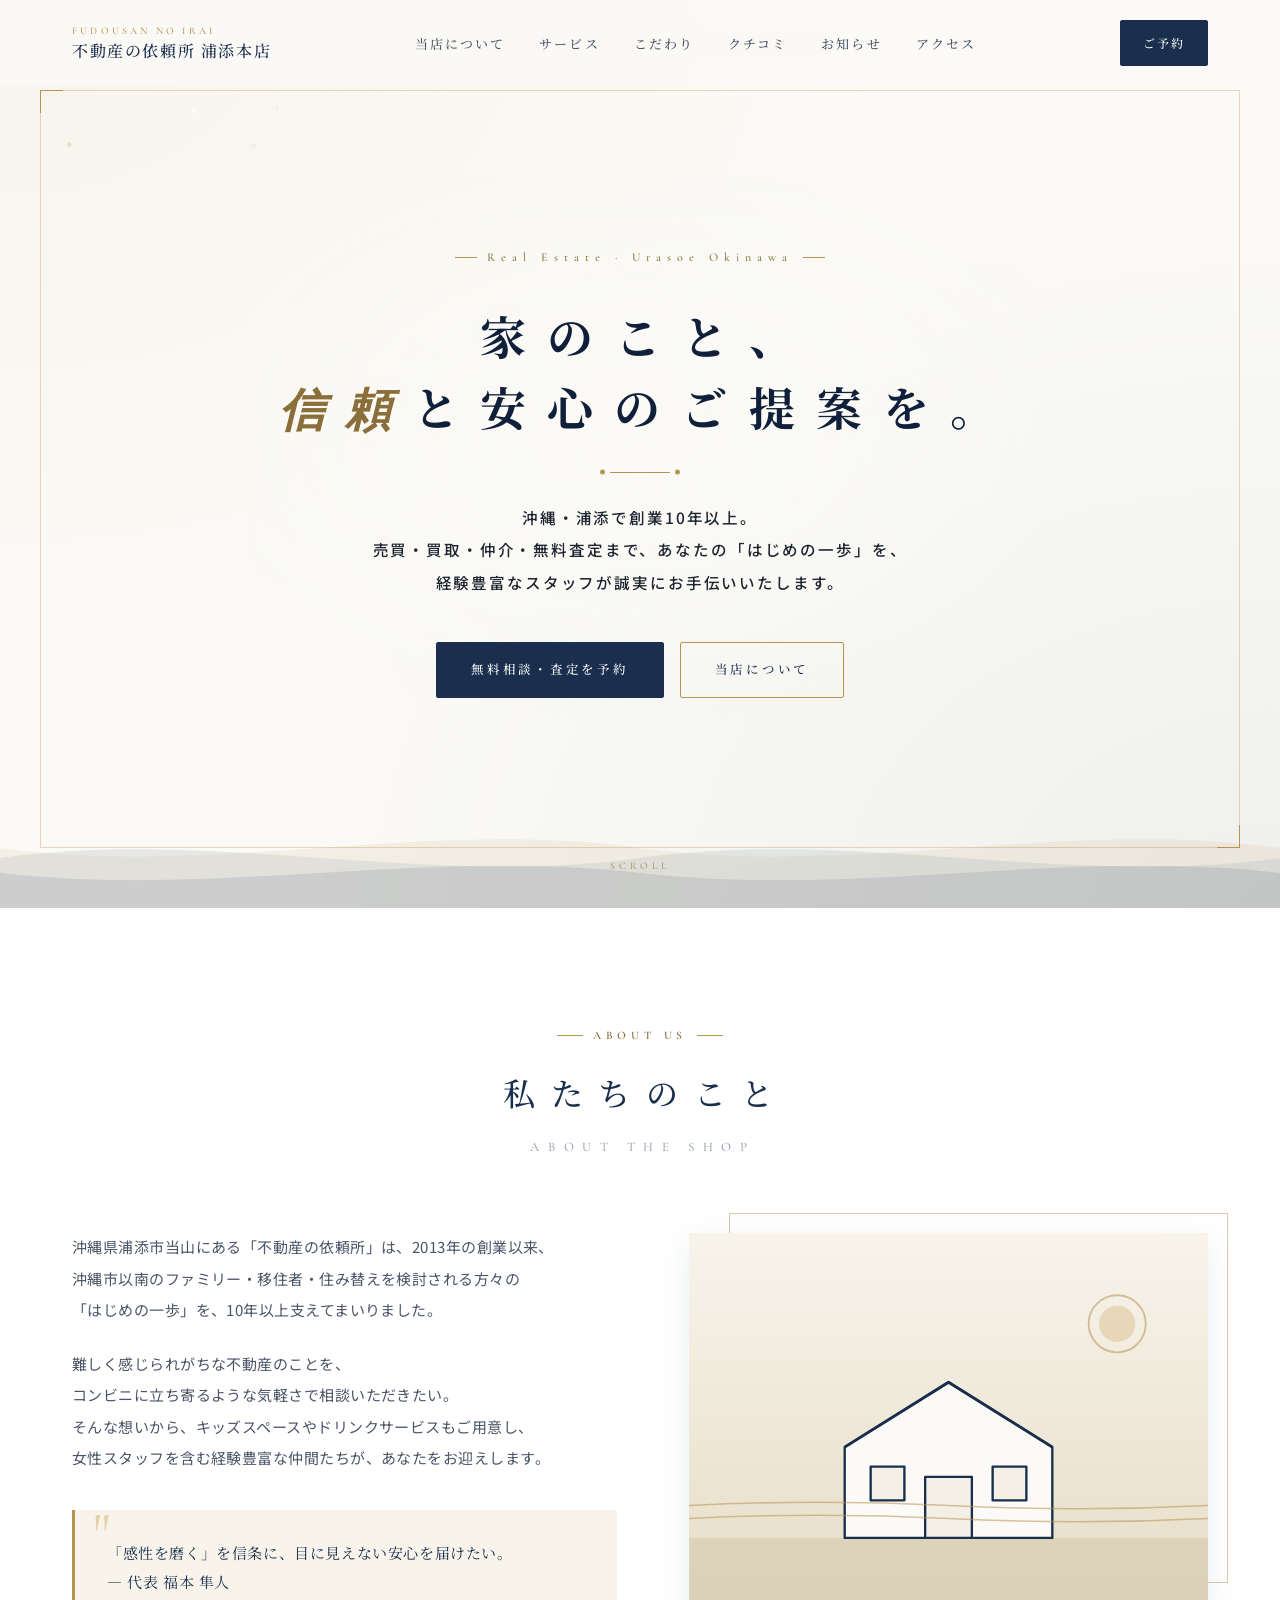
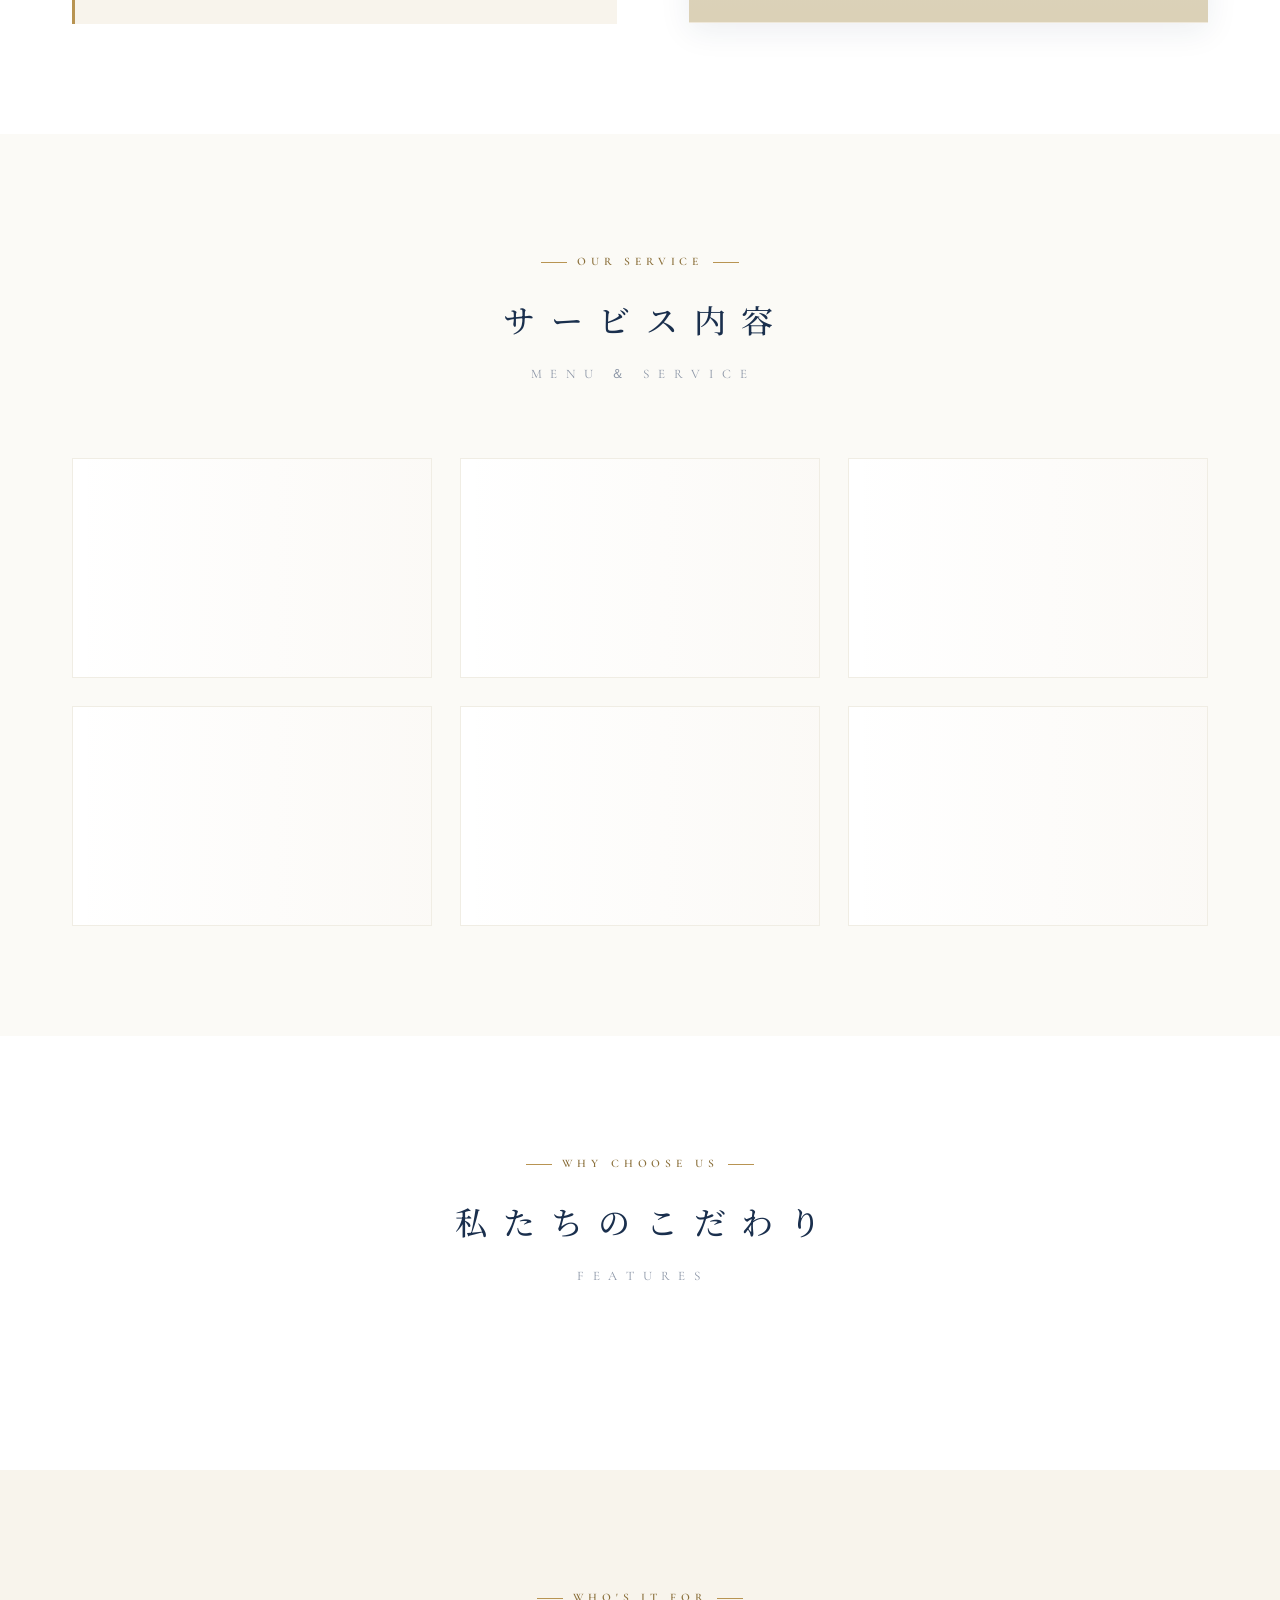
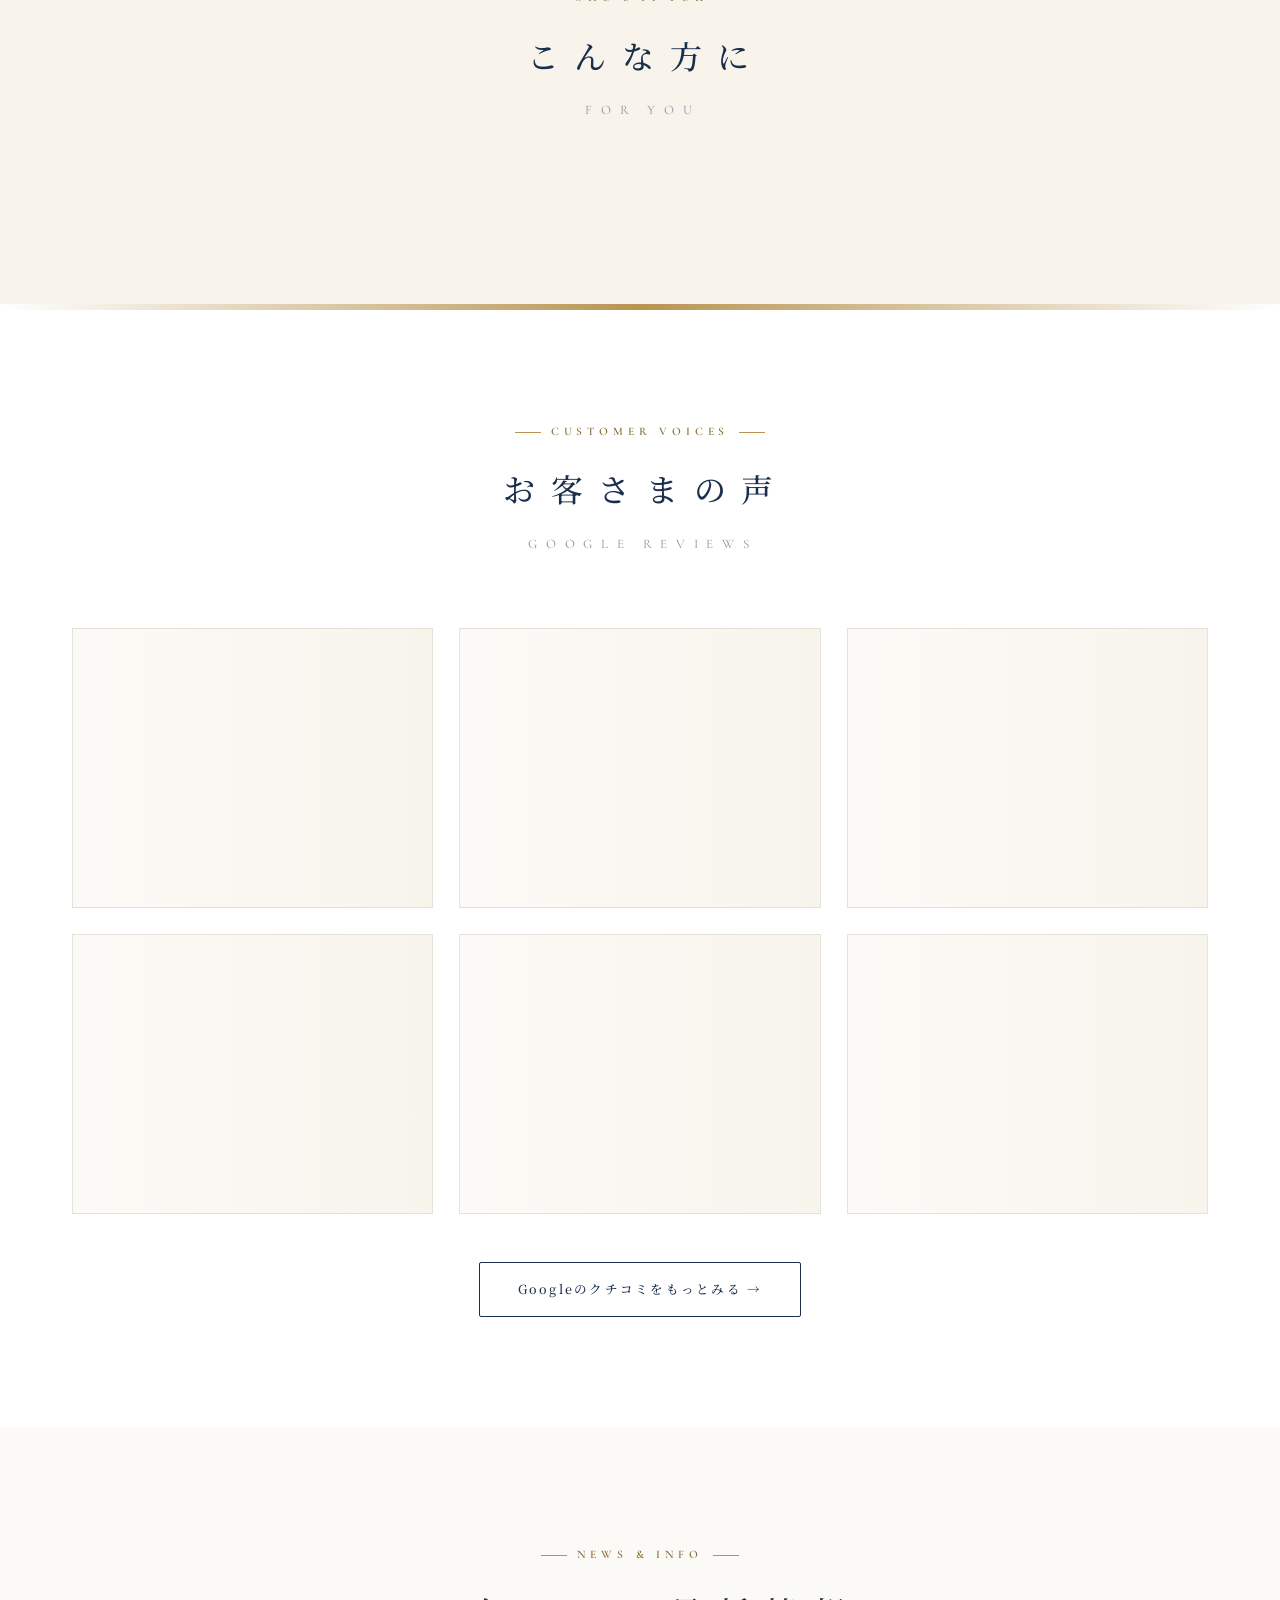
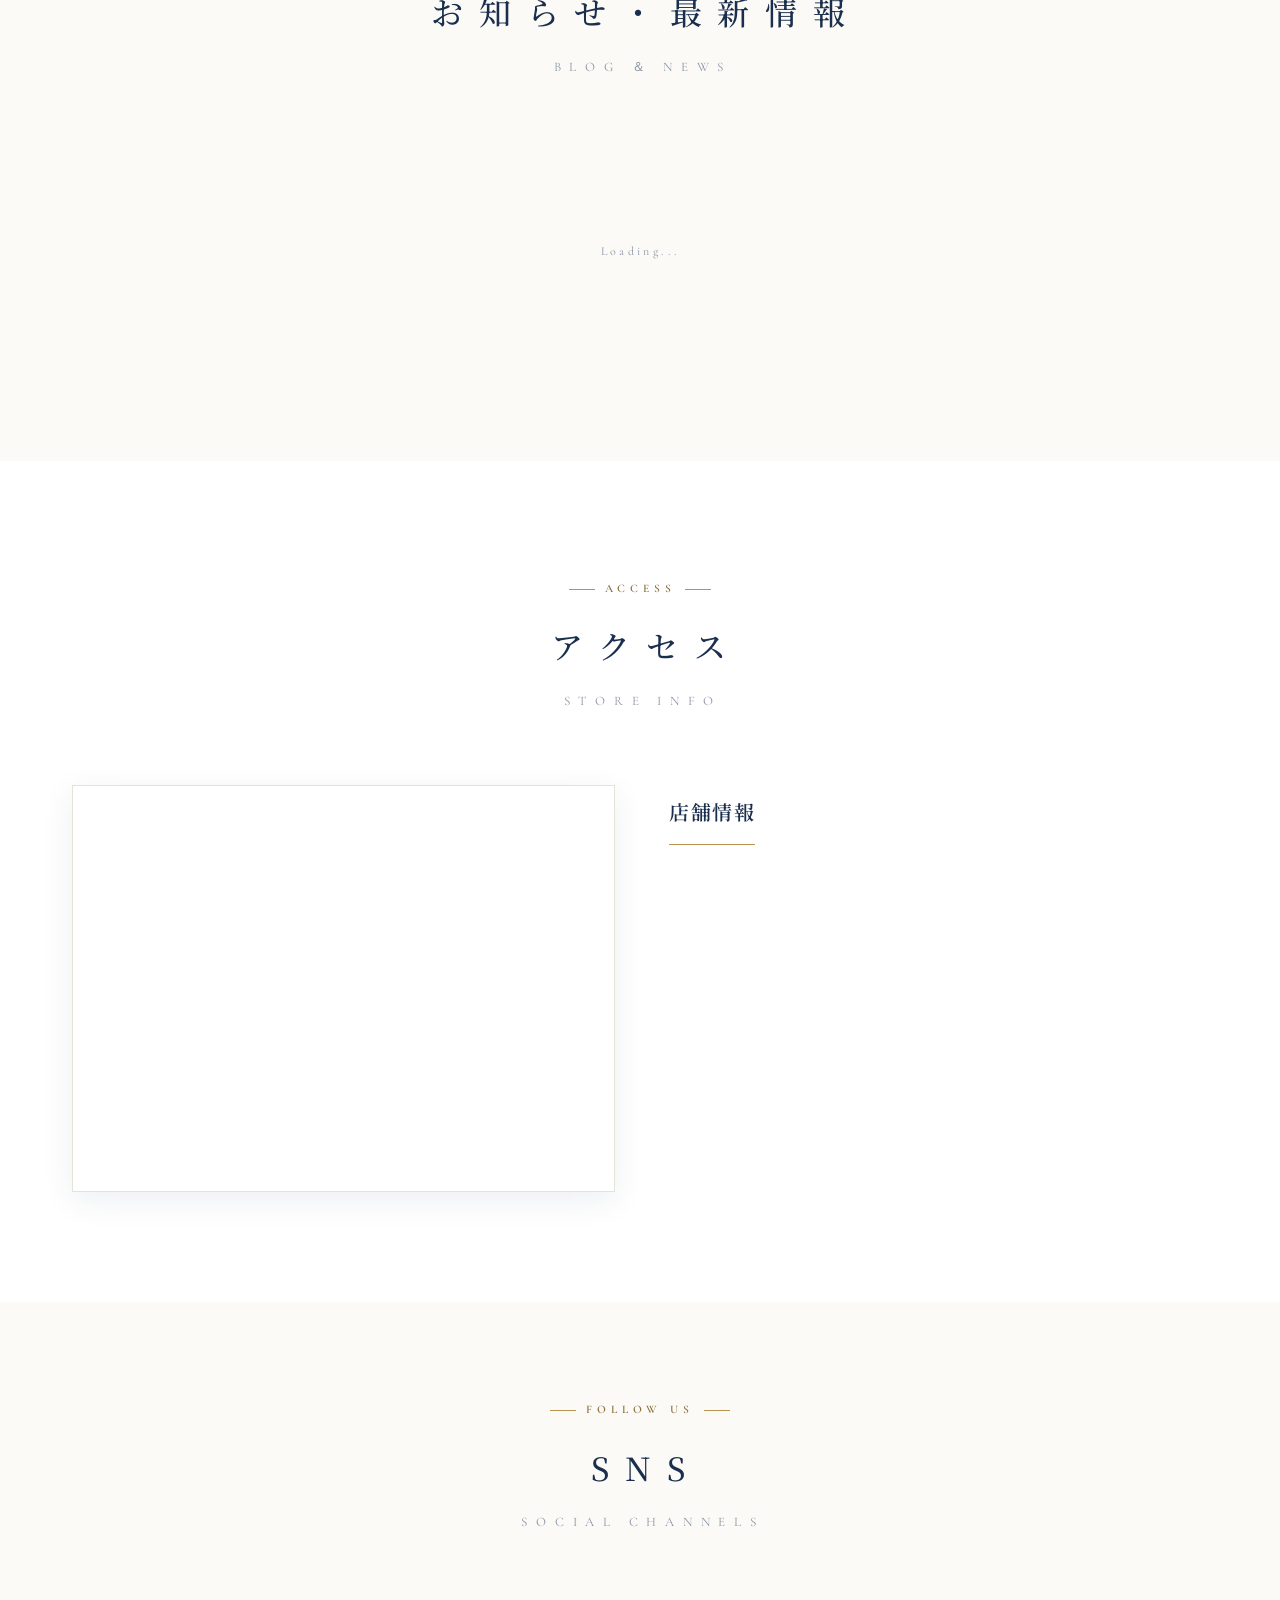
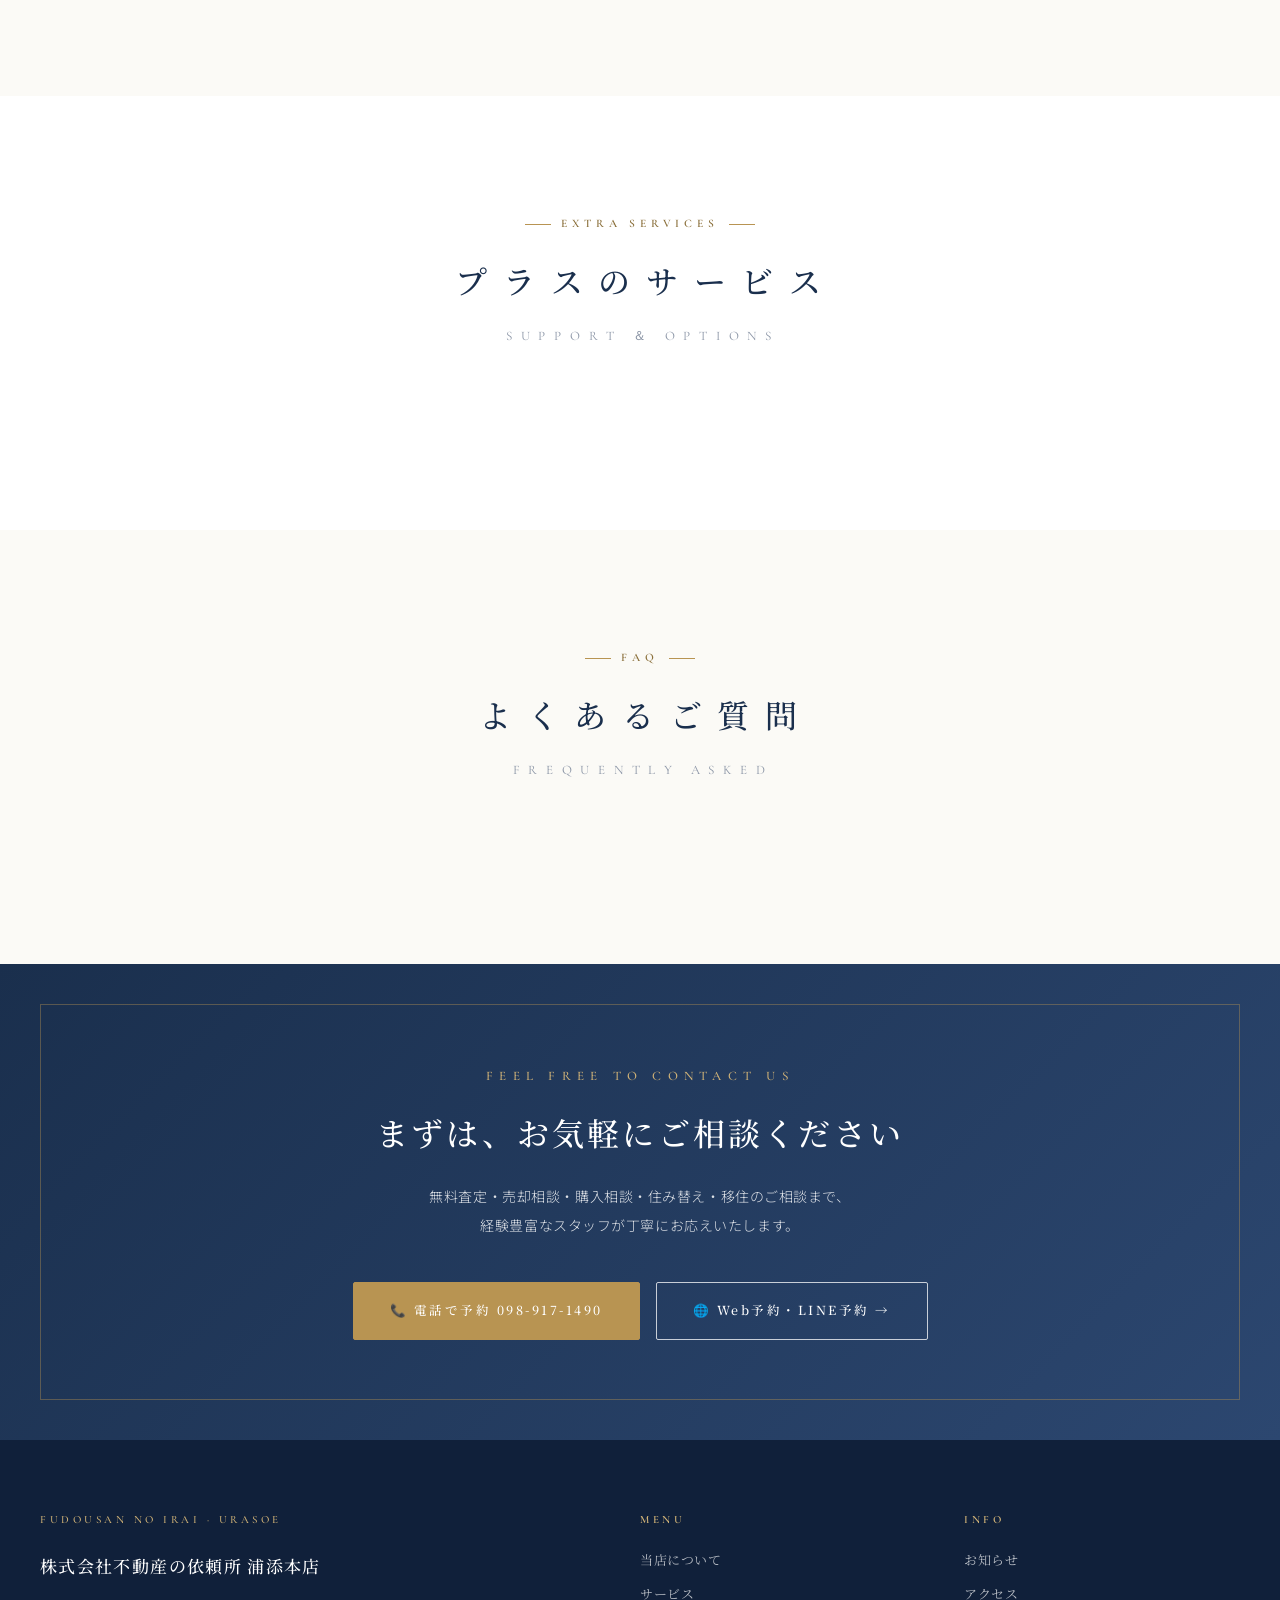
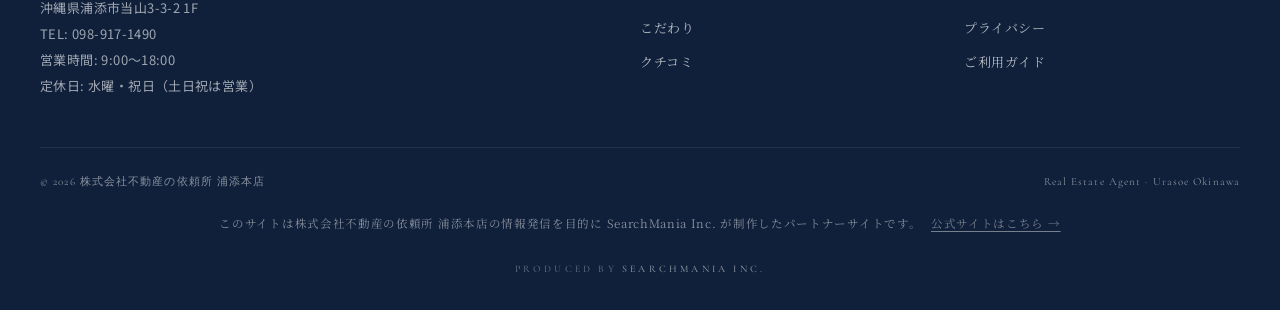
==== index.html @ 6e9f1cc3 "Hero readability: soft cream card behind text + stronger halo shadows (mobile-tuned)" ====
<!DOCTYPE html>
<html lang="ja">
<head>
<meta charset="UTF-8">
<meta name="viewport" content="width=device-width,initial-scale=1,viewport-fit=cover">
<meta http-equiv="content-language" content="ja">
<meta name="theme-color" content="#1e3a5f">

<title>株式会社不動産の依頼所 浦添本店 | 沖縄・浦添の不動産売買・買取・仲介</title>
<meta name="description" content="沖縄県浦添市の不動産の依頼所 浦添本店。売買・買取・仲介・無料査定・自社買取まで、10年以上の実績でファミリーから移住者まで安心してご相談いただけます。キッズスペース完備。">
<meta name="keywords" content="不動産,浦添,沖縄,不動産売却,不動産購入,買取,査定,ファミリー,移住,仲介">

<link rel="canonical" href="https://fudousan-irai-urasoe.search-mania.net/">
<link rel="icon" type="image/svg+xml" href="./favicon.svg">

<link rel="preconnect" href="https://script.google.com" crossorigin>
<link rel="preconnect" href="https://fonts.googleapis.com">
<link rel="preconnect" href="https://fonts.gstatic.com" crossorigin>
<link rel="dns-prefetch" href="//drive.google.com">
<link rel="dns-prefetch" href="//lh3.googleusercontent.com">

<meta property="og:type" content="website">
<meta property="og:site_name" content="株式会社不動産の依頼所 浦添本店">
<meta property="og:title" content="株式会社不動産の依頼所 浦添本店 | 沖縄・浦添の不動産売買・買取・仲介">
<meta property="og:description" content="沖縄県浦添市の不動産の依頼所 浦添本店。売買・買取・仲介・無料査定まで10年以上の実績。">
<meta property="og:url" content="https://fudousan-irai-urasoe.search-mania.net/">
<meta property="og:image" content="https://fudousan-irai-urasoe.search-mania.net/ogp.svg">
<meta property="og:image:width" content="1200">
<meta property="og:image:height" content="630">
<meta property="og:locale" content="ja_JP">

<meta name="twitter:card" content="summary_large_image">
<meta name="twitter:title" content="株式会社不動産の依頼所 浦添本店">
<meta name="twitter:description" content="沖縄・浦添の不動産売買・買取・仲介。10年以上の実績で安心。">
<meta name="twitter:image" content="https://fudousan-irai-urasoe.search-mania.net/ogp.svg">

<link rel="stylesheet" href="shared.css?v=8">
<meta name="google-site-verification" content="LZg90oxtbqi0v6An7Fc0uO3ufbqcmW4_Qp9mCI2u6wk" />

<script type="application/ld+json">
{
  "@context": "https://schema.org",
  "@type": "RealEstateAgent",
  "name": "株式会社不動産の依頼所 浦添本店",
  "image": "https://fudousan-irai-urasoe.search-mania.net/ogp.svg",
  "url": "https://fudousan-irai-urasoe.search-mania.net/",
  "telephone": "098-917-1490",
  "inLanguage": "ja",
  "priceRange": "$$",
  "address": {
    "@type": "PostalAddress",
    "streetAddress": "当山3-3-2 1F",
    "addressLocality": "浦添市",
    "addressRegion": "沖縄県",
    "addressCountry": "JP"
  },
  "openingHoursSpecification": [
    {
      "@type": "OpeningHoursSpecification",
      "dayOfWeek": ["Monday","Tuesday","Thursday","Friday","Saturday","Sunday"],
      "opens": "09:00",
      "closes": "18:00"
    }
  ],
  "sameAs": [
    "https://www.fudousannoirai.com/",
    "https://www.instagram.com/fudousannoiraisho/",
    "https://www.youtube.com/channel/UCdkby1N348kVEZBVQAQ3aUA",
    "https://ja-jp.facebook.com/fudousannoirisyo/"
  ]
}
</script>
</head>
<body>

<!-- =============================
     Page Loader
     ============================= -->
<div id="page-loader" aria-hidden="true">
  <svg class="loader-stamp" viewBox="0 0 88 88" xmlns="http://www.w3.org/2000/svg">
    <circle cx="44" cy="44" r="42" fill="#1a2f4d"/>
    <circle cx="44" cy="44" r="34" fill="none" stroke="#b89452" stroke-width="1" stroke-dasharray="2.8 2" opacity="0.75"/>
    <text x="44" y="61" text-anchor="middle" font-family="'Cormorant Garamond','Libre Baskerville',serif" font-size="42" font-weight="700" fill="#b89452">F</text>
  </svg>
  <p class="loader-name">不動産の依頼所 浦添本店</p>
  <div class="loader-dots" aria-label="読み込み中"><span></span><span></span><span></span></div>
</div>

<!-- =============================
     Navigation
     ============================= -->
<nav class="nav" id="nav">
  <div class="nav-inner">
    <a href="#" class="nav-logo">
      <span class="en">FUDOUSAN NO IRAI</span>
      不動産の依頼所 浦添本店
    </a>
    <ul class="nav-menu">
      <li><a href="#about">当店について</a></li>
      <li><a href="#menu">サービス</a></li>
      <li><a href="#features">こだわり</a></li>
      <li><a href="#reviews">クチコミ</a></li>
      <li><a href="#blog">お知らせ</a></li>
      <li><a href="#access">アクセス</a></li>
    </ul>
    <a href="#cta" class="nav-cta" id="navCta">ご予約</a>
  </div>
</nav>

<!-- =============================
     Hero
     ============================= -->
<section class="hero" id="hero">
  <div id="heroPhotoBg" class="hero-photo-bg" aria-hidden="true"></div>
  <canvas id="heroParticles" class="hero-particles" aria-hidden="true"></canvas>
  <svg class="hero-waves" viewBox="0 0 1440 120" preserveAspectRatio="none" aria-hidden="true">
    <path class="wave wave-back" d="M0,60 C240,90 480,30 720,60 C960,90 1200,30 1440,60 L1440,120 L0,120 Z" />
    <path class="wave wave-mid"  d="M0,70 C240,40 480,100 720,70 C960,40 1200,100 1440,70 L1440,120 L0,120 Z" />
    <path class="wave wave-front" d="M0,85 C240,110 480,60 720,85 C960,110 1200,60 1440,85 L1440,120 L0,120 Z" />
  </svg>
  <div class="hero-frame" aria-hidden="true"></div>
  <div class="hero-inner container">
    <span class="hero-eyebrow">Real Estate · Urasoe Okinawa</span>
    <h1 class="hero-title">
      家 の こ と 、<br>
      <span class="accent">信 頼</span> と 安 心 の ご 提 案 を 。
    </h1>
    <div class="hero-divider"></div>
    <p class="hero-sub" id="heroSub">
      沖縄・浦添で創業10年以上。<br>
      売買・買取・仲介・無料査定まで、あなたの「はじめの一歩」を、<br>
      経験豊富なスタッフが誠実にお手伝いいたします。
    </p>
    <div class="hero-btns">
      <a href="#cta" class="hero-btn primary" id="heroBtnPrimary">無料相談・査定を予約</a>
      <a href="#about" class="hero-btn ghost">当店について</a>
    </div>
  </div>
  <div class="hero-scroll">SCROLL</div>
</section>

<!-- =============================
     About
     ============================= -->
<section id="about">
  <div class="container">
    <div class="sec-head">
      <span class="eyebrow">About Us</span>
      <h2 class="section-title">私 た ち の こ と</h2>
      <p class="section-subtitle">A B O U T　T H E　S H O P</p>
    </div>
    <div class="about-grid">
      <div class="about-text">
        <div class="paragraphs">
          <p>沖縄県浦添市当山にある「不動産の依頼所」は、2013年の創業以来、<br>沖縄市以南のファミリー・移住者・住み替えを検討される方々の<br>「はじめの一歩」を、10年以上支えてまいりました。</p>
          <p>難しく感じられがちな不動産のことを、<br>コンビニに立ち寄るような気軽さで相談いただきたい。<br>そんな想いから、キッズスペースやドリンクサービスもご用意し、<br>女性スタッフを含む経験豊富な仲間たちが、あなたをお迎えします。</p>
        </div>
        <div class="about-quote">
          「感性を磨く」を信条に、目に見えない安心を届けたい。<br>
          — 代表 福本 隼人
        </div>
      </div>
      <div class="about-photos">
        <div class="about-photo about-photo--placeholder" aria-hidden="true">
          <svg viewBox="0 0 400 300" preserveAspectRatio="xMidYMid slice" xmlns="http://www.w3.org/2000/svg">
            <defs>
              <linearGradient id="phBg" x1="0" y1="0" x2="0" y2="1">
                <stop offset="0" stop-color="#f8f4ec"/>
                <stop offset="1" stop-color="#e5dcc4"/>
              </linearGradient>
            </defs>
            <rect width="400" height="300" fill="url(#phBg)"/>
            <path d="M0 235 L400 235 L400 300 L0 300 Z" fill="#d4c8ae" opacity="0.55"/>
            <g stroke="#1a2f4d" stroke-width="1.8" fill="none" stroke-linejoin="round">
              <path d="M120 235 L120 165 L200 115 L280 165 L280 235 Z" fill="#fbfaf6"/>
              <path d="M120 165 L200 115 L280 165" stroke-width="2.2"/>
              <rect x="182" y="188" width="36" height="47" fill="#f5f0e5"/>
              <rect x="140" y="180" width="26" height="26" fill="#f5f0e5"/>
              <rect x="234" y="180" width="26" height="26" fill="#f5f0e5"/>
            </g>
            <g stroke="#b89452" stroke-width="1.2" fill="none" opacity="0.55">
              <path d="M0 210 Q100 205, 200 210 T400 210"/>
              <path d="M0 220 Q100 215, 200 220 T400 220"/>
            </g>
            <circle cx="330" cy="70" r="22" fill="none" stroke="#b89452" stroke-width="1.4" opacity="0.55"/>
            <circle cx="330" cy="70" r="14" fill="#d4b578" opacity="0.4"/>
          </svg>
        </div>
      </div>
    </div>
  </div>
</section>

<!-- =============================
     Menu / Service
     ============================= -->
<section id="menu">
  <div class="container">
    <div class="sec-head">
      <span class="eyebrow">Our Service</span>
      <h2 class="section-title">サ ー ビ ス 内 容</h2>
      <p class="section-subtitle">M E N U　＆　S E R V I C E</p>
    </div>
    <div class="menu-grid" id="menuGrid">
      <div class="menu-skel"></div>
      <div class="menu-skel"></div>
      <div class="menu-skel"></div>
      <div class="menu-skel"></div>
      <div class="menu-skel"></div>
      <div class="menu-skel"></div>
    </div>
  </div>
</section>

<!-- =============================
     Features
     ============================= -->
<section id="features">
  <div class="container">
    <div class="sec-head">
      <span class="eyebrow">Why Choose Us</span>
      <h2 class="section-title">私 た ち の こ だ わ り</h2>
      <p class="section-subtitle">F E A T U R E S</p>
    </div>
    <div class="features-list" id="featuresList">
      <!-- CMS が動的に書き換える -->
    </div>
  </div>
</section>

<!-- =============================
     For You
     ============================= -->
<section id="foryou">
  <div class="container">
    <div class="sec-head">
      <span class="eyebrow">Who's It For</span>
      <h2 class="section-title">こ ん な 方 に</h2>
      <p class="section-subtitle">F O R　Y O U</p>
    </div>
    <div class="scenes" id="scenesGrid">
      <!-- CMS が動的に書き換える -->
    </div>
  </div>
</section>

<!-- =============================
     Reviews
     ============================= -->
<section id="reviews">
  <div class="container">
    <div class="sec-head">
      <span class="eyebrow">Customer Voices</span>
      <h2 class="section-title">お 客 さ ま の 声</h2>
      <p class="section-subtitle">G O O G L E　R E V I E W S</p>
    </div>
    <div class="reviews-grid" id="reviewsGrid">
      <div class="review-skel"></div>
      <div class="review-skel"></div>
      <div class="review-skel"></div>
      <div class="review-skel"></div>
      <div class="review-skel"></div>
      <div class="review-skel"></div>
    </div>
    <div class="reviews-more-wrap">
      <a id="reviewsMoreBtn" class="btn-reviews-more" href="#" target="_blank" rel="noopener">
        Googleのクチコミをもっとみる →
      </a>
    </div>
  </div>
</section>

<!-- =============================
     Blog
     ============================= -->
<section id="blog">
  <div class="container">
    <div class="sec-head">
      <span class="eyebrow dual">News &amp; Info</span>
      <h2 class="section-title">お 知 ら せ ・ 最 新 情 報</h2>
      <p class="section-subtitle">B L O G　＆　N E W S</p>
    </div>
    <div class="wall cms-loading">
      <!-- CMS が動的に書き換える -->
    </div>
  </div>
</section>

<!-- =============================
     Access
     ============================= -->
<section id="access">
  <div class="container">
    <div class="sec-head">
      <span class="eyebrow">Access</span>
      <h2 class="section-title">ア ク セ ス</h2>
      <p class="section-subtitle">S T O R E　I N F O</p>
    </div>
    <div class="access-grid">
      <div class="map-wrap" id="mapEmbed">
        <iframe
          src="https://www.google.com/maps/embed?pb=!1m18!1m12!1m3!1d3578.498470799037!2d127.73725280000001!3d26.2454808!2m3!1f0!2f0!3f0!3m2!1i1024!2i768!4f13.1!3m3!1m2!1s0x34e56d5dd9b7eee9%3A0xfcc2160aa51d7777!2z5qCq5byP5Lya56S-5LiN5YuV55Sj44Gu5L6d6aC85omAIOa1pua3u-acrOW6lw!5e0!3m2!1sja!2sjp!4v1785037077286!5m2!1sja!2sjp"
          width="100%" height="100%" style="border:0;" allowfullscreen="" loading="lazy"
          referrerpolicy="strict-origin-when-cross-origin"
          title="株式会社不動産の依頼所 浦添本店 アクセスマップ"></iframe>
      </div>
      <div class="access-info">
        <h3>店舗情報</h3>
        <dl></dl>
        <table></table>
      </div>
    </div>
  </div>
</section>

<!-- =============================
     SNS
     ============================= -->
<section id="sns">
  <div class="container">
    <div class="sec-head">
      <span class="eyebrow">Follow Us</span>
      <h2 class="section-title">S N S</h2>
      <p class="section-subtitle">S O C I A L　C H A N N E L S</p>
    </div>
    <div class="row" id="snsRow">
      <!-- CMS が動的に書き換える -->
    </div>
  </div>
</section>

<!-- =============================
     Delivery / Service Extras
     ============================= -->
<section id="delivery">
  <div class="container">
    <div class="sec-head">
      <span class="eyebrow">Extra Services</span>
      <h2 class="section-title">プ ラ ス の サ ー ビ ス</h2>
      <p class="section-subtitle">S U P P O R T　＆　O P T I O N S</p>
    </div>
    <div class="cards" id="deliveryCards">
      <!-- CMS が動的に書き換える -->
    </div>
  </div>
</section>

<!-- =============================
     FAQ
     ============================= -->
<section id="faq">
  <div class="container">
    <div class="sec-head">
      <span class="eyebrow">FAQ</span>
      <h2 class="section-title">よ く あ る ご 質 問</h2>
      <p class="section-subtitle">F R E Q U E N T L Y　A S K E D</p>
    </div>
    <div class="qa" id="faqList">
      <!-- CMS が動的に書き換える -->
    </div>
  </div>
</section>

<!-- =============================
     CTA
     ============================= -->
<section id="cta">
  <div class="container">
    <p class="cta-headline1" id="ctaH1">FEEL FREE TO CONTACT US</p>
    <h2 class="cta-headline2" id="ctaH2">まずは、お気軽にご相談ください</h2>
    <p class="cta-sub" id="ctaSub">
      無料査定・売却相談・購入相談・住み替え・移住のご相談まで、<br>
      経験豊富なスタッフが丁寧にお応えいたします。
    </p>
    <div class="cta-btns">
      <a class="cta-btn solid" href="tel:098-917-1490" id="ctaBtn1">📞 電話で予約 098-917-1490</a>
      <a class="cta-btn outline" href="https://www.fudousannoirai.com/" target="_blank" rel="noopener" id="ctaBtn2">🌐 Web予約・LINE予約 →</a>
    </div>
  </div>
</section>

<!-- =============================
     Footer
     ============================= -->
<footer>
  <div class="footer-inner">
    <div class="footer-brand">
      <div class="footer-en">FUDOUSAN NO IRAI · URASOE</div>
      <h4 id="fBrand">株式会社不動産の依頼所 浦添本店</h4>
      <p id="fDesc">
        沖縄県浦添市当山3-3-2 1F<br>
        TEL: 098-917-1490<br>
        営業時間: 9:00〜18:00<br>
        定休日: 水曜・祝日（土日祝は営業）
      </p>
    </div>
    <div class="footer-col">
      <h5>MENU</h5>
      <ul>
        <li><a href="#about">当店について</a></li>
        <li><a href="#menu">サービス</a></li>
        <li><a href="#features">こだわり</a></li>
        <li><a href="#reviews">クチコミ</a></li>
      </ul>
    </div>
    <div class="footer-col">
      <h5>INFO</h5>
      <ul>
        <li><a href="#blog">お知らせ</a></li>
        <li><a href="#access">アクセス</a></li>
        <li><a href="/privacy-policy.html">プライバシー</a></li>
        <li><a href="/terms.html">ご利用ガイド</a></li>
      </ul>
    </div>
  </div>

  <div class="footer-bottom">
    <span id="fCopy">© 2026 株式会社不動産の依頼所 浦添本店</span>
    <span>Real Estate Agent · Urasoe Okinawa</span>
  </div>

  <p class="partner-notice-inline">
    このサイトは株式会社不動産の依頼所 浦添本店の情報発信を目的に SearchMania Inc. が制作したパートナーサイトです。
    <a id="partnerLink" href="https://www.fudousannoirai.com/" target="_blank" rel="noopener noreferrer">公式サイトはこちら →</a>
  </p>

  <div class="produced-by">
    Produced by <a href="https://search-mania.net/" target="_blank" rel="noopener noreferrer">SearchMania Inc.</a>
  </div>
</footer>

<script>
/* ============================================================
   Config
   ============================================================ */
const GAS_URL = 'https://script.google.com/macros/s/AKfycbxiMWI1-y7MkJqd6v1A0G97YQlgO2cL77CcVZNKQVTijQnTuBQjsDE9q6caCmrZmKWmjA/exec';
const CACHE_KEY = 'fudousan_irai_cms_v1';
const CACHE_TTL = 30 * 60 * 1000;

if (history.scrollRestoration) history.scrollRestoration = 'manual';
window.scrollTo(0, 0);

const _loaderStart = Date.now();
function _hideLoader() {
  const el = document.getElementById('page-loader');
  if (!el || el.dataset.done) return;
  el.dataset.done = '1';
  const wait = Math.max(0, 500 - (Date.now() - _loaderStart));
  setTimeout(() => {
    el.classList.add('fade-out');
    setTimeout(() => el.remove(), 450);
  }, wait);
}
/* CMS fetch does NOT block loader — skeleton loaders in Menu/Reviews cover progressive CMS render */
if (document.readyState === 'complete' || document.readyState === 'interactive') {
  setTimeout(_hideLoader, 700);
} else {
  document.addEventListener('DOMContentLoaded', () => setTimeout(_hideLoader, 500));
}
setTimeout(_hideLoader, 2500);

/* ============================================================
   Nav scroll behavior + Hero parallax
   ============================================================ */
(function() {
  const nav = document.getElementById('nav');
  const heroFrame = document.querySelector('.hero-frame');
  const heroTitle = document.querySelector('.hero-title');
  const heroSub   = document.querySelector('.hero-sub');
  const reduce = window.matchMedia('(prefers-reduced-motion: reduce)').matches;
  let ticking = false;
  function onScroll() {
    if (!ticking) {
      window.requestAnimationFrame(() => {
        const y = window.scrollY;
        if (y > 40) nav.classList.add('scrolled'); else nav.classList.remove('scrolled');
        if (!reduce && y < 800) {
          if (heroFrame) heroFrame.style.transform = 'translate3d(0,' + (y * 0.18) + 'px,0)';
          if (heroTitle) heroTitle.style.transform = 'translate3d(0,' + (y * 0.08) + 'px,0)';
          if (heroSub)   heroSub.style.transform   = 'translate3d(0,' + (y * 0.05) + 'px,0)';
        }
        ticking = false;
      });
      ticking = true;
    }
  }
  window.addEventListener('scroll', onScroll, { passive: true });
  onScroll();
})();

/* ============================================================
   Ocean Particles — Okinawa sea sparkle
   Very subtle: gold + pale blue drifting upward with sine sway
   ============================================================ */
(function() {
  const canvas = document.getElementById('heroParticles');
  if (!canvas) return;
  const reduce = window.matchMedia('(prefers-reduced-motion: reduce)').matches;
  if (reduce) return;
  const ctx = canvas.getContext('2d');
  if (!ctx) return;

  const COLORS = [
    'rgba(184,148,82,',   // gold
    'rgba(184,148,82,',
    'rgba(212,181,120,',  // gold-light
    'rgba(168,196,217,',  // sea pale blue
    'rgba(168,196,217,',
    'rgba(255,255,255,'   // white sparkle
  ];

  let W = 0, H = 0, dpr = 1, particles = [];

  function resize() {
    dpr = Math.min(window.devicePixelRatio || 1, 2);
    W = canvas.clientWidth = canvas.offsetWidth;
    H = canvas.clientHeight = canvas.offsetHeight;
    canvas.width  = W * dpr;
    canvas.height = H * dpr;
    ctx.setTransform(dpr, 0, 0, dpr, 0, 0);
    initParticles();
  }

  function initParticles() {
    const isSmall = W < 720;
    const count = isSmall ? 22 : 55;
    particles = [];
    for (let i = 0; i < count; i++) {
      particles.push(makeP(true));
    }
  }
  function makeP(rand) {
    return {
      x: Math.random() * W,
      y: rand ? Math.random() * H : H + Math.random() * 40,
      r: 0.9 + Math.random() * 2.4,
      vy: 0.10 + Math.random() * 0.35,           // upward drift
      sw: 0.4 + Math.random() * 1.0,              // sine amp
      sf: 0.005 + Math.random() * 0.012,          // sine freq
      ph: Math.random() * Math.PI * 2,
      op: 0.15 + Math.random() * 0.55,
      op0: 0,
      twk: 0.6 + Math.random() * 1.6,
      c:  COLORS[(Math.random() * COLORS.length) | 0]
    };
  }

  let t = 0;
  function frame() {
    t += 0.012;
    ctx.clearRect(0, 0, W, H);
    for (let i = 0; i < particles.length; i++) {
      const p = particles[i];
      p.y -= p.vy;
      const sway = Math.sin(t * p.twk + p.ph) * p.sw;
      const twinkle = 0.6 + 0.4 * Math.sin(t * 2 * p.twk + p.ph);
      const opacity = (p.op * twinkle).toFixed(3);
      ctx.beginPath();
      ctx.fillStyle = p.c + opacity + ')';
      ctx.arc(p.x + sway, p.y, p.r, 0, Math.PI * 2);
      ctx.fill();
      if (p.y < -10) {
        particles[i] = makeP(false);
      }
    }
    rafId = requestAnimationFrame(frame);
  }

  let rafId = 0;
  resize();
  frame();

  let rt;
  window.addEventListener('resize', () => {
    clearTimeout(rt);
    rt = setTimeout(resize, 180);
  }, { passive: true });

  // Pause when hero out of view (save battery)
  const heroEl = document.getElementById('hero');
  if (heroEl && 'IntersectionObserver' in window) {
    const io = new IntersectionObserver(entries => {
      entries.forEach(e => {
        if (e.isIntersecting) {
          if (!rafId) frame();
        } else {
          if (rafId) { cancelAnimationFrame(rafId); rafId = 0; }
        }
      });
    }, { threshold: 0 });
    io.observe(heroEl);
  }
})();

/* ============================================================
   Reveal on scroll
   ============================================================ */
function observe(root, selector) {
  const els = (root || document).querySelectorAll(selector || '.reveal');
  const io = new IntersectionObserver((entries) => {
    entries.forEach(e => { if (e.isIntersecting) { e.target.classList.add('in'); io.unobserve(e.target); } });
  }, { threshold: 0.12 });
  els.forEach(el => io.observe(el));
}

/* ============================================================
   Utilities
   ============================================================ */
function esc(s) {
  return String(s || '')
    .replace(/&/g, '&amp;').replace(/</g, '&lt;')
    .replace(/>/g, '&gt;').replace(/"/g, '&quot;');
}
function fmtDate(s) {
  if (!s) return '';
  const m = String(s).match(/^(\d{4})-(\d{2})-(\d{2})/);
  return m ? `${m[1]}.${m[2]}.${m[3]}` : String(s);
}
function driveImg(url) {
  if (!url) return '';
  const s = String(url).trim();
  const m1 = s.match(/\/d\/([a-zA-Z0-9_-]+)/);
  if (m1) return `https://drive.google.com/thumbnail?id=${m1[1]}&sz=w1200`;
  const m2 = s.match(/lh3\.googleusercontent\.com\/d\/([a-zA-Z0-9_-]+)/);
  if (m2) return `https://lh3.googleusercontent.com/d/${m2[1]}=w1200`;
  if (s.indexOf('drive.google.com/thumbnail') !== -1) {
    return s.replace(/([?&])sz=[^&]*/, '$1sz=w1200');
  }
  return s;
}
function stars(n) {
  n = Number(n) || 5;
  return '★'.repeat(Math.max(0, Math.min(5, Math.round(n))));
}
function fadeInEl(el) {
  if (!el) return;
  el.style.opacity = '0';
  el.style.transition = 'opacity .55s ease';
  requestAnimationFrame(() => requestAnimationFrame(() => { el.style.opacity = '1'; }));
}

/* ============================================================
   Apply Functions
   ============================================================ */
function applySettings(s) {
  if (!s) return;
  window._settings = s;
  if (!s.officialUrl) s.officialUrl = s['公式サイトURL'] || s['公式サイト'] || '';
  if (s.siteName) {
    document.title = s.siteName + ' | 沖縄・浦添の不動産売買・買取・仲介';
    const fBrand = document.getElementById('fBrand');
    if (fBrand) fBrand.textContent = s.siteName;
  }
  if (s.address || s.tel || s.hoursDisplay || s.closed) {
    const fDesc = document.getElementById('fDesc');
    if (fDesc) {
      fDesc.innerHTML =
        (s.address ? esc(s.address) + '<br>' : '') +
        (s.tel ? 'TEL: ' + esc(s.tel) + '<br>' : '') +
        (s.hoursDisplay ? '営業時間: ' + esc(s.hoursDisplay) + '<br>' : '') +
        (s.closed ? '定休日: ' + esc(s.closed) : '');
    }
  }
  if (s.copyright) {
    const fCopy = document.getElementById('fCopy');
    if (fCopy) fCopy.textContent = s.copyright;
  }
  if (s.bookUrl) {
    document.querySelectorAll('#navCta, #heroBtnPrimary, #ctaBtn2').forEach(a => a.href = s.bookUrl);
  }
  /* Hero copy is design-locked. Tagline from Sheets does NOT override hero — it's meant for footer/meta only. */
  if (s.gbpUrl) {
    var gbpUrl = s.gbpUrl.trim();
    if (gbpUrl.startsWith('<')) {
      var m = gbpUrl.match(/src="([^"]+)"/);
      gbpUrl = m ? m[1] : '#';
    }
    s.gbpUrl = gbpUrl;
    var moreBtn = document.getElementById('reviewsMoreBtn');
    if (moreBtn && gbpUrl !== '#') moreBtn.href = gbpUrl;
  }
  if (s.officialUrl) {
    const partnerLink = document.getElementById('partnerLink');
    if (partnerLink) partnerLink.href = s.officialUrl;
  }
}

function applyHero(h) {
  if (!h) return;
  /* Hero title/sub are design-locked; Sheets subLines do NOT swap the visible copy.
     Only the photo slideshow is CMS-driven. */
  const photos = Array.isArray(h.photos) ? h.photos.filter(p => p.image) : [];
  if (!photos.length) return;
  const bg = document.getElementById('heroPhotoBg');
  if (!bg) return;
  const urls = photos.map(p => driveImg(p.image)).filter(Boolean);
  if (!urls.length) return;
  var idx = 0;
  function showPhoto(url) {
    var img = new Image();
    img.onload = function() {
      bg.style.backgroundImage = 'url("' + url + '")';
      bg.classList.add('visible');
    };
    img.src = url;
  }
  showPhoto(urls[0]);
  if (urls.length > 1) {
    setInterval(function() {
      idx = (idx + 1) % urls.length;
      bg.classList.remove('visible');
      setTimeout(function() { showPhoto(urls[idx]); }, 1100);
    }, 5000);
  }
}

function applyAbout(a) {
  if (!a) return;
  /* About text (paragraphs + quote) is design-locked. Only photos are CMS-driven —
     the hardcoded fallback (unsplash placeholder) is only replaced when the client uploads a real photo. */
  const photos = Array.isArray(a.photos) ? a.photos.filter(p => p.image) : [];
  if (photos.length) {
    const wrap = document.querySelector('#about .about-photos');
    if (wrap) {
      wrap.style.opacity = '0';
      wrap.style.transition = 'opacity .5s ease';
      wrap.innerHTML = photos.map(p =>
        '<div class="about-photo"><img src="' + esc(driveImg(p.image)) + '" alt="' + esc(p.caption || '') + '" loading="lazy">' +
        (p.caption ? '<span class="caption">' + esc(p.caption) + '</span>' : '') +
        '</div>'
      ).join('');
      requestAnimationFrame(() => { wrap.style.opacity = '1'; });
    }
  }
}

function applyMenu(items) {
  const grid = document.getElementById('menuGrid');
  if (!grid || !Array.isArray(items) || !items.length) return;
  grid.innerHTML = items.map(m =>
    '<div class="menu-card reveal">' +
      (m.icon ? '<div class="icon">' + esc(m.icon) + '</div>' : '<div class="icon">🏠</div>') +
      '<h3>' + esc(m.name || '') + '</h3>' +
      (m.price ? '<div class="price">' + esc(m.price) + '</div>' : '') +
      '<p>' + esc(m.desc || '') + '</p>' +
    '</div>'
  ).join('');
  fadeInEl(grid);
  observe(grid, '.reveal');
}

function applyFeatures(items) {
  const list = document.getElementById('featuresList');
  if (!list || !Array.isArray(items) || !items.length) return;
  list.innerHTML = items.map((f, i) =>
    '<div class="feature-item reveal">' +
      '<div class="feature-num">' + String(i + 1).padStart(2, '0') + '</div>' +
      '<div><h3>' + esc(f.title || f.name || '') + '</h3><p>' + esc(f.desc || f.text || '') + '</p></div>' +
    '</div>'
  ).join('');
  fadeInEl(list);
  observe(list, '.reveal');
}

function applyForYou(items) {
  const grid = document.getElementById('scenesGrid');
  if (!grid || !Array.isArray(items) || !items.length) return;
  const illust = {
    'ファミリー'     : '/illustrations/foryou-family.svg',
    '移住者'         : '/illustrations/foryou-migrate.svg',
    'ご年配・相続'   : '/illustrations/foryou-inheritance.svg',
    '投資家'         : '/illustrations/foryou-investor.svg',
  };
  grid.innerHTML = items.map(f => {
    let img = f.image ? driveImg(f.image) : '';
    let illustClass = '';
    if (!img) {
      const key = String(f.label || '').trim();
      if (illust[key]) { img = illust[key]; illustClass = ' scene-img--illust'; }
    }
    return '<div class="scene-card reveal">' +
      '<div class="scene-img' + illustClass + '"' + (img ? ' style="background-image:url(\'' + esc(img) + '\')"' : '') + '></div>' +
      '<div class="scene-body">' +
        (f.label ? '<span class="label">' + esc(f.label) + '</span>' : '') +
        '<p class="caption">' + esc(f.caption || '') + '</p>' +
      '</div>' +
    '</div>';
  }).join('');
  fadeInEl(grid);
  observe(grid, '.reveal');
}

function applyReviews(items) {
  if (!Array.isArray(items) || !items.length) return;
  const grid = document.getElementById('reviewsGrid');
  if (!grid) return;
  let html = items.map(r =>
    '<article class="review">' +
      '<div class="stars">' + stars(r.stars) + '</div>' +
      '<p class="body">' + esc(r.text || '') + '</p>' +
      '<div class="meta">' +
        '<span class="name">' + esc(r.name || '') + '</span>' +
        '<span class="date">' + esc(fmtDate(r.date)) + '</span>' +
      '</div>' +
    '</article>'
  ).join('');
  if (items.length < 6) {
    const gbpUrl = (window._settings && window._settings.gbpUrl) || '#';
    html += '<a class="review review-cta" href="' + esc(gbpUrl) + '" target="_blank" rel="noopener">' +
              '<div class="review-cta-stars">★ ★ ★ ★ ★</div>' +
              '<p class="review-cta-msg">他のクチコミも<br>Googleでご覧いただけます</p>' +
              '<span class="review-cta-link">Googleで見る →</span>' +
            '</a>';
  }
  grid.innerHTML = html;
  fadeInEl(grid);
}

function applyBlog(items) {
  const wall = document.querySelector('#blog .wall');
  if (wall) wall.classList.remove('cms-loading');
  if (!items || !items.length) return;
  const valid = items.filter(b => b.body || b.title);
  if (!valid.length) return;
  window._blogItems = valid;
  wall.innerHTML = valid.map((b, i) => {
    let rawTitle = (b.title || '').trim();
    if (!rawTitle && b.body) {
      const firstSentence = String(b.body).split(/[。\n]/)[0] || '';
      rawTitle = firstSentence.trim();
    }
    if (!rawTitle && b.date) {
      rawTitle = `${fmtDate(b.date)} の投稿`;
    }
    const shortTitle = rawTitle.length > 44 ? rawTitle.slice(0, 44) + '…' : rawTitle;

    const imgUrl = driveImg(b.image);

    const slugMatch = (b.url || '').match(/\/blog\/([^\/\?#]+)/);
    const postSlug  = slugMatch ? slugMatch[1] : (b.date || '');
    const blogHref  = postSlug ? `/blog/?post=${postSlug}&n=${i}` : null;
    const tagOpen  = blogHref
      ? `<a href="${blogHref}" class="e blog-card reveal">`
      : `<article class="e blog-card reveal" role="button" tabindex="0" data-idx="${i}">`;
    const tagClose = blogHref ? '</a>' : '</article>';
    return `${tagOpen}
      <span class="tape"></span>
      ${imgUrl
        ? '<div class="image"><img src="' + esc(imgUrl) + '" alt="" loading="lazy" style="width:100%;height:100%;object-fit:cover;display:block;"></div>'
        : ''}
      <div class="body">
        ${b.date ? '<span class="date">' + esc(fmtDate(b.date)) + '</span>' : ''}
        <p class="cap">${esc(shortTitle)}</p>
        ${b.body ? '<span class="cta-lbl">続きを読む →</span>' : ''}
      </div>
    ${tagClose}`;
  }).join('');
  fadeInEl(wall);
  if (typeof observe === 'function') observe(wall, '.e');
}

function applyAccess(a) {
  if (!a) return;
  const dl = document.querySelector('#access .access-info dl');
  if (dl) {
    const rows = [];
    if (a.address) rows.push(['住所', esc(a.address)]);
    if (a.tel)     rows.push(['電話', '<a href="tel:' + esc(a.tel).replace(/-/g,'') + '" style="color:inherit;">' + esc(a.tel) + '</a>']);
    if (a.station) rows.push(['アクセス', esc(a.station)]);
    if (a.parking) rows.push(['駐車場', esc(a.parking)]);
    dl.innerHTML = rows.map(r => '<dt>' + r[0] + '</dt><dd>' + r[1] + '</dd>').join('');
  }
  const table = document.querySelector('#access .access-info table');
  if (table) {
    const days = [['月','hoursMon'],['火','hoursTue'],['水','hoursWed'],['木','hoursThu'],['金','hoursFri'],['土','hoursSat'],['日','hoursSun']];
    const hoursRows = days.filter(d => a[d[1]]).map(d =>
      '<tr><th>' + d[0] + '</th><td>' + esc(a[d[1]]) + '</td></tr>'
    ).join('');
    let html = hoursRows;
    if (a.closed) html += '<tr><th>定休日</th><td>' + esc(a.closed) + '</td></tr>';
    table.innerHTML = html;
  }
  if (a.mapEmbed) {
    const el = document.getElementById('mapEmbed');
    if (el) {
      const val = String(a.mapEmbed).trim();
      if (val.toLowerCase().startsWith('<iframe')) {
        const tmp = document.createElement('div');
        tmp.innerHTML = val;
        const fr = tmp.querySelector('iframe');
        if (fr) {
          fr.setAttribute('width', '100%');
          fr.setAttribute('height', '100%');
          fr.style.border = '0';
          el.innerHTML = '';
          el.appendChild(fr);
        }
      } else {
        el.innerHTML = '<iframe src="' + esc(val) + '" width="100%" height="100%" style="border:0;" allowfullscreen="" loading="lazy" referrerpolicy="no-referrer-when-downgrade" title="アクセスマップ"></iframe>';
      }
    }
  }
}

function applySNS(items) {
  const row = document.getElementById('snsRow');
  if (!row || !Array.isArray(items) || !items.length) return;
  const iconMap = {
    'instagram':'📸','ig':'📸','youtube':'▶️','facebook':'📘','fb':'📘',
    'line':'💬','tiktok':'🎵','x':'𝕏','twitter':'𝕏','threads':'🧵'
  };
  row.innerHTML = items.map(s => {
    const platform = String(s.platform || s.name || '').trim();
    const icon = s.icon || iconMap[platform.toLowerCase()] || '🔗';
    const label = s.handle || platform;
    return '<a class="sns-item" href="' + esc(s.url || '#') + '" target="_blank" rel="noopener">' +
      '<span class="icon">' + esc(icon) + '</span>' +
      '<span>' + esc(label) + '</span>' +
    '</a>';
  }).join('');
  fadeInEl(row);
}

function applyDelivery(items) {
  const wrap = document.getElementById('deliveryCards');
  if (!wrap || !Array.isArray(items) || !items.length) return;
  wrap.innerHTML = items.map(d => {
    const icon = d.icon || d.type || '✨';
    const title = d.title || d.name || '';
    const btn = d.btnText && d.url
      ? '<a href="' + esc(d.url) + '" target="_blank" rel="noopener" style="display:inline-block;margin-top:10px;color:var(--coral);font-size:12px;letter-spacing:.1em;">' + esc(d.btnText) + ' →</a>'
      : '';
    return '<div class="delivery-card reveal">' +
      '<div class="icon">' + esc(icon) + '</div>' +
      '<h4>' + esc(title) + '</h4>' +
      '<p>' + esc(d.desc || '') + '</p>' +
      btn +
    '</div>';
  }).join('');
  fadeInEl(wrap);
  observe(wrap, '.reveal');
}

function applyFAQ(items) {
  const list = document.getElementById('faqList');
  if (!list || !Array.isArray(items) || !items.length) return;
  list.innerHTML = items.map(q =>
    '<details class="qa-item">' +
      '<summary>' + esc(q.q || '') + '</summary>' +
      '<div class="answer">' + esc(q.a || '').replace(/\n/g, '<br>') + '</div>' +
    '</details>'
  ).join('');
  fadeInEl(list);
}

function applyCTA(c) {
  if (!c) return;
  if (c.headline1) document.getElementById('ctaH1').textContent = c.headline1;
  if (c.headline2) document.getElementById('ctaH2').textContent = c.headline2;
  if (c.subText)   document.getElementById('ctaSub').innerHTML = esc(c.subText).replace(/\n/g, '<br>');
  if (c.btn1Text)  document.getElementById('ctaBtn1').innerHTML = esc(c.btn1Text);
  if (c.btn1Url)   document.getElementById('ctaBtn1').href = c.btn1Url;
  if (c.btn2Text)  document.getElementById('ctaBtn2').innerHTML = esc(c.btn2Text);
  if (c.btn2Url)   document.getElementById('ctaBtn2').href = c.btn2Url;
  if (c.copyright) {
    const fCopy = document.getElementById('fCopy');
    if (fCopy) fCopy.textContent = c.copyright;
  }
}

function applyAll(data) {
  if (data.settings) applySettings(data.settings);
  if (data.hero)     applyHero(data.hero);
  if (data.about)    applyAbout(data.about);
  if (data.menu)     applyMenu(data.menu);
  if (data.features) applyFeatures(data.features);
  if (data.forYou)   applyForYou(data.forYou);
  if (data.reviews)  applyReviews(data.reviews);
  if (data.blog)     applyBlog(data.blog);
  if (data.access)   applyAccess(data.access);
  if (data.sns)      applySNS(data.sns);
  if (data.delivery) applyDelivery(data.delivery);
  if (data.faq)      applyFAQ(data.faq);
  if (data.cta)      applyCTA(data.cta);
}

/* ============================================================
   Load CMS
   ============================================================ */
async function loadCMS() {
  if (!GAS_URL || GAS_URL.includes('ここに')) {
    _hideLoader();
    observe(document, '.reveal');
    return;
  }
  try {
    const cached = localStorage.getItem(CACHE_KEY);
    if (cached) {
      const { data, ts } = JSON.parse(cached);
      if (Date.now() - ts < CACHE_TTL) {
        applyAll(data);
        _hideLoader();
        observe(document, '.reveal');
      }
    }
  } catch (e) {}
  try {
    const r = await fetch(GAS_URL);
    const d = await r.json();
    applyAll(d);
    _hideLoader();
    observe(document, '.reveal');
    try { localStorage.setItem(CACHE_KEY, JSON.stringify({ data: d, ts: Date.now() })); } catch (e) {}
  } catch (err) {
    console.warn('CMS fetch error:', err);
    _hideLoader();
    observe(document, '.reveal');
  }
}

loadCMS();
</script>

</body>
</html>
---- shared.css ----
/* ============================================================
   株式会社不動産の依頼所 浦添本店 — shared.css v2
   Bright Formal Trust — Cream × Navy × Gold
   ============================================================ */

@import url('https://fonts.googleapis.com/css2?family=Cormorant+Garamond:wght@400;500;600;700&family=Libre+Baskerville:wght@400;700&family=Noto+Sans+JP:wght@300;400;500;700&family=Noto+Serif+JP:wght@300;400;500;600;700&family=Lato:wght@300;400;700&display=swap');

:root {
  --white:       #ffffff;
  --bg:          #fbfaf6;
  --bg-2:        #f5f0e5;
  --bg-cool:     #f2f5fa;
  --bg-warm:     #f8f4ec;

  --navy:        #1a2f4d;
  --navy-2:      #2c4770;
  --navy-dark:   #10203a;
  --navy-soft:   #6b7d95;

  --gold:        #b89452;
  --gold-light:  #d4b578;
  --gold-dark:   #8a6f3a;
  --gold-soft:   #e8d9b8;

  --ink:         #1e2530;
  --ink-soft:    #4a5568;
  --ink-mid:     #6b7280;
  --muted:       #8a94a5;

  --line:        #e5e2d8;
  --line-soft:   #f0ede4;
  --line-cool:   #e0e5ed;

  --serif:       'Cormorant Garamond', 'Libre Baskerville', Georgia, serif;
  --serif-alt:   'Libre Baskerville', Georgia, serif;
  --serif-jp:    'Noto Serif JP', 'Yu Mincho', 'Hiragino Mincho ProN', serif;
  --sans-jp:     'Noto Sans JP', 'Hiragino Sans', sans-serif;
  --accent-font: 'Lato', 'Noto Sans JP', sans-serif;

  --shadow-sm:   0 2px 12px rgba(26, 47, 77, 0.06);
  --shadow:      0 8px 30px rgba(26, 47, 77, 0.08);
  --shadow-lg:   0 18px 50px rgba(26, 47, 77, 0.12);
  --shadow-gold: 0 10px 30px rgba(184, 148, 82, 0.20);
}

* { margin: 0; padding: 0; box-sizing: border-box; }
html { scroll-behavior: smooth; }
body {
  background: var(--bg);
  color: var(--ink);
  font-family: var(--sans-jp);
  line-height: 1.85;
  -webkit-font-smoothing: antialiased;
  -moz-osx-font-smoothing: grayscale;
  overflow-x: hidden;
  font-weight: 400;
}

img { max-width: 100%; height: auto; display: block; }
a { color: inherit; text-decoration: none; }
::selection { background: var(--gold-soft); color: var(--navy); }

.container { max-width: 1200px; margin: 0 auto; padding: 0 32px; }

/* ============================================================
   Page Loader
   ============================================================ */
#page-loader {
  position: fixed; inset: 0;
  background: var(--bg);
  z-index: 9999;
  display: flex; flex-direction: column; align-items: center; justify-content: center; gap: 18px;
  transition: opacity .45s ease, visibility .45s ease;
}
#page-loader.fade-out { opacity: 0; visibility: hidden; pointer-events: none; }
.loader-stamp {
  width: 84px; height: 84px;
  animation: ld-stamp .6s cubic-bezier(.22,1,.36,1) both, ld-pulse 2.4s ease-in-out .6s infinite;
}
.loader-name {
  font-family: var(--serif-jp);
  font-size: 14px; letter-spacing: .32em; color: var(--navy);
  animation: ld-rise .5s ease .2s both;
  font-weight: 500;
}
.loader-dots { display: flex; gap: 7px; animation: ld-rise .5s ease .35s both; }
.loader-dots span { width: 5px; height: 5px; border-radius: 50%; background: var(--gold); animation: ld-bounce .9s ease-in-out infinite; }
.loader-dots span:nth-child(2) { animation-delay: .18s; }
.loader-dots span:nth-child(3) { animation-delay: .36s; }
@keyframes ld-stamp { from { opacity:0; transform:rotate(-6deg) scale(.7); } to { opacity:1; transform:rotate(0) scale(1); } }
@keyframes ld-pulse { 0%,100% { transform:scale(1); } 50% { transform:scale(1.03); } }
@keyframes ld-rise { from { opacity:0; transform:translateY(8px); } to { opacity:1; transform:translateY(0); } }
@keyframes ld-bounce { 0%,80%,100% { transform:translateY(0); opacity:.35; } 40% { transform:translateY(-8px); opacity:1; } }

/* ============================================================
   Navigation
   ============================================================ */
.nav {
  position: fixed; top: 0; left: 0; right: 0;
  background: rgba(251, 250, 246, 0.85);
  backdrop-filter: blur(12px);
  -webkit-backdrop-filter: blur(12px);
  z-index: 100;
  transition: background .35s ease, box-shadow .35s ease, padding .35s ease;
  padding: 20px 0;
  border-bottom: 1px solid transparent;
}
.nav.scrolled {
  background: rgba(255, 255, 255, 0.96);
  box-shadow: 0 1px 24px rgba(26, 47, 77, 0.06);
  padding: 14px 0;
  border-bottom-color: var(--line-soft);
}
.nav-inner {
  max-width: 1200px; margin: 0 auto; padding: 0 32px;
  display: flex; align-items: center; justify-content: space-between; gap: 20px;
}
.nav-logo {
  font-family: var(--serif-jp);
  font-size: 16px; font-weight: 500;
  color: var(--navy);
  letter-spacing: .1em;
  transition: color .3s ease;
  line-height: 1.3;
}
.nav-logo .en { display: block; font-family: var(--serif); font-size: 10px; letter-spacing: .32em; color: var(--gold); margin-bottom: 3px; font-weight: 500; }
.nav-menu {
  display: flex; gap: 34px; list-style: none;
}
.nav-menu a {
  font-family: var(--serif-jp);
  font-size: 13px;
  color: var(--ink-soft);
  letter-spacing: .16em;
  font-weight: 500;
  transition: color .3s ease;
  position: relative;
  padding-bottom: 3px;
}
.nav-menu a::after {
  content: '';
  position: absolute; bottom: 0; left: 50%; width: 0; height: 1px;
  background: var(--gold);
  transition: width .3s ease, left .3s ease;
}
.nav-menu a:hover { color: var(--navy); }
.nav-menu a:hover::after { width: 100%; left: 0; }
.nav-cta {
  padding: 11px 22px;
  background: var(--navy);
  color: var(--white) !important;
  border-radius: 2px;
  font-size: 12px;
  letter-spacing: .18em;
  font-weight: 500;
  font-family: var(--serif-jp);
  transition: background .3s ease, transform .3s ease, box-shadow .3s ease;
  border: 1px solid var(--navy);
}
.nav-cta:hover { background: var(--navy-dark); transform: translateY(-1px); box-shadow: 0 6px 18px rgba(26,47,77,.25); }

/* ============================================================
   Hero — Light Editorial
   ============================================================ */
.hero {
  position: relative;
  min-height: 100vh;
  display: flex; align-items: center;
  overflow: hidden;
  background: var(--bg);
}
.hero-photo-bg {
  position: absolute; inset: 0;
  background-size: cover; background-position: center;
  opacity: 0; z-index: 0;
  transition: opacity 1.2s ease;
}
.hero-photo-bg.visible { opacity: 0.85; }

/* ---- Ocean Particles (Okinawa sea sparkle) ---- */
.hero-particles {
  position: absolute; inset: 0;
  z-index: 1;
  pointer-events: none;
  opacity: .75;
}
@media (prefers-reduced-motion: reduce) { .hero-particles { display: none; } }

/* ---- Wave Divider at hero bottom ---- */
.hero-waves {
  position: absolute; bottom: 0; left: 0; right: 0;
  width: 100%;
  height: 120px;
  z-index: 2;
  pointer-events: none;
  display: block;
}
.hero-waves .wave { fill: none; }
.hero-waves .wave-back {
  fill: rgba(184, 148, 82, 0.10);
  animation: wave-drift 22s ease-in-out infinite;
}
.hero-waves .wave-mid {
  fill: rgba(107, 125, 149, 0.14);
  animation: wave-drift 16s ease-in-out infinite reverse;
  animation-delay: -3s;
}
.hero-waves .wave-front {
  fill: rgba(26, 47, 77, 0.10);
  animation: wave-drift 12s ease-in-out infinite;
  animation-delay: -6s;
}
@keyframes wave-drift {
  0%, 100% { transform: translate3d(0, 0, 0); }
  50%      { transform: translate3d(-30px, 4px, 0); }
}
@media (prefers-reduced-motion: reduce) {
  .hero-waves .wave { animation: none; }
}
.hero-photo-bg::after {
  content: '';
  position: absolute; inset: 0;
  /* 写真を主役にしつつ、文字が乗る中央にだけソフトな半透明ヴィネットで可読性確保 */
  background:
    radial-gradient(ellipse 60% 60% at 50% 55%, rgba(251,250,246,0.62) 0%, rgba(251,250,246,0.28) 55%, rgba(251,250,246,0.10) 100%),
    linear-gradient(180deg, rgba(251,250,246,0.20) 0%, rgba(251,250,246,0.02) 40%, rgba(251,250,246,0.20) 78%, rgba(251,250,246,0.55) 100%);
}
/* Decorative geometric background pattern */
.hero::before {
  content: '';
  position: absolute; inset: 0;
  background-image:
    radial-gradient(ellipse at top left, rgba(184,148,82,0.06), transparent 50%),
    radial-gradient(ellipse at bottom right, rgba(26,47,77,0.05), transparent 55%);
  z-index: 0;
}
.hero-frame {
  position: absolute;
  top: 90px; bottom: 60px; left: 40px; right: 40px;
  border: 1px solid rgba(184,148,82,0.35);
  z-index: 1;
  pointer-events: none;
}
.hero-frame::before, .hero-frame::after {
  content: ''; position: absolute; width: 22px; height: 22px;
  border: 1.5px solid var(--gold);
}
.hero-frame::before { top: -1px; left: -1px; border-right: 0; border-bottom: 0; }
.hero-frame::after { bottom: -1px; right: -1px; border-left: 0; border-top: 0; }
.hero-inner {
  position: relative; z-index: 2;
  width: 100%;
  padding: 130px 32px 100px;
  text-align: center;
  color: var(--ink);
}
/* テキストエリア背後のソフト・カード（ラジアル・ガラス）
   写真は残しつつ、文字部分だけ半透明クリームで浮かせて可読性を確保 */
.hero-inner::before {
  content: '';
  position: absolute;
  top: 10%; bottom: 12%;
  left: 50%;
  transform: translateX(-50%);
  width: min(780px, 94%);
  background:
    radial-gradient(ellipse 62% 55% at 50% 48%,
      rgba(251,250,246,0.88) 0%,
      rgba(251,250,246,0.75) 38%,
      rgba(251,250,246,0.40) 70%,
      rgba(251,250,246,0) 100%);
  z-index: -1;
  pointer-events: none;
  filter: blur(1px);
}
@media (max-width: 720px) {
  .hero-inner::before {
    top: 6%; bottom: 8%;
    width: 100%;
    background:
      radial-gradient(ellipse 78% 62% at 50% 50%,
        rgba(251,250,246,0.94) 0%,
        rgba(251,250,246,0.82) 45%,
        rgba(251,250,246,0.50) 78%,
        rgba(251,250,246,0) 100%);
  }
}
.hero-eyebrow {
  font-family: var(--serif);
  font-size: 12px;
  letter-spacing: .5em;
  color: var(--gold-dark);
  margin-bottom: 32px;
  display: inline-block;
  padding: 0 32px;
  position: relative;
  font-weight: 500;
}
.hero-eyebrow::before, .hero-eyebrow::after {
  content: ''; position: absolute; top: 50%;
  width: 22px; height: 1px;
  background: var(--gold);
}
.hero-eyebrow::before { left: 0; }
.hero-eyebrow::after { right: 0; }
.hero-eyebrow {
  text-shadow: 0 1px 3px rgba(251,250,246,1), 0 0 10px rgba(251,250,246,0.9);
}
.hero-title {
  font-family: var(--serif-jp);
  font-size: clamp(28px, 4.8vw, 46px);
  line-height: 1.55;
  font-weight: 700;
  letter-spacing: .1em;
  color: var(--navy-dark);
  margin-bottom: 24px;
  text-shadow:
    0 1px 3px rgba(251,250,246,1),
    0 0 12px rgba(251,250,246,0.9),
    0 0 28px rgba(251,250,246,0.6);
}
.hero-title .accent {
  color: var(--gold-dark);
  font-family: var(--serif);
  font-style: italic;
  font-weight: 600;
}
.hero-divider {
  width: 60px; height: 1px;
  background: var(--gold);
  margin: 0 auto 28px;
  position: relative;
}
.hero-divider::before, .hero-divider::after {
  content: ''; position: absolute; top: 50%;
  width: 5px; height: 5px; border-radius: 50%;
  background: var(--gold);
  transform: translateY(-50%);
}
.hero-divider::before { left: -10px; }
.hero-divider::after { right: -10px; }
.hero-sub {
  font-size: clamp(13px, 1.55vw, 15.5px);
  line-height: 2.1;
  letter-spacing: .12em;
  color: var(--ink);
  max-width: 620px;
  margin: 0 auto 44px;
  font-weight: 500;
  text-shadow:
    0 1px 3px rgba(251,250,246,1),
    0 0 10px rgba(251,250,246,0.9);
}
.hero-btns {
  display: flex; gap: 16px; justify-content: center; flex-wrap: wrap;
}
.hero-btn {
  padding: 15px 34px;
  font-size: 12.5px;
  letter-spacing: .22em;
  font-weight: 500;
  font-family: var(--serif-jp);
  transition: all .35s ease;
  display: inline-flex; align-items: center; gap: 8px;
  border-radius: 2px;
  border: 1.5px solid transparent;
}
.hero-btn.primary {
  background: var(--navy);
  color: var(--white);
  border-color: var(--navy);
}
.hero-btn.primary:hover { background: var(--navy-dark); border-color: var(--navy-dark); transform: translateY(-2px); box-shadow: 0 12px 30px rgba(26,47,77,.25); }
.hero-btn.ghost {
  background: transparent;
  color: var(--navy);
  border-color: var(--gold);
}
.hero-btn.ghost:hover { background: var(--gold); color: var(--white); border-color: var(--gold); transform: translateY(-2px); }
.hero-scroll {
  position: absolute; bottom: 32px; left: 50%; transform: translateX(-50%);
  color: var(--gold-dark); font-size: 10px; letter-spacing: .38em;
  opacity: .8; animation: scroll-hint 2.5s ease-in-out infinite;
  font-family: var(--serif);
  z-index: 3;
}
@keyframes scroll-hint { 0%,100% { transform: translateX(-50%) translateY(0); opacity: .6; } 50% { transform: translateX(-50%) translateY(6px); opacity: 1; } }

/* ============================================================
   Section Common
   ============================================================ */
section { padding: 110px 0; position: relative; }
.sec-head { text-align: center; margin-bottom: 72px; }
.eyebrow {
  display: inline-block;
  font-family: var(--serif);
  font-size: 11.5px;
  color: var(--gold-dark);
  letter-spacing: .42em;
  margin-bottom: 22px;
  text-transform: uppercase;
  position: relative;
  padding: 0 36px;
  font-weight: 600;
}
.eyebrow::before, .eyebrow::after {
  content: ''; position: absolute; top: 50%;
  width: 26px; height: 1px;
  background: var(--gold);
}
.eyebrow::before { left: 0; }
.eyebrow::after { right: 0; }
.section-title {
  font-family: var(--serif-jp);
  font-size: clamp(24px, 3.2vw, 32px);
  font-weight: 500;
  color: var(--navy);
  letter-spacing: .12em;
  line-height: 1.55;
  margin-bottom: 18px;
}
.section-subtitle {
  font-family: var(--serif);
  font-size: 13px;
  color: var(--muted);
  letter-spacing: .22em;
  font-weight: 400;
  text-transform: uppercase;
}

/* ============================================================
   About
   ============================================================ */
#about { background: var(--white); }
.about-grid {
  display: grid;
  grid-template-columns: 1.05fr 1fr;
  gap: 72px;
  align-items: center;
}
.about-text .paragraphs p {
  margin-bottom: 22px;
  font-size: 15px;
  line-height: 2.1;
  color: var(--ink-soft);
  letter-spacing: .03em;
}
.about-quote {
  margin-top: 36px;
  padding: 28px 32px;
  background: var(--bg-warm);
  border-left: 3px solid var(--gold);
  font-family: var(--serif-jp);
  font-size: 15px;
  color: var(--navy);
  line-height: 1.95;
  letter-spacing: .04em;
  position: relative;
}
.about-quote::before {
  content: '"';
  position: absolute; top: -6px; left: 18px;
  font-family: var(--serif);
  font-size: 60px;
  color: var(--gold-light);
  line-height: 1;
  opacity: .55;
}
.about-photos {
  display: grid;
  grid-template-columns: 1fr;
  gap: 20px;
  position: relative;
}
.about-photos::before {
  content: '';
  position: absolute;
  top: -20px; right: -20px; bottom: 40px; left: 40px;
  border: 1px solid var(--gold);
  opacity: 0.5;
  z-index: 0;
  pointer-events: none;
}
.about-photo {
  position: relative;
  z-index: 1;
  overflow: hidden;
  aspect-ratio: 4/3;
  box-shadow: var(--shadow);
}
.about-photo img,
.about-photo svg { width: 100%; height: 100%; object-fit: cover; display: block; transition: transform .8s ease; }
.about-photo:hover img,
.about-photo:hover svg { transform: scale(1.04); }
.about-photo--placeholder { background: var(--bg-warm); }
.about-photo .caption {
  position: absolute; bottom: 0; left: 0; right: 0;
  padding: 14px 20px;
  background: linear-gradient(to top, rgba(26,47,77,.88), transparent);
  color: var(--white);
  font-size: 12px;
  letter-spacing: .12em;
  font-family: var(--serif-jp);
}

/* ============================================================
   Menu / Service
   ============================================================ */
#menu { background: var(--bg); }
.menu-grid {
  display: grid;
  grid-template-columns: repeat(3, 1fr);
  gap: 28px;
}
.menu-card {
  background: var(--white);
  padding: 40px 32px;
  box-shadow: var(--shadow-sm);
  border: 1px solid var(--line-soft);
  transition: transform .4s ease, box-shadow .4s ease, border-color .4s ease;
  position: relative;
  overflow: hidden;
}
.menu-card::before {
  content: '';
  position: absolute; top: 0; left: 0; right: 0; height: 3px;
  background: var(--gold);
  transform: scaleX(0);
  transform-origin: left;
  transition: transform .5s ease;
}
.menu-card:hover { transform: translateY(-6px); box-shadow: var(--shadow-lg); border-color: var(--gold-soft); }
.menu-card:hover::before { transform: scaleX(1); }
.menu-card .icon {
  font-size: 30px; margin-bottom: 20px; color: var(--gold-dark);
  display: block;
}
.menu-card h3 {
  font-family: var(--serif-jp);
  font-size: 17px;
  font-weight: 600;
  color: var(--navy);
  margin-bottom: 14px;
  letter-spacing: .06em;
  line-height: 1.6;
}
.menu-card .price {
  font-family: var(--serif);
  font-size: 13px;
  color: var(--gold-dark);
  margin-bottom: 14px;
  letter-spacing: .12em;
  text-transform: uppercase;
  font-weight: 600;
}
.menu-card p {
  font-size: 13.5px;
  line-height: 1.95;
  color: var(--ink-soft);
  letter-spacing: .02em;
}
.menu-skel {
  background: var(--white);
  border: 1px solid var(--line-soft);
  min-height: 220px;
  position: relative;
  overflow: hidden;
}
.menu-skel::after {
  content: '';
  position: absolute; inset: 0;
  background: linear-gradient(90deg, transparent 0%, rgba(184,148,82,.05) 40%, rgba(184,148,82,.10) 50%, rgba(184,148,82,.05) 60%, transparent 100%);
  background-size: 250% 100%;
  animation: skel-shimmer 2s ease-in-out infinite;
}
@keyframes skel-shimmer { 0% { background-position: 250% 0; } 100% { background-position: -250% 0; } }

/* ============================================================
   Features
   ============================================================ */
#features { background: var(--white); position: relative; }
.features-list {
  display: grid;
  grid-template-columns: repeat(2, 1fr);
  gap: 50px 70px;
}
.feature-item {
  display: grid;
  grid-template-columns: 66px 1fr;
  gap: 26px;
  align-items: start;
}
.feature-num {
  font-family: var(--serif);
  font-size: 32px;
  font-weight: 700;
  color: var(--gold);
  line-height: 1;
  padding-bottom: 8px;
  border-bottom: 1.5px solid var(--gold);
  text-align: center;
  letter-spacing: .04em;
}
.feature-item h3 {
  font-family: var(--serif-jp);
  font-size: 17px;
  font-weight: 600;
  color: var(--navy);
  margin-bottom: 12px;
  letter-spacing: .06em;
  line-height: 1.55;
}
.feature-item p {
  font-size: 14px;
  line-height: 2.0;
  color: var(--ink-soft);
  letter-spacing: .02em;
}

/* ============================================================
   For You
   ============================================================ */
#foryou { background: var(--bg-warm); }
.scenes {
  display: grid;
  grid-template-columns: repeat(4, 1fr);
  gap: 22px;
}
.scene-card {
  background: var(--white);
  overflow: hidden;
  box-shadow: var(--shadow-sm);
  transition: transform .4s ease, box-shadow .4s ease;
  border: 1px solid var(--line-soft);
}
.scene-card:hover { transform: translateY(-4px); box-shadow: var(--shadow-lg); }
.scene-card .scene-img {
  aspect-ratio: 4/3;
  background: linear-gradient(135deg, var(--navy) 0%, var(--navy-2) 100%);
  background-size: cover; background-position: center;
  position: relative;
  transition: transform .6s ease;
}
.scene-card .scene-img::after {
  content: '';
  position: absolute; inset: 0;
  background: linear-gradient(to bottom, transparent 40%, rgba(26,47,77,.55));
}
.scene-card .scene-img--illust {
  background: var(--bg-warm);
  background-size: cover;
  background-position: center;
}
.scene-card .scene-img--illust::after { display: none; }
.scene-card:hover .scene-img--illust { transform: scale(1.03); }
.scene-body {
  padding: 22px 22px 26px;
}
.scene-body .label {
  display: inline-block;
  padding: 5px 14px;
  background: var(--gold-soft);
  color: var(--gold-dark);
  font-family: var(--serif-jp);
  font-size: 11px;
  font-weight: 600;
  letter-spacing: .14em;
  margin-bottom: 14px;
  border-radius: 2px;
}
.scene-body .caption {
  font-family: var(--serif-jp);
  font-size: 14px;
  line-height: 1.85;
  color: var(--ink);
  letter-spacing: .03em;
}

/* ============================================================
   Reviews — Light editorial (changed from dark)
   ============================================================ */
#reviews {
  background: var(--white);
  position: relative;
}
#reviews::before {
  content: '';
  position: absolute; top: 0; left: 0; right: 0; height: 6px;
  background: linear-gradient(90deg, transparent, var(--gold), transparent);
}
.reviews-grid {
  display: grid;
  grid-template-columns: repeat(3, 1fr);
  grid-auto-rows: 1fr;
  gap: 26px;
  align-items: stretch;
}
.review {
  display: flex;
  flex-direction: column;
  background: var(--bg);
  border: 1px solid var(--line);
  padding: 30px 28px;
  height: 100%;
  min-height: 280px;
  transition: transform .35s ease, box-shadow .35s ease, border-color .35s ease;
  position: relative;
}
.review::before {
  content: '"';
  position: absolute; top: 12px; right: 20px;
  font-family: var(--serif);
  font-size: 48px;
  color: var(--gold-light);
  line-height: 1;
  opacity: .5;
}
.review:hover { transform: translateY(-3px); box-shadow: var(--shadow); border-color: var(--gold-soft); }
.review .stars {
  color: var(--gold);
  font-size: 14px;
  letter-spacing: .22em;
  margin-bottom: 16px;
}
.review .body {
  flex: 1;
  font-size: 13.5px;
  line-height: 2.0;
  color: var(--ink-soft);
  margin-bottom: 18px;
  display: -webkit-box;
  -webkit-line-clamp: 8;
  line-clamp: 8;
  -webkit-box-orient: vertical;
  overflow: hidden;
  text-overflow: ellipsis;
  word-break: break-word;
  letter-spacing: .02em;
}
.review .meta {
  display: flex; justify-content: space-between; align-items: center;
  padding-top: 14px;
  border-top: 1px solid var(--line);
}
.review .name {
  font-family: var(--serif-jp);
  font-size: 12.5px; color: var(--navy); font-weight: 600;
  letter-spacing: .04em;
}
.review .date {
  font-size: 11px; color: var(--muted);
  font-family: var(--serif); letter-spacing: .12em;
}
.review-skel {
  background: var(--bg);
  border: 1px solid var(--line);
  min-height: 280px;
  position: relative;
  overflow: hidden;
}
.review-skel::after {
  content: '';
  position: absolute; inset: 0;
  background: linear-gradient(90deg, transparent 0%, rgba(184,148,82,.06) 40%, rgba(184,148,82,.12) 50%, rgba(184,148,82,.06) 60%, transparent 100%);
  background-size: 250% 100%;
  animation: skel-shimmer 2s ease-in-out infinite;
}
.review-cta {
  display: flex; flex-direction: column; align-items: center; justify-content: center;
  background: linear-gradient(135deg, var(--navy) 0%, var(--navy-2) 100%);
  color: var(--white);
  padding: 32px 24px;
  text-align: center;
  transition: transform .35s ease, box-shadow .35s ease;
  min-height: 280px;
  border: none;
}
.review-cta:hover { transform: translateY(-3px); box-shadow: var(--shadow-lg); }
.review-cta::before { display: none; }
.review-cta-stars { color: var(--gold-light); font-size: 22px; letter-spacing: .2em; margin-bottom: 16px; }
.review-cta-msg { font-family: var(--serif-jp); font-size: 14px; line-height: 1.85; margin-bottom: 18px; color: var(--white); letter-spacing: .04em; }
.review-cta-link { font-family: var(--serif); font-size: 12px; letter-spacing: .22em; color: var(--gold-light); font-weight: 600; }
.reviews-more-wrap { text-align: center; margin-top: 48px; }
.btn-reviews-more {
  display: inline-block; padding: 15px 38px;
  background: transparent;
  border: 1.5px solid var(--navy);
  color: var(--navy);
  font-family: var(--serif-jp); font-weight: 500; font-size: 12.5px;
  letter-spacing: .18em; transition: all .35s ease;
  border-radius: 2px;
}
.btn-reviews-more:hover { background: var(--navy); color: var(--white); box-shadow: var(--shadow); }

/* ============================================================
   Blog
   ============================================================ */
#blog { background: var(--bg); }
.wall {
  display: grid;
  grid-template-columns: repeat(4, 1fr);
  gap: 24px;
  min-height: 200px;
}
.wall.cms-loading { position: relative; }
.wall.cms-loading::before {
  content: 'Loading...';
  position: absolute; top: 50%; left: 50%; transform: translate(-50%, -50%);
  color: var(--muted); font-family: var(--serif); font-size: 12px; letter-spacing: .28em;
}
.blog-card, a.blog-card {
  display: block;
  background: var(--white);
  overflow: hidden;
  box-shadow: var(--shadow-sm);
  transition: transform .4s ease, box-shadow .4s ease;
  position: relative;
  color: inherit;
  text-decoration: none;
  cursor: pointer;
  border: 1px solid var(--line-soft);
}
.blog-card:hover { transform: translateY(-4px); box-shadow: var(--shadow-lg); border-color: var(--gold-soft); }
.blog-card .tape { display: none; }
.blog-card .image {
  aspect-ratio: 16/10;
  background: var(--bg-2);
  overflow: hidden;
}
.blog-card .image img { width: 100%; height: 100%; object-fit: cover; transition: transform .6s ease; }
.blog-card:hover .image img { transform: scale(1.05); }
.blog-card .body {
  padding: 22px 22px 26px;
}
.blog-card .date {
  display: block;
  font-family: var(--serif);
  font-size: 10.5px;
  color: var(--gold-dark);
  letter-spacing: .22em;
  margin-bottom: 12px;
  font-weight: 600;
}
.blog-card .cap {
  font-family: var(--serif-jp);
  font-size: 14px;
  line-height: 1.75;
  color: var(--navy);
  margin-bottom: 14px;
  font-weight: 500;
  letter-spacing: .03em;
}
.blog-card:hover .cap { color: var(--gold-dark); }
.blog-card .cta-lbl {
  display: block;
  font-family: var(--serif);
  font-size: 11px;
  color: var(--gold-dark);
  letter-spacing: .18em;
  font-weight: 600;
}

/* ============================================================
   Access
   ============================================================ */
#access { background: var(--white); }
.access-grid {
  display: grid;
  grid-template-columns: 1fr 1fr;
  gap: 50px;
  align-items: start;
}
.map-wrap {
  aspect-ratio: 4/3;
  overflow: hidden;
  box-shadow: var(--shadow);
  min-height: 380px;
  border: 1px solid var(--line);
}
.map-wrap iframe { width: 100%; height: 100%; border: 0; display: block; }
.access-info {
  padding: 8px 4px 0;
}
.access-info h3 {
  font-family: var(--serif-jp);
  font-size: 20px;
  font-weight: 600;
  color: var(--navy);
  margin-bottom: 26px;
  letter-spacing: .08em;
  padding-bottom: 14px;
  border-bottom: 1.5px solid var(--gold);
  display: inline-block;
}
.access-info dl {
  display: grid;
  grid-template-columns: 100px 1fr;
  gap: 16px 24px;
  margin-bottom: 30px;
}
.access-info dt {
  font-family: var(--serif-jp);
  font-size: 12.5px;
  color: var(--gold-dark);
  font-weight: 600;
  letter-spacing: .16em;
  padding-top: 3px;
}
.access-info dd {
  font-size: 14px;
  color: var(--ink);
  line-height: 1.75;
  letter-spacing: .03em;
}
.access-info table {
  width: 100%;
  border-collapse: collapse;
  margin-top: 12px;
}
.access-info table th, .access-info table td {
  padding: 12px 14px;
  border-bottom: 1px solid var(--line-soft);
  font-size: 13.5px;
  text-align: left;
  letter-spacing: .03em;
}
.access-info table th {
  color: var(--gold-dark);
  font-weight: 600;
  width: 90px;
  letter-spacing: .12em;
  font-family: var(--serif-jp);
}
.access-info table td {
  color: var(--ink);
}

/* ============================================================
   SNS
   ============================================================ */
#sns { background: var(--bg); text-align: center; padding: 90px 0; }
#sns .row {
  display: flex; justify-content: center; gap: 20px; flex-wrap: wrap;
}
.sns-item {
  display: inline-flex; align-items: center; gap: 12px;
  padding: 15px 30px;
  background: var(--white);
  border: 1px solid var(--line);
  color: var(--navy);
  font-family: var(--serif-jp);
  font-size: 13px;
  letter-spacing: .12em;
  transition: all .35s ease;
}
.sns-item:hover { background: var(--navy); color: var(--white); border-color: var(--navy); transform: translateY(-2px); box-shadow: var(--shadow); }
.sns-item .icon { font-size: 18px; }

/* ============================================================
   Delivery / Extras
   ============================================================ */
#delivery { background: var(--white); }
.cards {
  display: grid;
  grid-template-columns: repeat(3, 1fr);
  gap: 26px;
}
.delivery-card {
  padding: 34px 28px;
  background: var(--bg);
  text-align: center;
  border: 1px solid var(--line-soft);
  transition: all .35s ease;
  position: relative;
}
.delivery-card::before {
  content: '';
  position: absolute; top: 0; left: 0; right: 0; height: 2px;
  background: var(--gold);
  transform: scaleX(0);
  transition: transform .4s ease;
}
.delivery-card:hover { background: var(--white); border-color: var(--gold-soft); box-shadow: var(--shadow); }
.delivery-card:hover::before { transform: scaleX(1); }
.delivery-card .icon { font-size: 34px; color: var(--gold-dark); margin-bottom: 16px; }
.delivery-card h4 {
  font-family: var(--serif-jp);
  font-size: 15.5px;
  font-weight: 600;
  color: var(--navy);
  margin-bottom: 12px;
  letter-spacing: .06em;
}
.delivery-card p {
  font-size: 13px;
  color: var(--ink-soft);
  line-height: 1.9;
  letter-spacing: .02em;
}

/* ============================================================
   FAQ
   ============================================================ */
#faq { background: var(--bg); }
.qa {
  max-width: 820px; margin: 0 auto;
}
.qa-item {
  border-bottom: 1px solid var(--line);
  background: var(--white);
  margin-bottom: 8px;
  transition: box-shadow .3s ease;
}
.qa-item:hover { box-shadow: var(--shadow-sm); }
.qa-item summary {
  padding: 24px 60px 24px 62px;
  cursor: pointer;
  font-family: var(--serif-jp);
  font-size: 15px;
  font-weight: 500;
  color: var(--navy);
  letter-spacing: .05em;
  list-style: none;
  position: relative;
  transition: color .3s ease;
  line-height: 1.7;
}
.qa-item summary::-webkit-details-marker { display: none; }
.qa-item summary::before {
  content: 'Q';
  position: absolute; left: 22px; top: 22px;
  font-family: var(--serif);
  color: var(--gold-dark);
  font-weight: 700;
  font-size: 18px;
  letter-spacing: 0;
}
.qa-item summary::after {
  content: '+';
  position: absolute; right: 24px; top: 20px;
  color: var(--gold-dark);
  font-size: 24px;
  font-weight: 300;
  transition: transform .3s ease;
  line-height: 1;
}
.qa-item[open] summary::after { content: '−'; }
.qa-item summary:hover { color: var(--gold-dark); }
.qa-item .answer {
  padding: 4px 60px 26px 62px;
  font-size: 13.5px;
  line-height: 2.0;
  color: var(--ink-soft);
  position: relative;
  letter-spacing: .03em;
}
.qa-item .answer::before {
  content: 'A';
  position: absolute; left: 22px; top: 4px;
  font-family: var(--serif);
  color: var(--muted);
  font-weight: 700;
  font-size: 18px;
}

/* ============================================================
   CTA — Formal Navy
   ============================================================ */
#cta {
  background: linear-gradient(135deg, var(--navy) 0%, var(--navy-2) 100%);
  color: var(--white);
  text-align: center;
  padding: 100px 32px;
  position: relative;
  overflow: hidden;
}
#cta::before {
  content: '';
  position: absolute; top: 40px; bottom: 40px; left: 40px; right: 40px;
  border: 1px solid rgba(184,148,82,0.4);
  pointer-events: none;
}
.cta-headline1 {
  font-family: var(--serif);
  font-size: 13px;
  letter-spacing: .48em;
  margin-bottom: 20px;
  color: var(--gold-light);
  font-weight: 500;
}
.cta-headline2 {
  font-family: var(--serif-jp);
  font-size: clamp(24px, 3.2vw, 32px);
  font-weight: 500;
  margin-bottom: 24px;
  letter-spacing: .1em;
  line-height: 1.55;
  color: var(--white);
}
.cta-sub {
  font-size: 14px;
  line-height: 2.1;
  color: rgba(255,255,255,.85);
  margin-bottom: 42px;
  max-width: 620px; margin-left: auto; margin-right: auto;
  letter-spacing: .04em;
  font-weight: 300;
}
.cta-btns {
  display: flex; gap: 16px; justify-content: center; flex-wrap: wrap;
}
.cta-btn {
  padding: 16px 36px;
  font-size: 12.5px;
  letter-spacing: .2em;
  font-weight: 500;
  font-family: var(--serif-jp);
  transition: all .35s ease;
  display: inline-flex; align-items: center; gap: 8px;
  border-radius: 2px;
  border: 1.5px solid transparent;
}
.cta-btn.solid {
  background: var(--gold);
  color: var(--white);
  border-color: var(--gold);
}
.cta-btn.solid:hover { background: var(--gold-dark); border-color: var(--gold-dark); transform: translateY(-2px); box-shadow: var(--shadow-gold); }
.cta-btn.outline {
  background: transparent;
  color: var(--white);
  border-color: rgba(255,255,255,.75);
}
.cta-btn.outline:hover { background: var(--white); color: var(--navy); border-color: var(--white); }

/* ============================================================
   Footer
   ============================================================ */
footer {
  background: var(--navy-dark);
  color: rgba(255,255,255,.72);
  padding: 70px 32px 32px;
}
.footer-inner {
  max-width: 1200px; margin: 0 auto;
  display: grid;
  grid-template-columns: 2fr 1fr 1fr;
  gap: 48px;
  margin-bottom: 48px;
}
.footer-brand h4 {
  font-family: var(--serif-jp);
  font-size: 17px;
  color: var(--white);
  margin-bottom: 14px;
  letter-spacing: .08em;
  font-weight: 500;
}
.footer-brand .footer-en {
  font-family: var(--serif);
  font-size: 11px;
  color: var(--gold-light);
  letter-spacing: .32em;
  margin-bottom: 20px;
  font-weight: 500;
}
.footer-brand p {
  font-size: 13px;
  line-height: 2.0;
  color: rgba(255,255,255,.6);
  letter-spacing: .03em;
}
.footer-col h5 {
  font-family: var(--serif);
  font-size: 11px;
  letter-spacing: .32em;
  color: var(--gold-light);
  margin-bottom: 18px;
  font-weight: 600;
}
.footer-col ul { list-style: none; }
.footer-col li { margin-bottom: 10px; font-size: 13px; font-family: var(--serif-jp); letter-spacing: .04em; }
.footer-col a { color: rgba(255,255,255,.7); transition: color .3s ease; }
.footer-col a:hover { color: var(--gold-light); }
.footer-bottom {
  max-width: 1200px; margin: 0 auto;
  border-top: 1px solid rgba(255,255,255,.08);
  padding-top: 24px;
  display: flex; justify-content: space-between; align-items: center; flex-wrap: wrap; gap: 12px;
  font-size: 11px;
  color: rgba(255,255,255,.5);
  letter-spacing: .1em;
  font-family: var(--serif);
}

.partner-notice-inline {
  text-align: center;
  padding: 20px 20px 8px;
  font-size: 11.5px;
  line-height: 1.85;
  color: rgba(255,255,255,.5);
  letter-spacing: .06em;
  font-family: var(--serif-jp);
}
.partner-notice-inline a {
  color: inherit;
  opacity: .85;
  text-decoration: underline;
  text-underline-offset: 3px;
  transition: opacity .3s ease, color .3s ease;
  margin-left: 6px;
}
.partner-notice-inline a:hover { opacity: 1; color: var(--gold-light); }

.produced-by {
  text-align: center;
  margin-top: 18px;
  font-size: 10px;
  letter-spacing: .32em;
  color: rgba(255,255,255,.32);
  text-transform: uppercase;
  font-family: var(--serif);
  font-weight: 500;
}
.produced-by a { color: rgba(255,255,255,.5); transition: color .3s ease; }
.produced-by a:hover { color: var(--gold-light); }

/* ============================================================
   Reveal Animation
   ============================================================ */
.reveal { opacity: 0; transform: translateY(20px); transition: opacity .8s ease, transform .8s ease; }
.reveal.in { opacity: 1; transform: translateY(0); }

/* CMS populate fade-in (features/forYou/delivery/faq/sns/menu/reviews grids) */
.cms-fade { opacity: 0; transition: opacity .55s ease; }
.cms-fade.cms-loaded { opacity: 1; }

/* ============================================================
   Responsive
   ============================================================ */
@media (max-width: 960px) {
  .container { padding: 0 24px; }
  .about-grid { grid-template-columns: 1fr; gap: 48px; }
  .menu-grid { grid-template-columns: repeat(2, 1fr); }
  .features-list { grid-template-columns: 1fr; gap: 34px; }
  .scenes { grid-template-columns: repeat(2, 1fr); }
  .reviews-grid { grid-template-columns: repeat(2, 1fr); }
  .wall { grid-template-columns: repeat(2, 1fr); }
  .access-grid { grid-template-columns: 1fr; gap: 36px; }
  .cards { grid-template-columns: repeat(2, 1fr); }
  .footer-inner { grid-template-columns: 1fr 1fr; }
  .hero-frame { top: 80px; bottom: 50px; left: 20px; right: 20px; }
}

@media (max-width: 600px) {
  section { padding: 72px 0; }
  .container { padding: 0 20px; }
  .sec-head { margin-bottom: 48px; }
  .nav { padding: 14px 0; }
  .nav-logo { font-size: 13px; }
  .nav-logo .en { font-size: 9px; }
  .nav-menu { display: none; }
  .nav-cta { padding: 9px 16px; font-size: 11px; }
  .hero-frame { display: none; }
  .hero-inner { padding: 110px 22px 80px; }
  .hero-title { font-size: 26px; }
  .hero-eyebrow { font-size: 10.5px; letter-spacing: .38em; padding: 0 24px; }
  .hero-eyebrow::before, .hero-eyebrow::after { width: 14px; }
  .hero-sub { font-size: 13px; padding: 0 6px; letter-spacing: .08em; }
  .hero-btns { gap: 12px; flex-direction: column; align-items: center; }
  .hero-btn { width: 100%; max-width: 300px; justify-content: center; padding: 14px 28px; font-size: 12px; }

  .menu-grid { grid-template-columns: 1fr; gap: 18px; }
  .features-list { gap: 28px; }
  .feature-item { grid-template-columns: 52px 1fr; gap: 18px; }
  .feature-num { font-size: 26px; }
  .scenes { grid-template-columns: 1fr; gap: 18px; }
  .cards { grid-template-columns: 1fr; gap: 16px; }
  .access-info dl { grid-template-columns: 84px 1fr; }
  .footer-inner { grid-template-columns: 1fr; text-align: center; gap: 34px; }
  .footer-brand p { max-width: 320px; margin: 0 auto; }
  .footer-bottom { flex-direction: column; text-align: center; }

  #cta { padding: 72px 24px; }
  #cta::before { top: 24px; bottom: 24px; left: 20px; right: 20px; }

  .qa-item summary { padding: 20px 50px 20px 52px; font-size: 14px; }
  .qa-item summary::before { left: 18px; top: 20px; }
  .qa-item summary::after { right: 18px; top: 18px; }
  .qa-item .answer { padding: 4px 50px 22px 52px; font-size: 13px; }
  .qa-item .answer::before { left: 18px; }

  /* Reviews — horizontal scroll carousel */
  .reviews-grid {
    display: flex; flex-wrap: nowrap;
    overflow-x: auto; scroll-snap-type: x mandatory;
    -webkit-overflow-scrolling: touch;
    gap: 14px; padding: 0 2px 16px;
    scrollbar-width: none;
    grid-template-columns: unset;
    grid-auto-rows: unset;
  }
  .reviews-grid::-webkit-scrollbar { display: none; }
  .review, .review-skel, .review-cta {
    flex: 0 0 82vw; max-width: 300px;
    scroll-snap-align: start;
    height: auto; min-height: 240px;
  }

  /* Blog — horizontal scroll carousel */
  .wall {
    display: flex; flex-wrap: nowrap;
    overflow-x: auto; scroll-snap-type: x mandatory;
    -webkit-overflow-scrolling: touch;
    gap: 14px; padding: 0 2px 16px;
    scrollbar-width: none;
    grid-template-columns: unset;
  }
  .wall::-webkit-scrollbar { display: none; }
  .blog-card, a.blog-card {
    flex: 0 0 78vw; max-width: 280px;
    scroll-snap-align: start;
    min-width: 0;
  }

  .cta-btns { flex-direction: column; align-items: center; }
  .cta-btn { width: 100%; max-width: 300px; justify-content: center; }
}
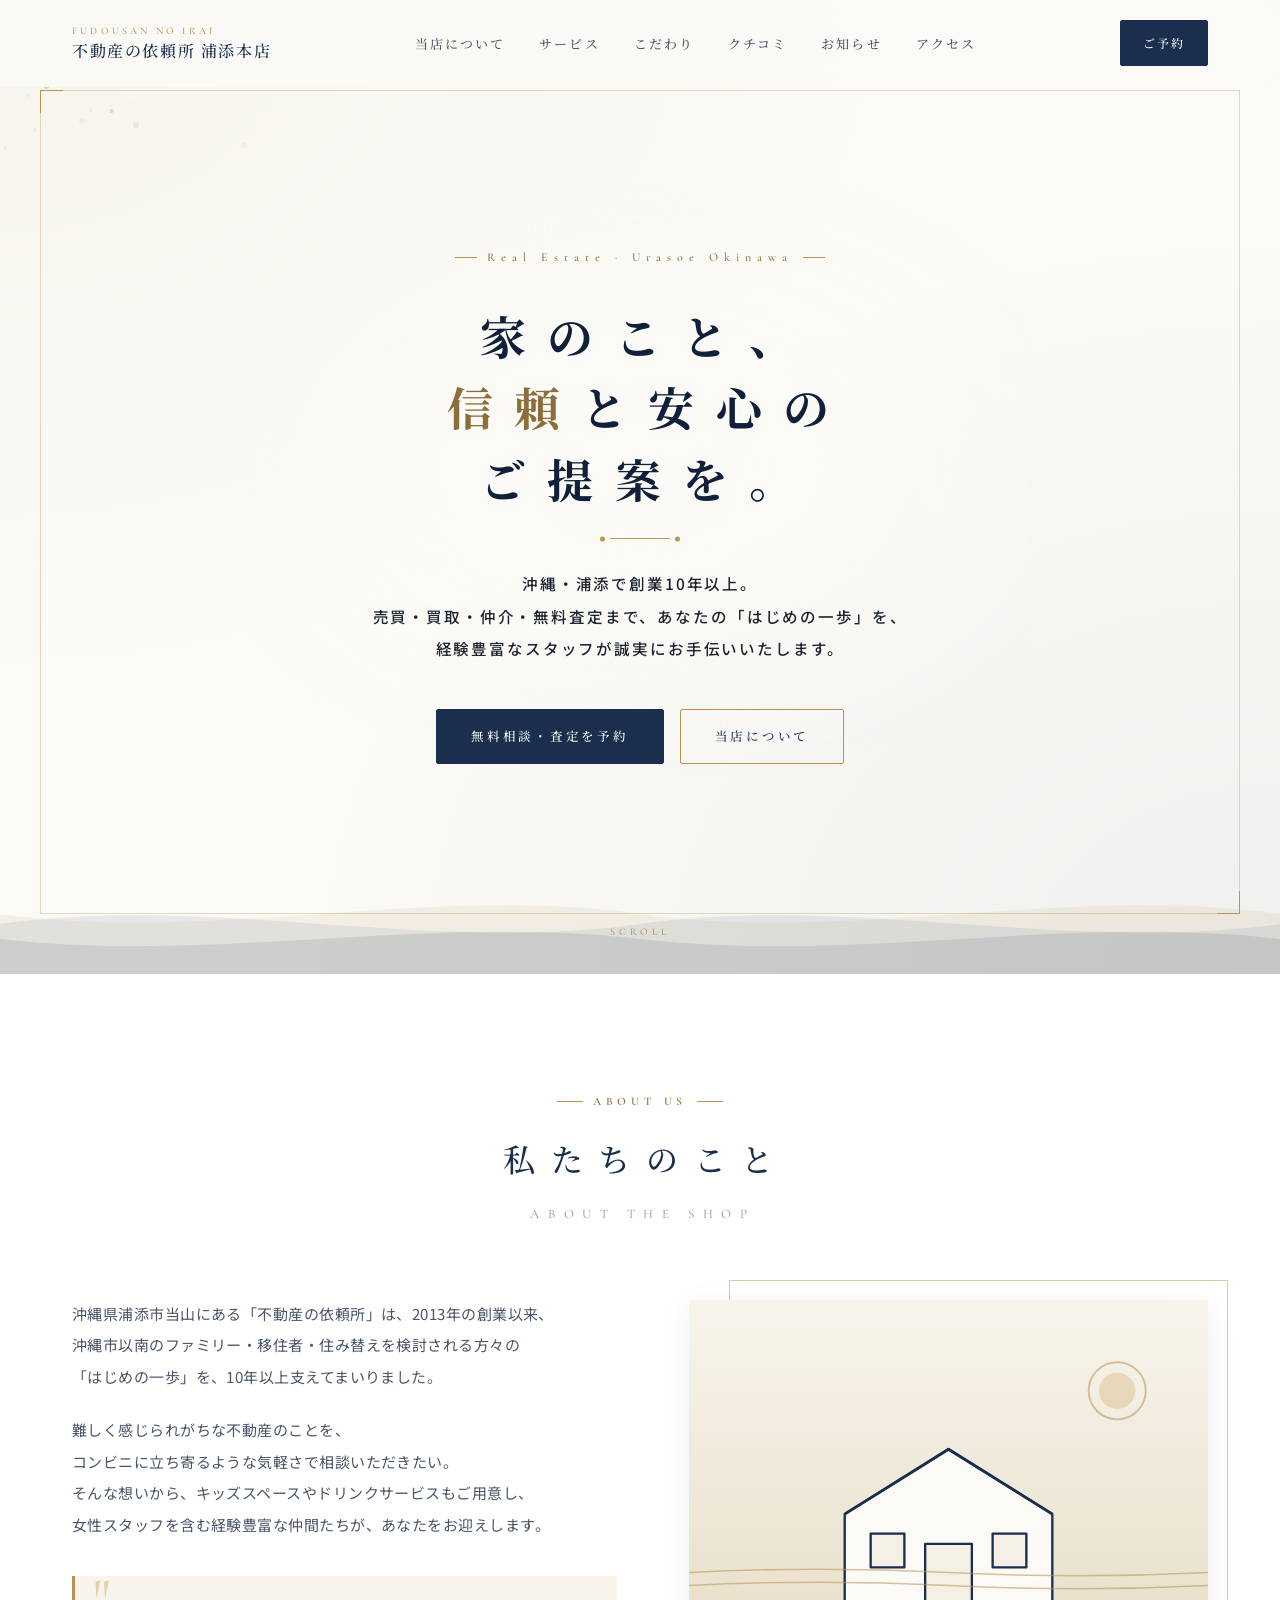
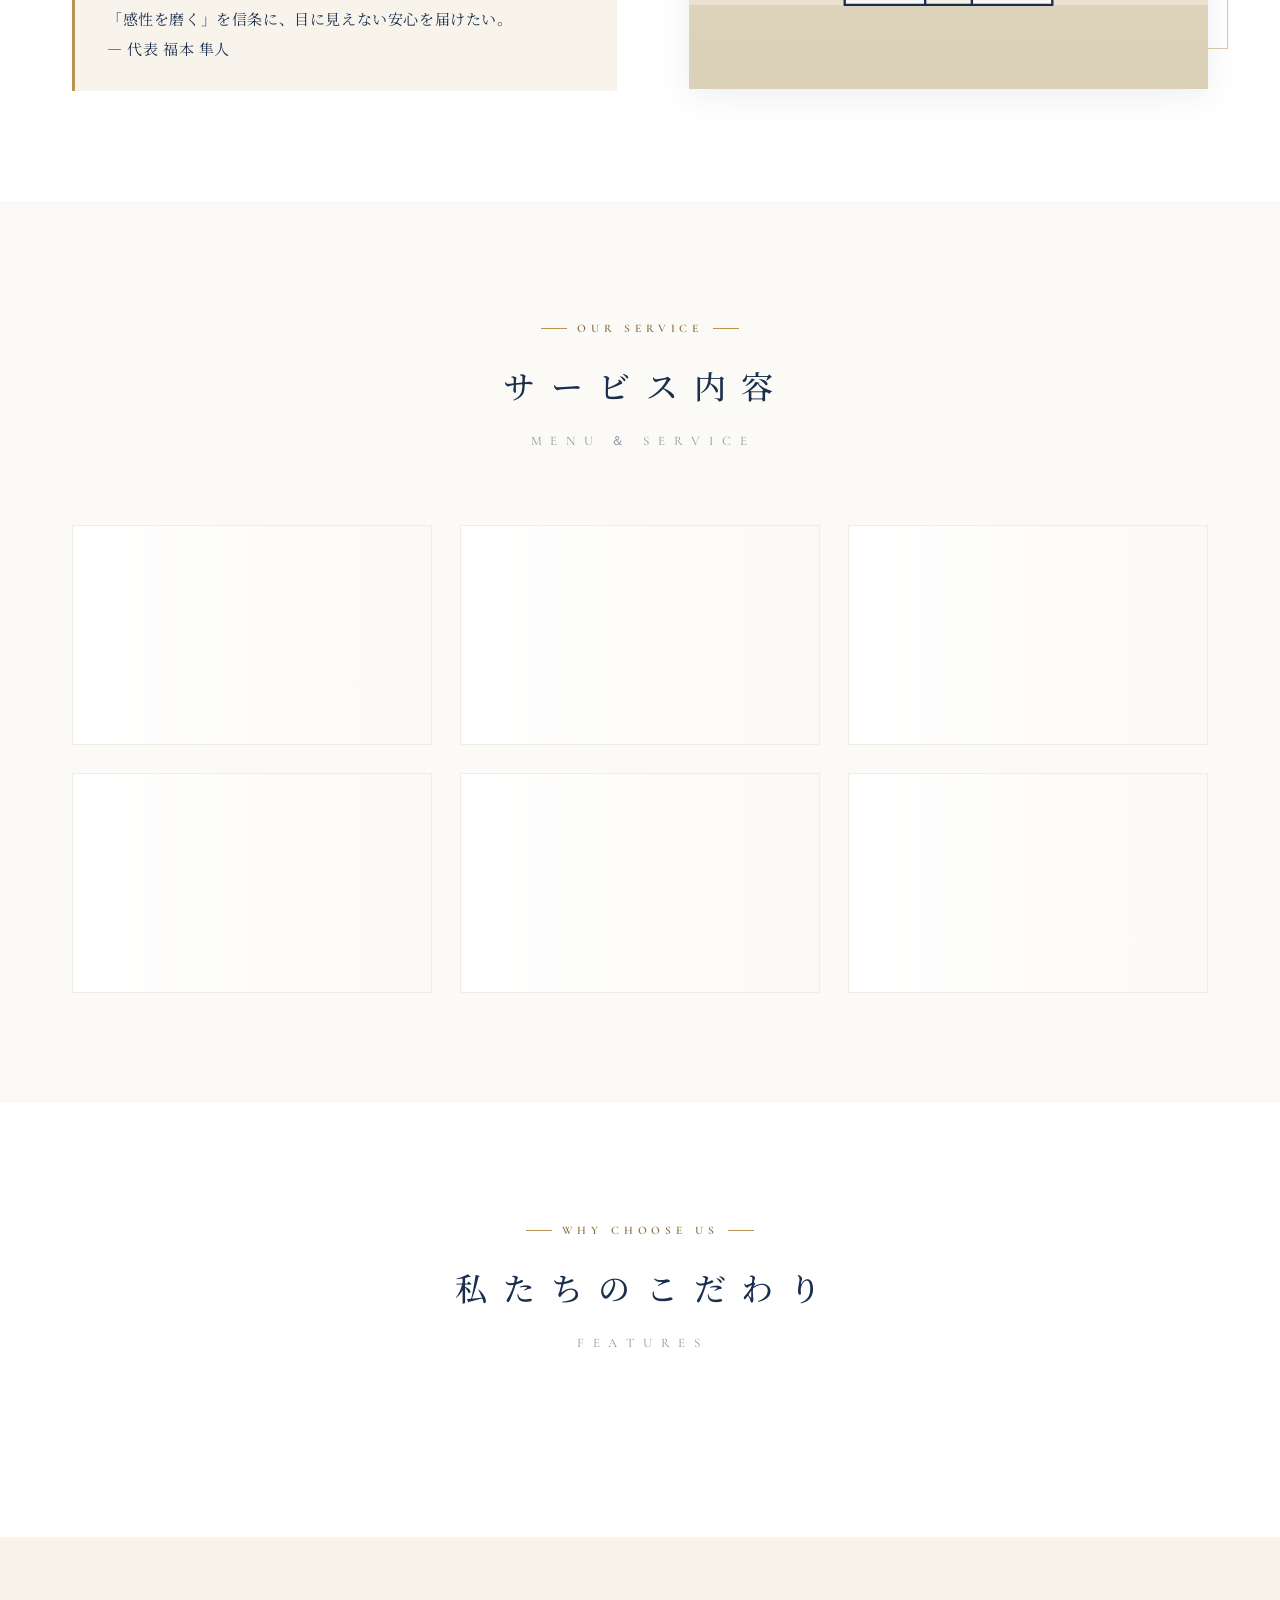
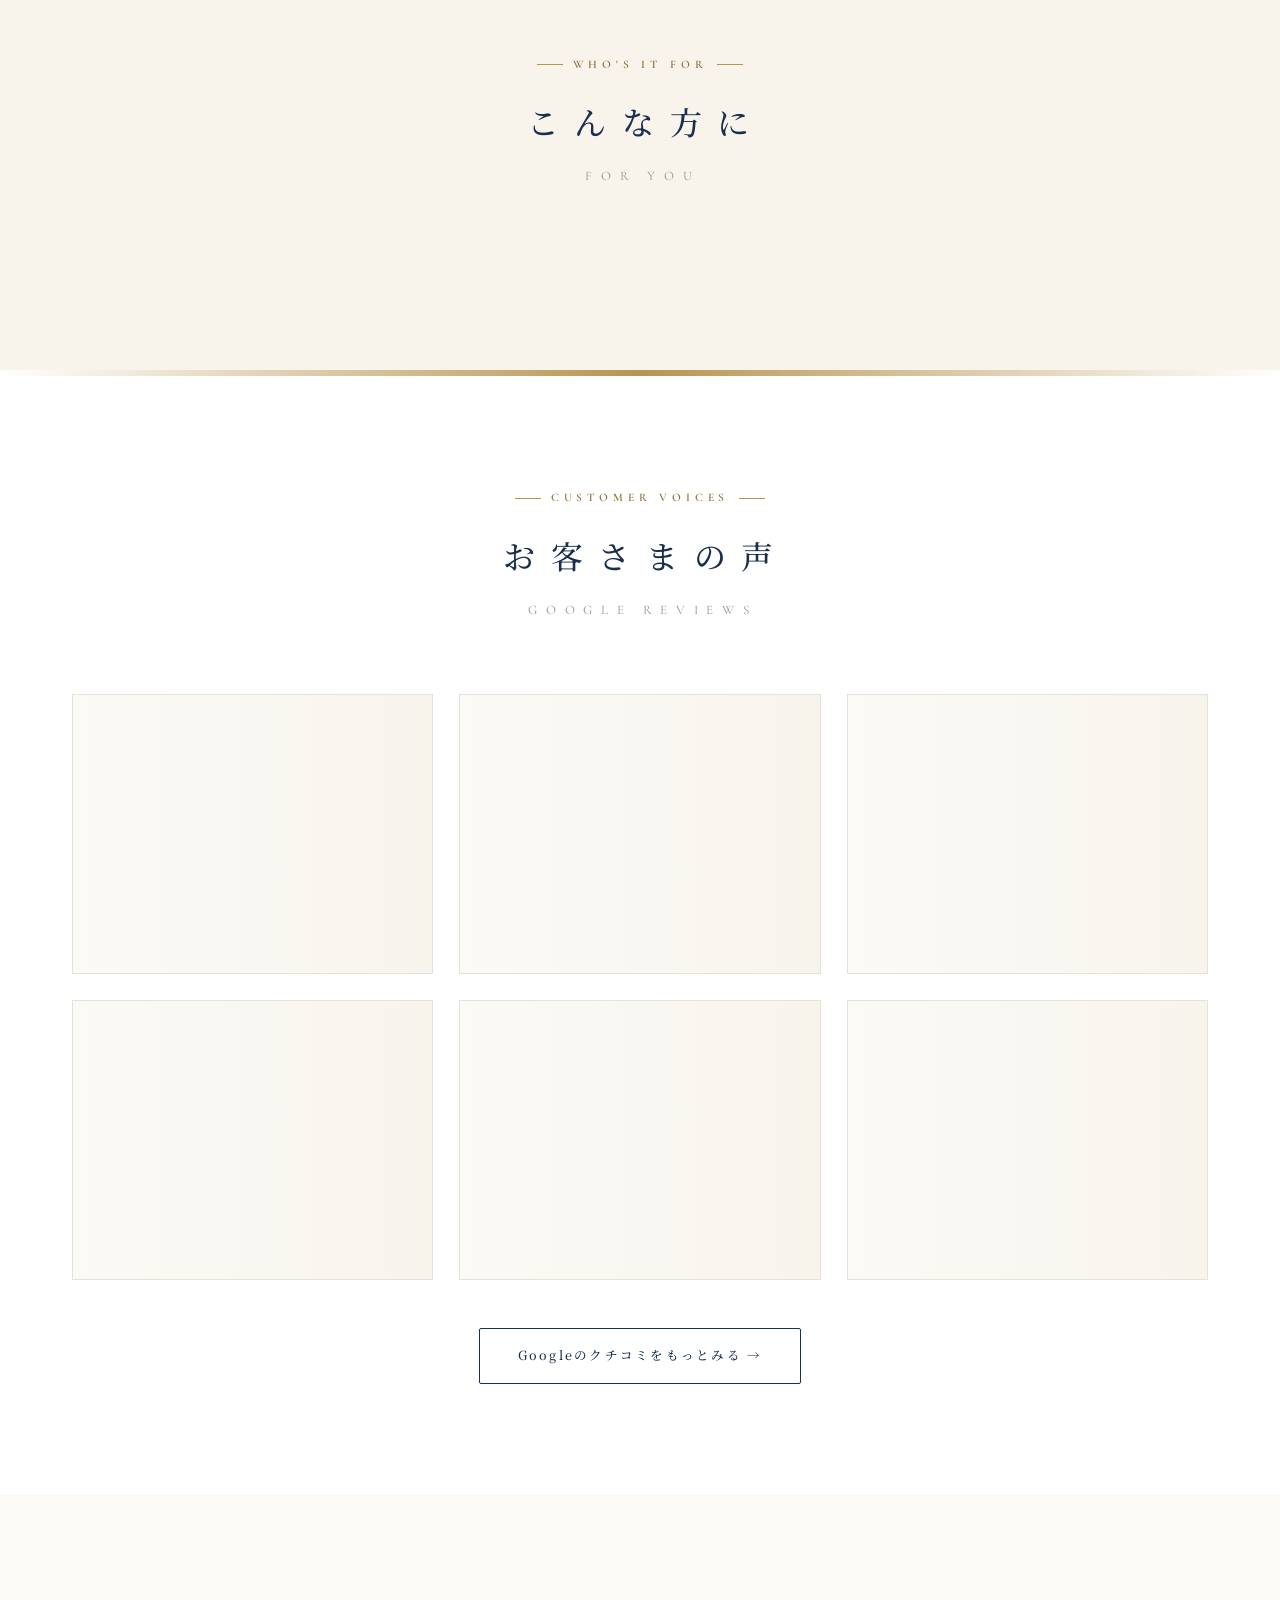
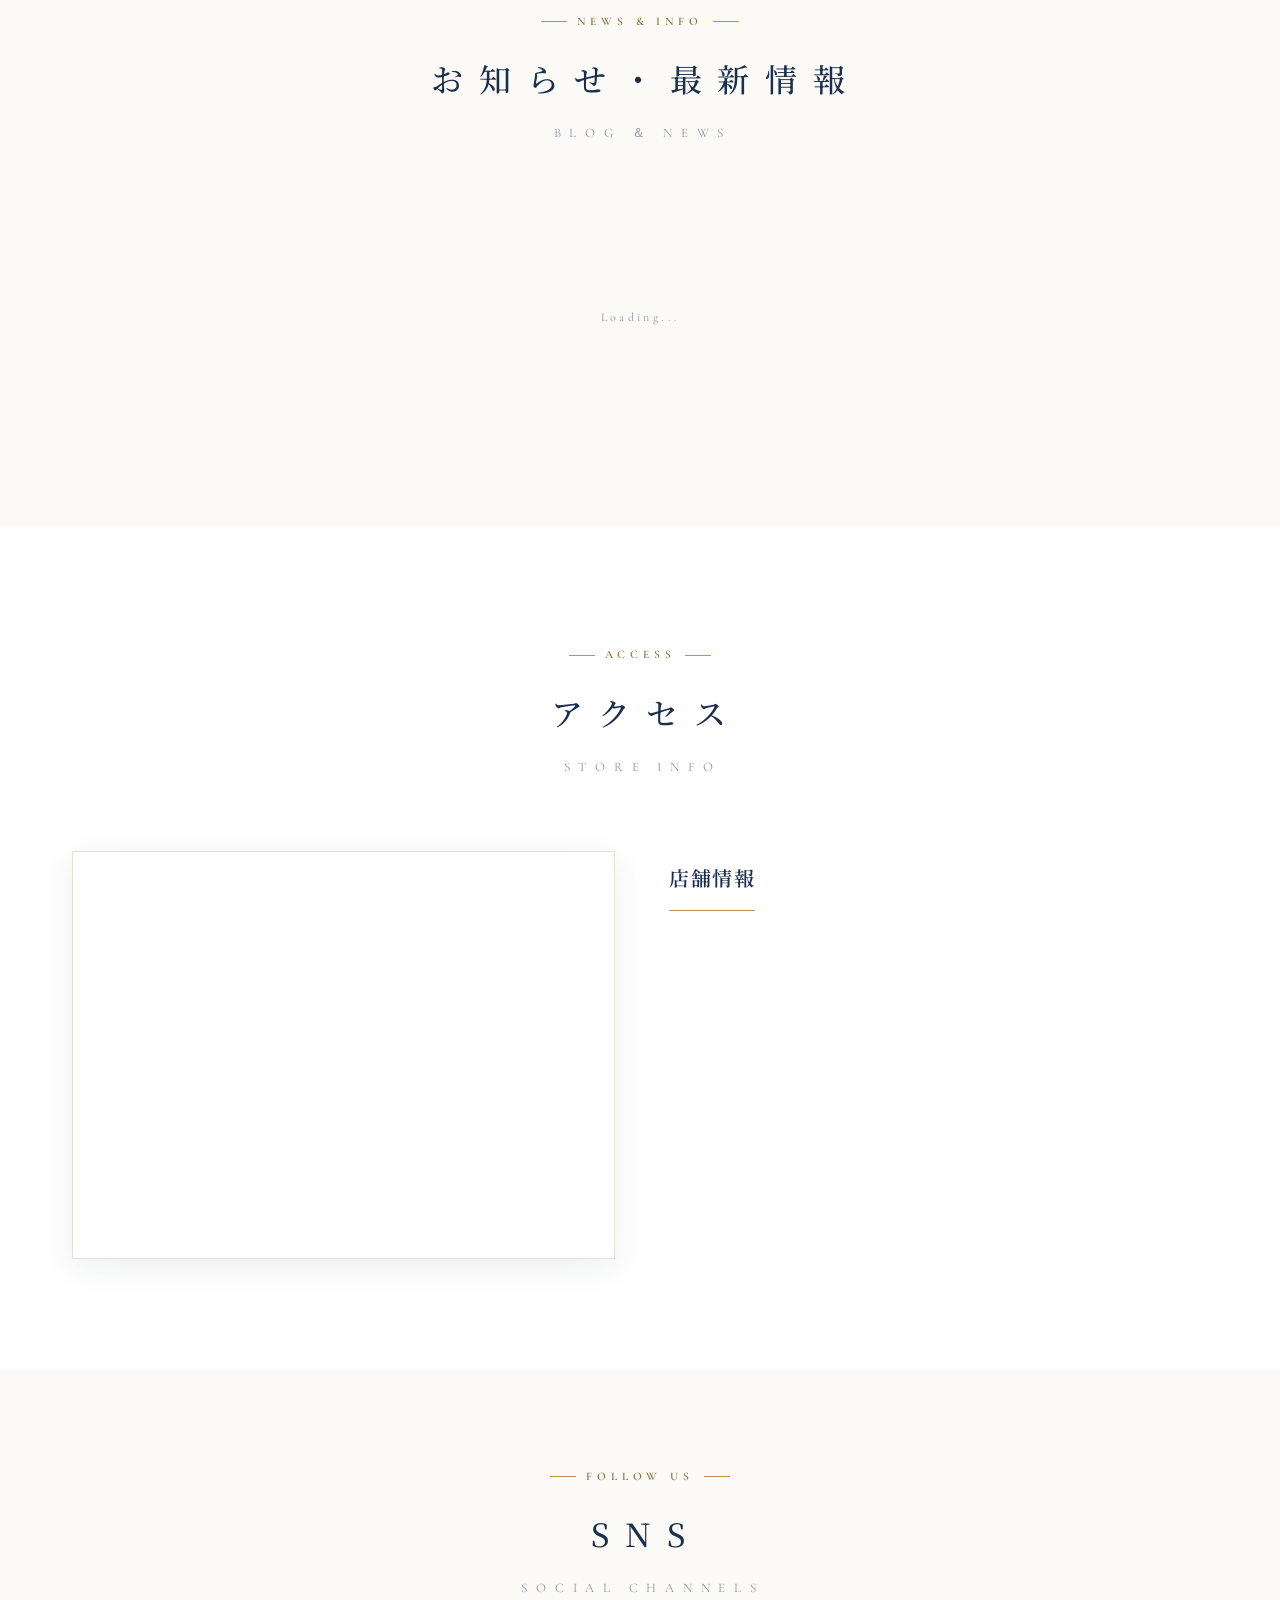
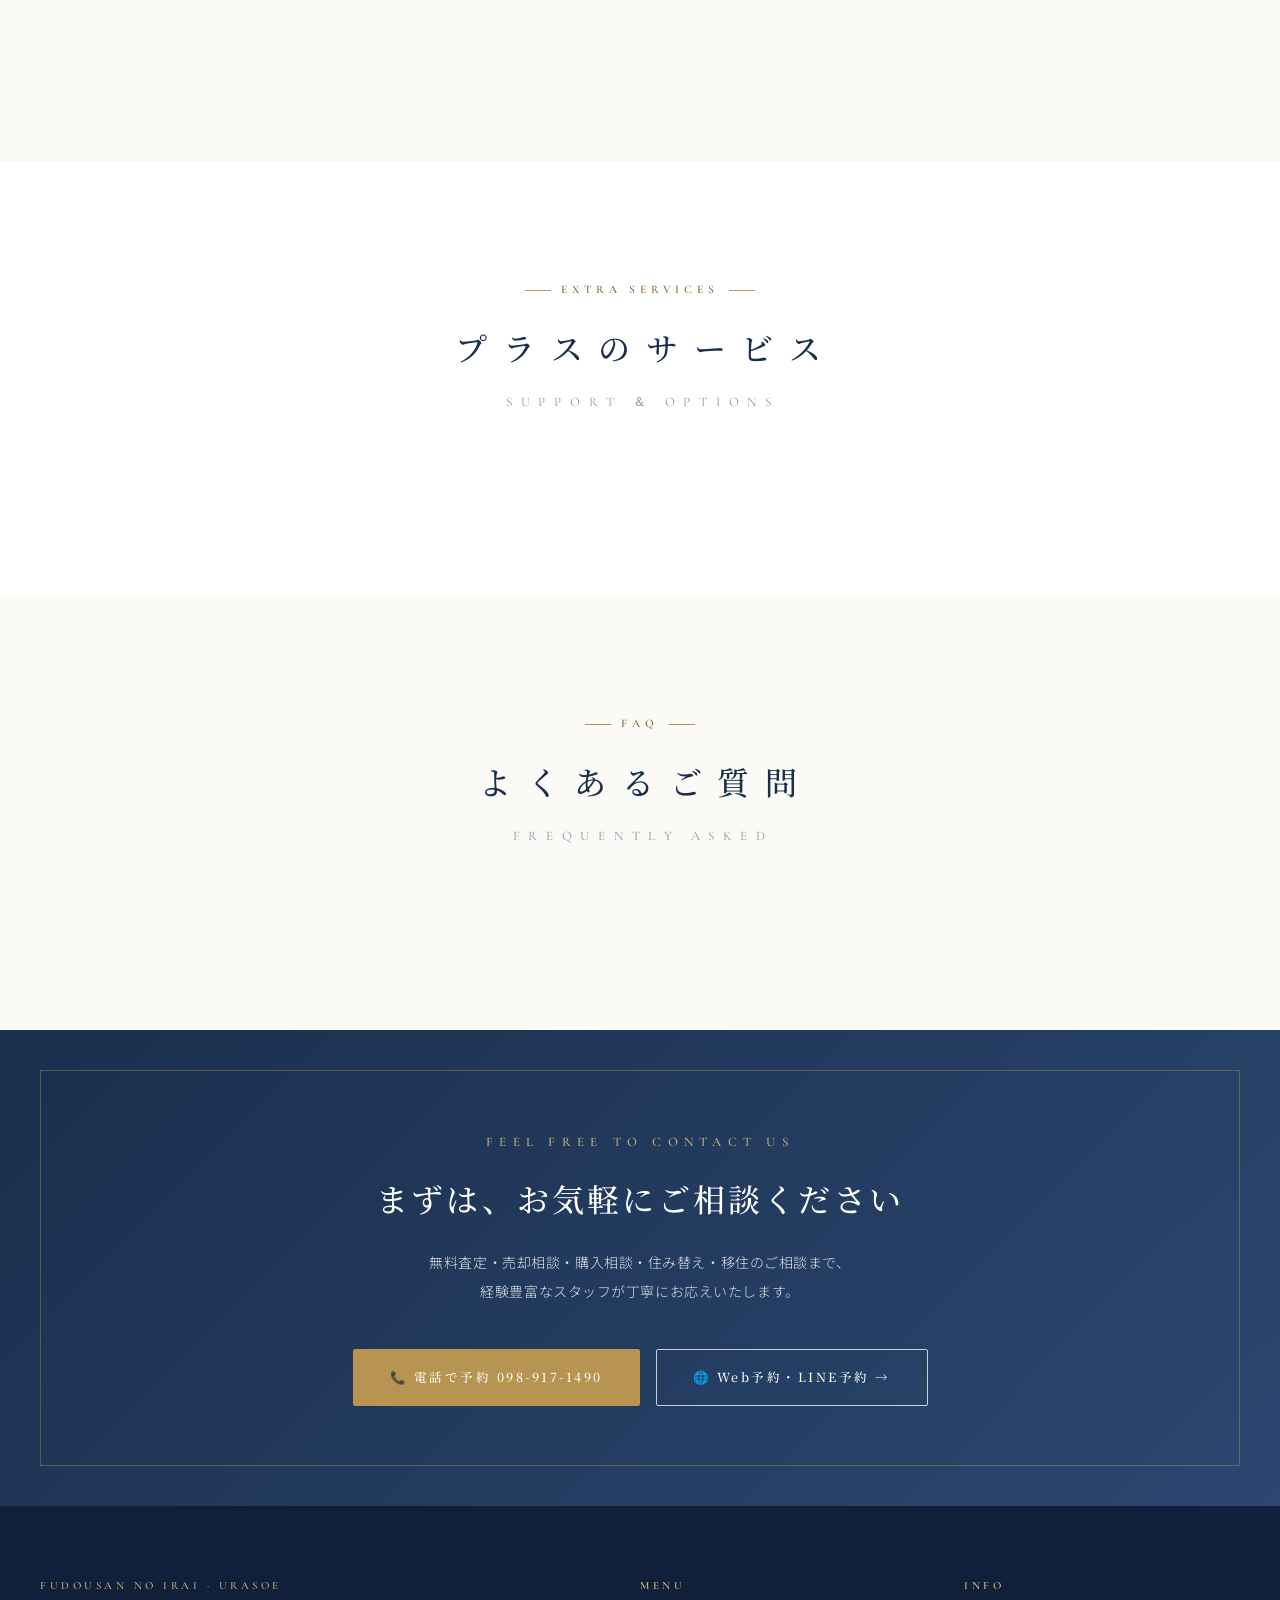
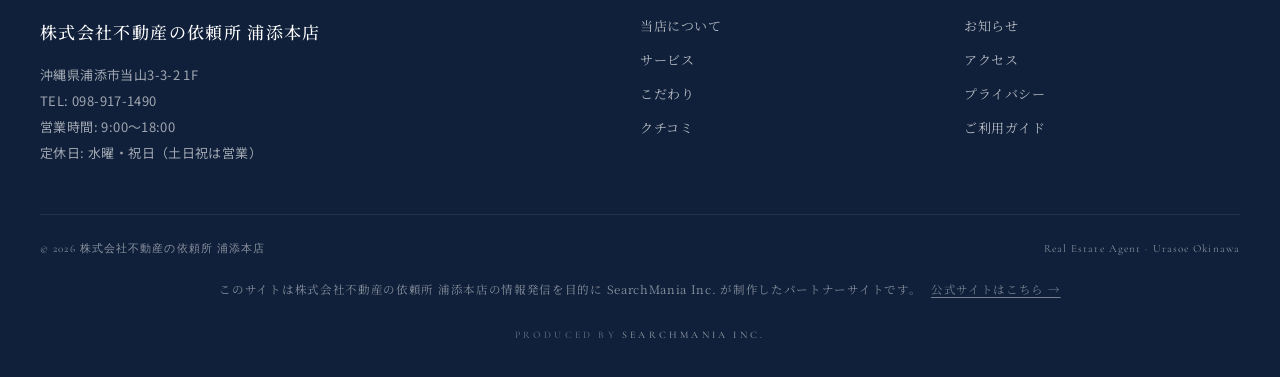
==== commit 110a48bd: "Hero title: 3-line explicit structure so 'を。' no longer orphans on mobile" ====
--- a/index.html
+++ b/index.html
@@ -34,7 +34,7 @@
 <meta name="twitter:description" content="沖縄・浦添の不動産売買・買取・仲介。10年以上の実績で安心。">
 <meta name="twitter:image" content="https://fudousan-irai-urasoe.search-mania.net/ogp.svg">
 
-<link rel="stylesheet" href="shared.css?v=8">
+<link rel="stylesheet" href="shared.css?v=9">
 <meta name="google-site-verification" content="LZg90oxtbqi0v6An7Fc0uO3ufbqcmW4_Qp9mCI2u6wk" />
 
 <script type="application/ld+json">
@@ -122,8 +122,9 @@
   <div class="hero-inner container">
     <span class="hero-eyebrow">Real Estate · Urasoe Okinawa</span>
     <h1 class="hero-title">
-      家 の こ と 、<br>
-      <span class="accent">信 頼</span> と 安 心 の ご 提 案 を 。
+      <span class="line">家 の こ と 、</span>
+      <span class="line"><span class="accent">信 頼</span> と 安 心 の</span>
+      <span class="line">ご 提 案 を 。</span>
     </h1>
     <div class="hero-divider"></div>
     <p class="hero-sub" id="heroSub">
--- a/shared.css
+++ b/shared.css
@@ -319,11 +319,16 @@
     0 0 12px rgba(251,250,246,0.9),
     0 0 28px rgba(251,250,246,0.6);
 }
+.hero-title .line {
+  display: block;
+  white-space: nowrap;
+}
 .hero-title .accent {
   color: var(--gold-dark);
-  font-family: var(--serif);
-  font-style: italic;
-  font-weight: 600;
+  font-weight: 700;
+}
+@media (max-width: 600px) {
+  .hero-title { letter-spacing: .06em; }
 }
 .hero-divider {
   width: 60px; height: 1px;
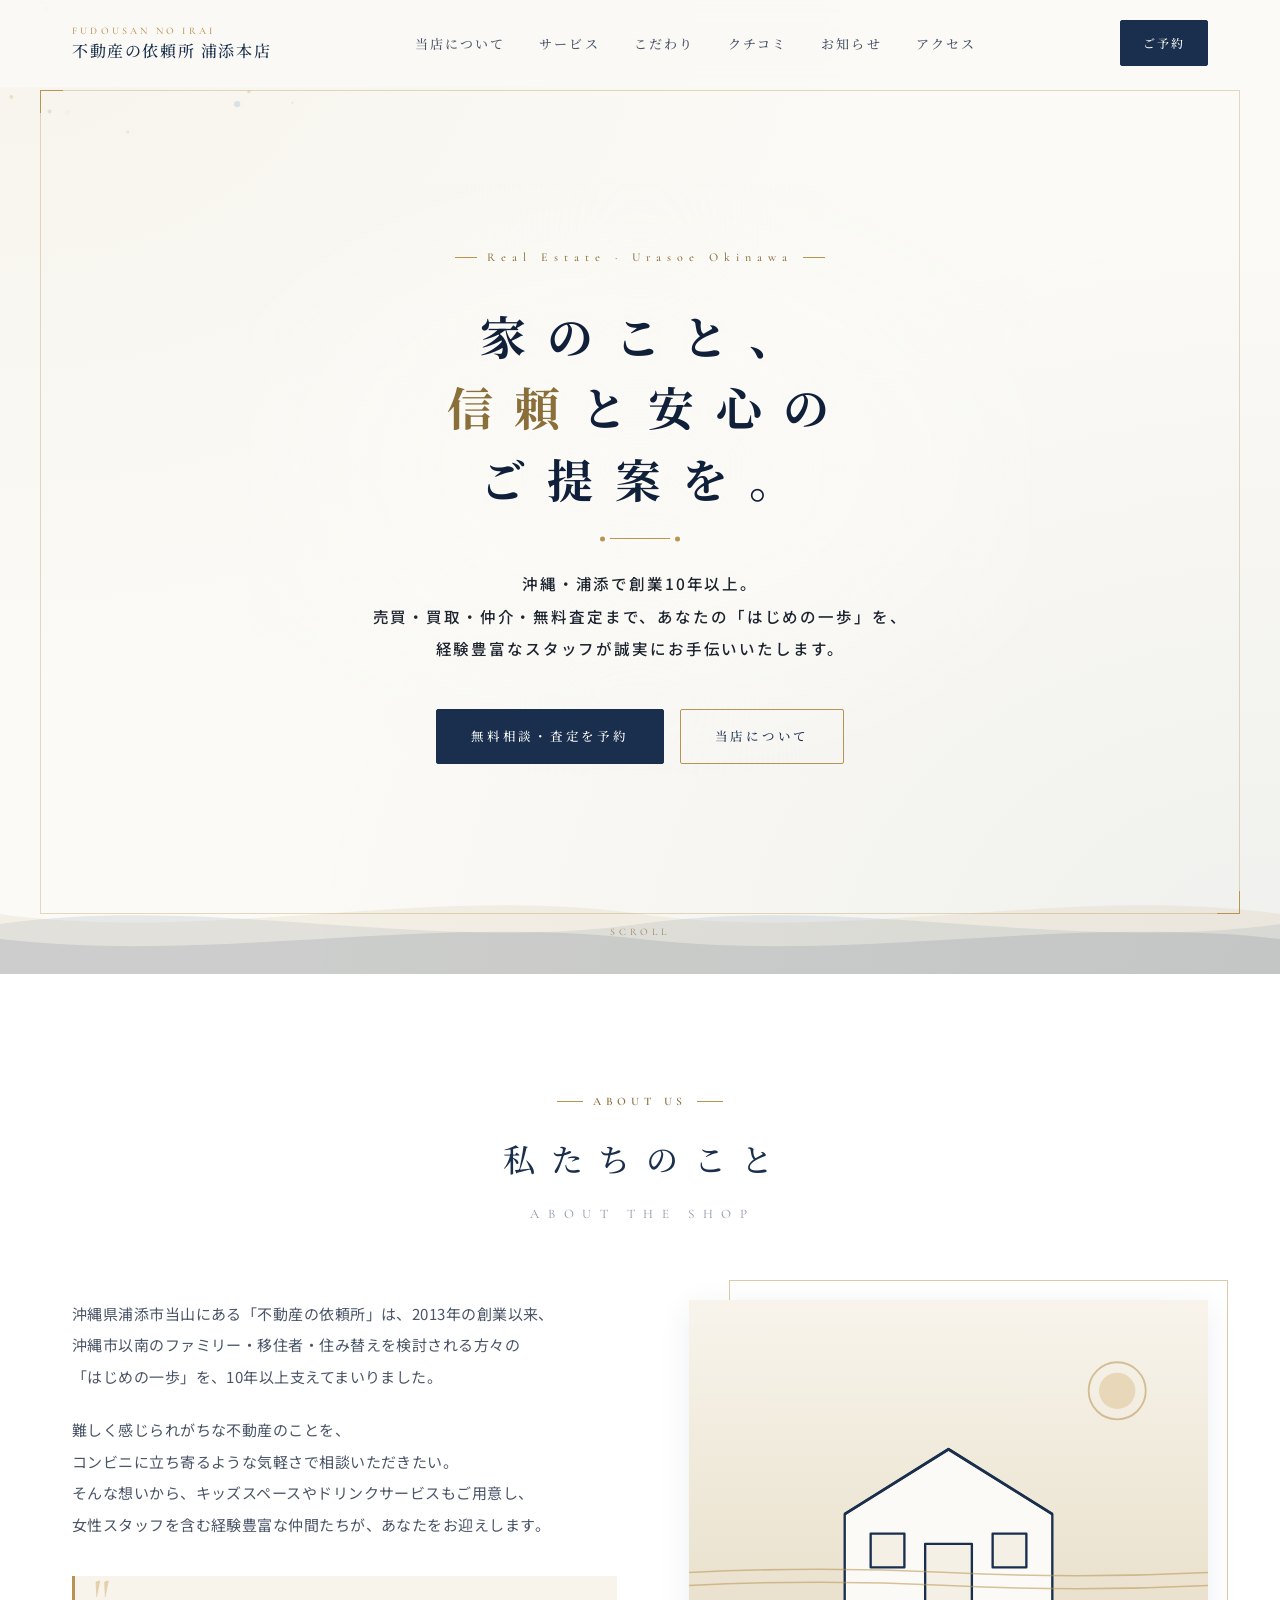
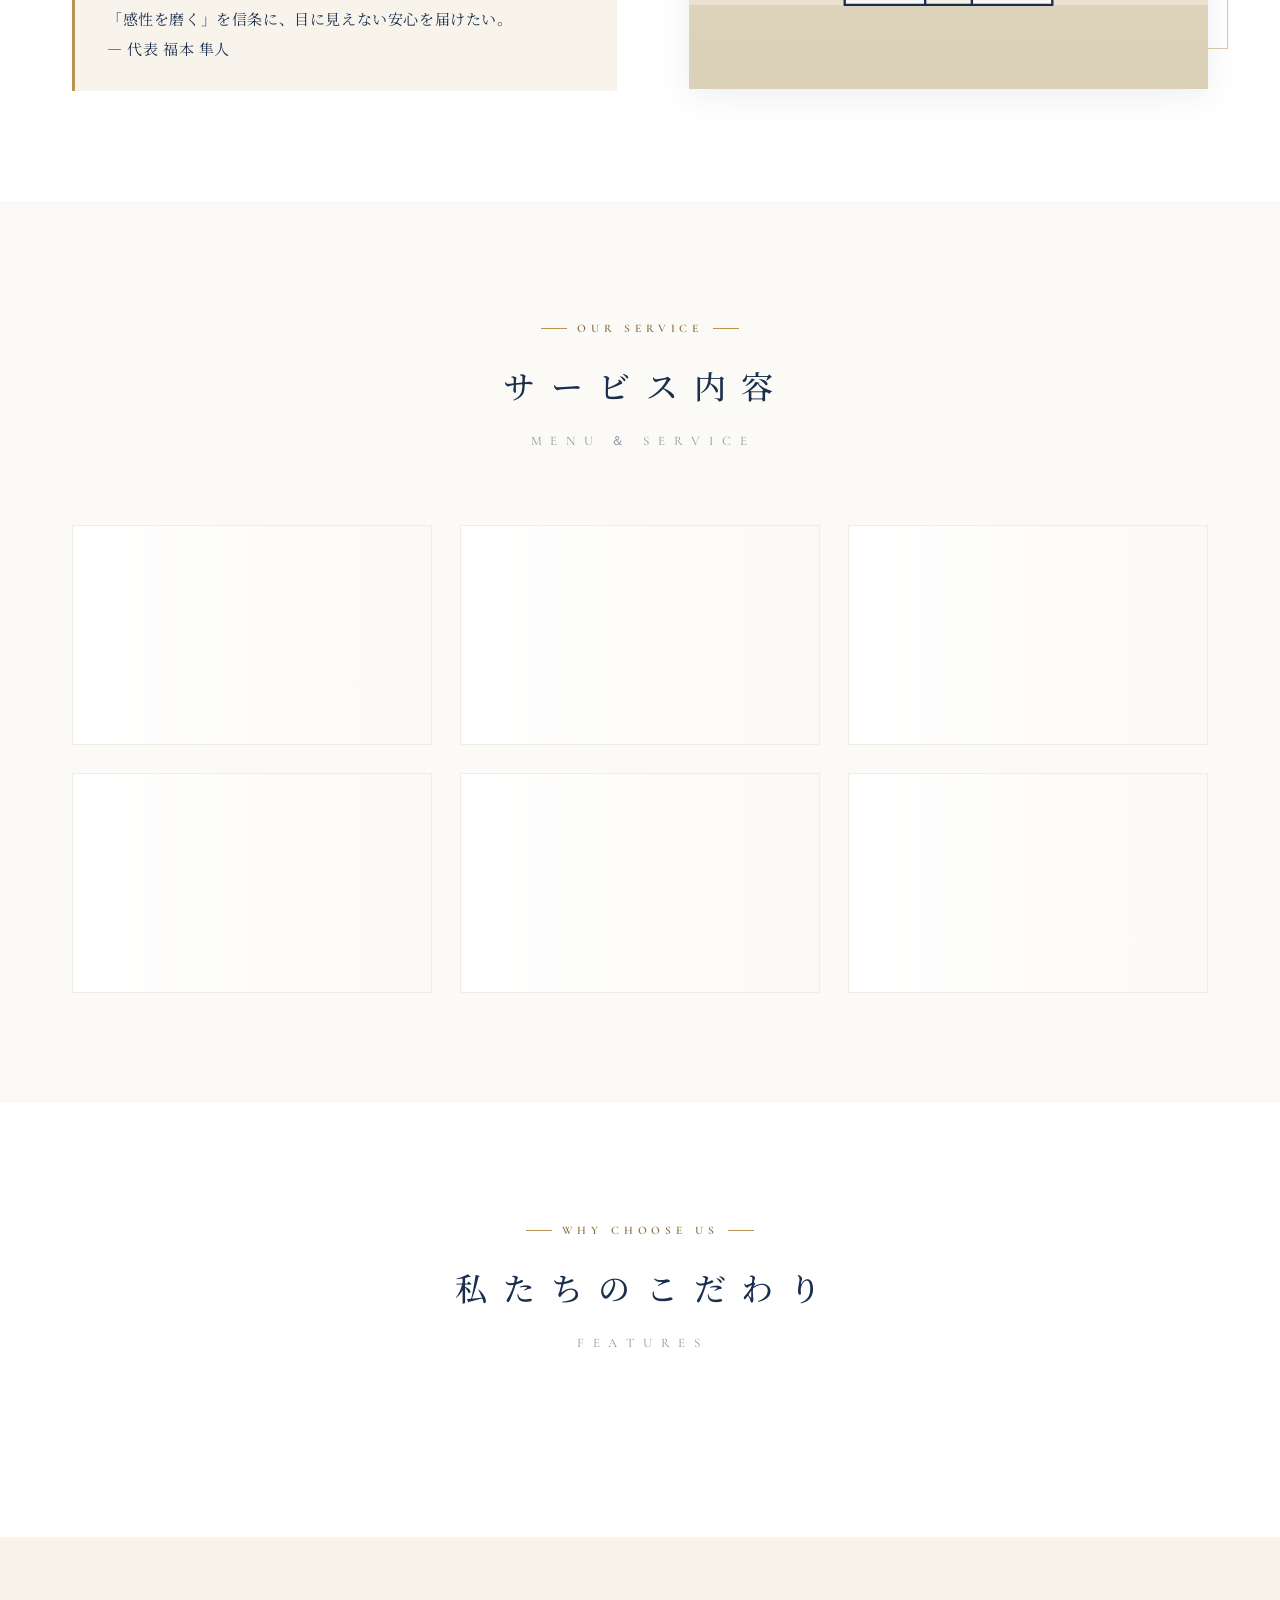
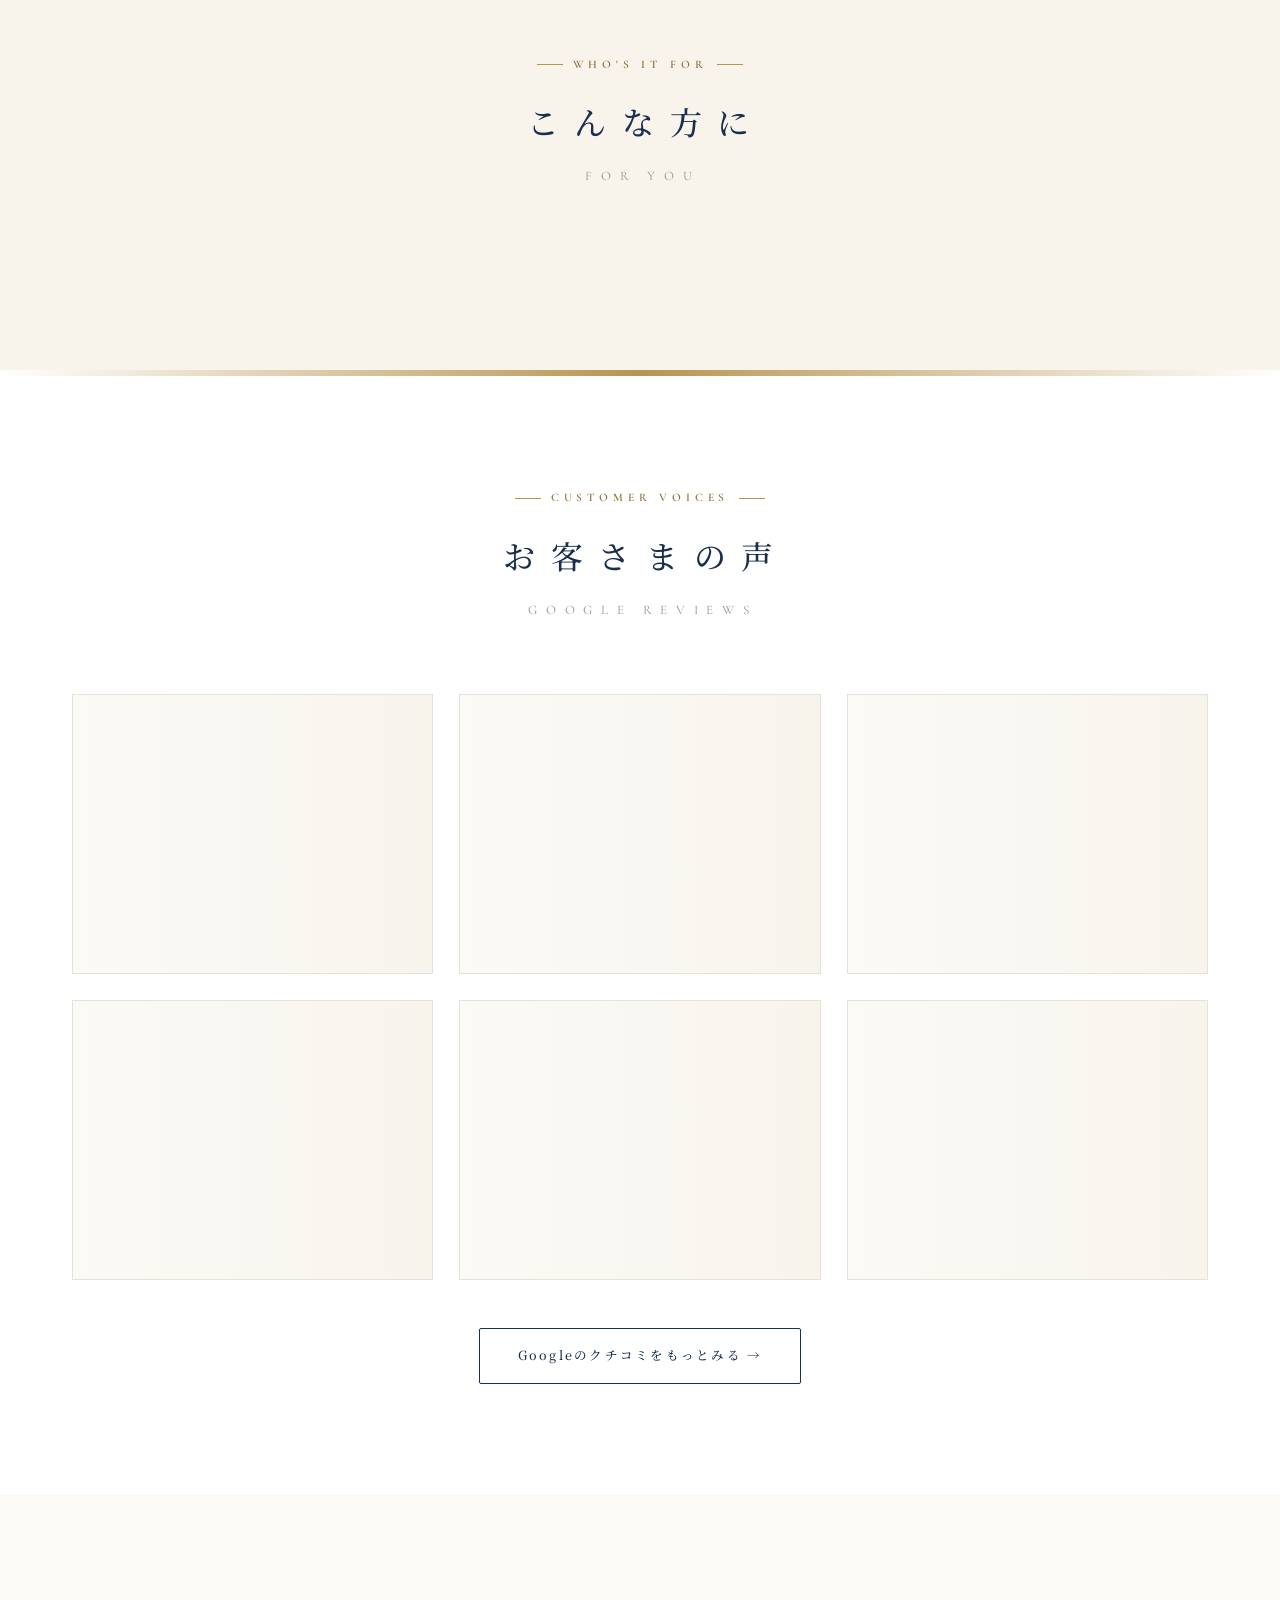
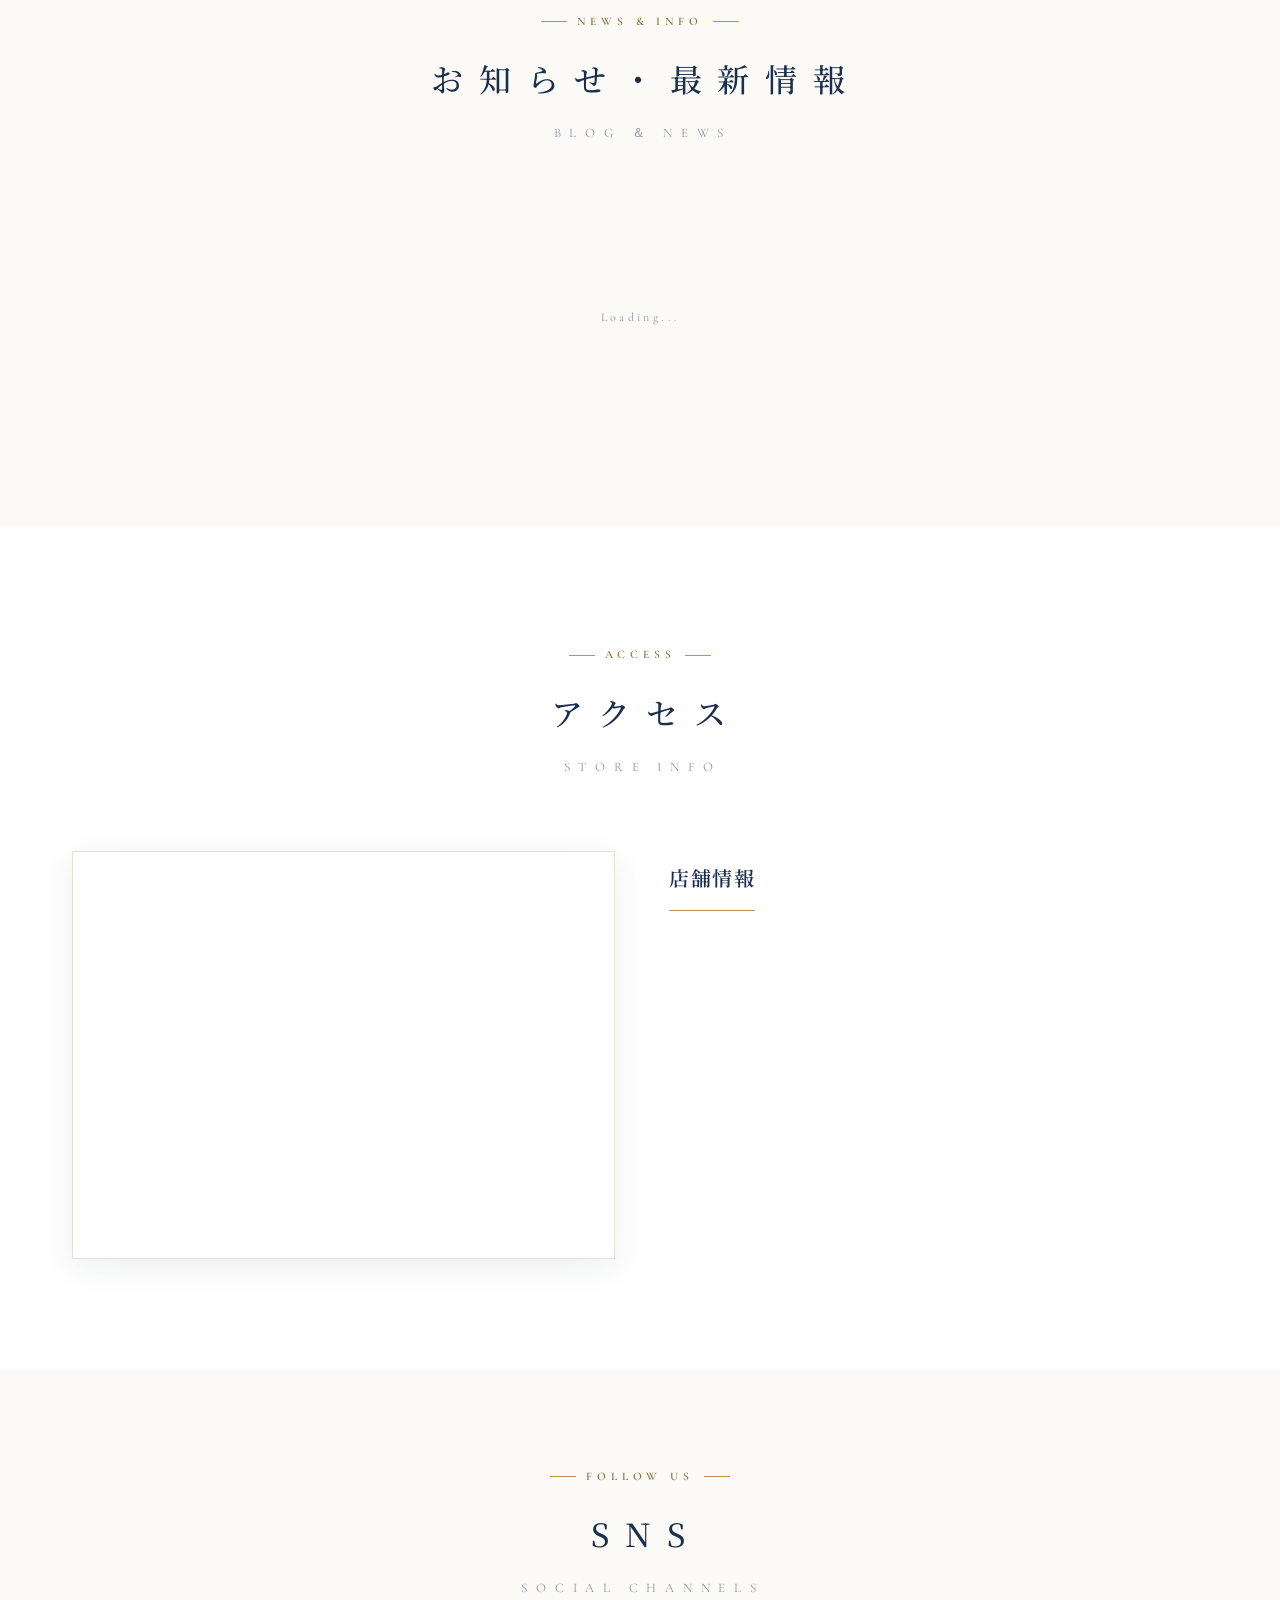
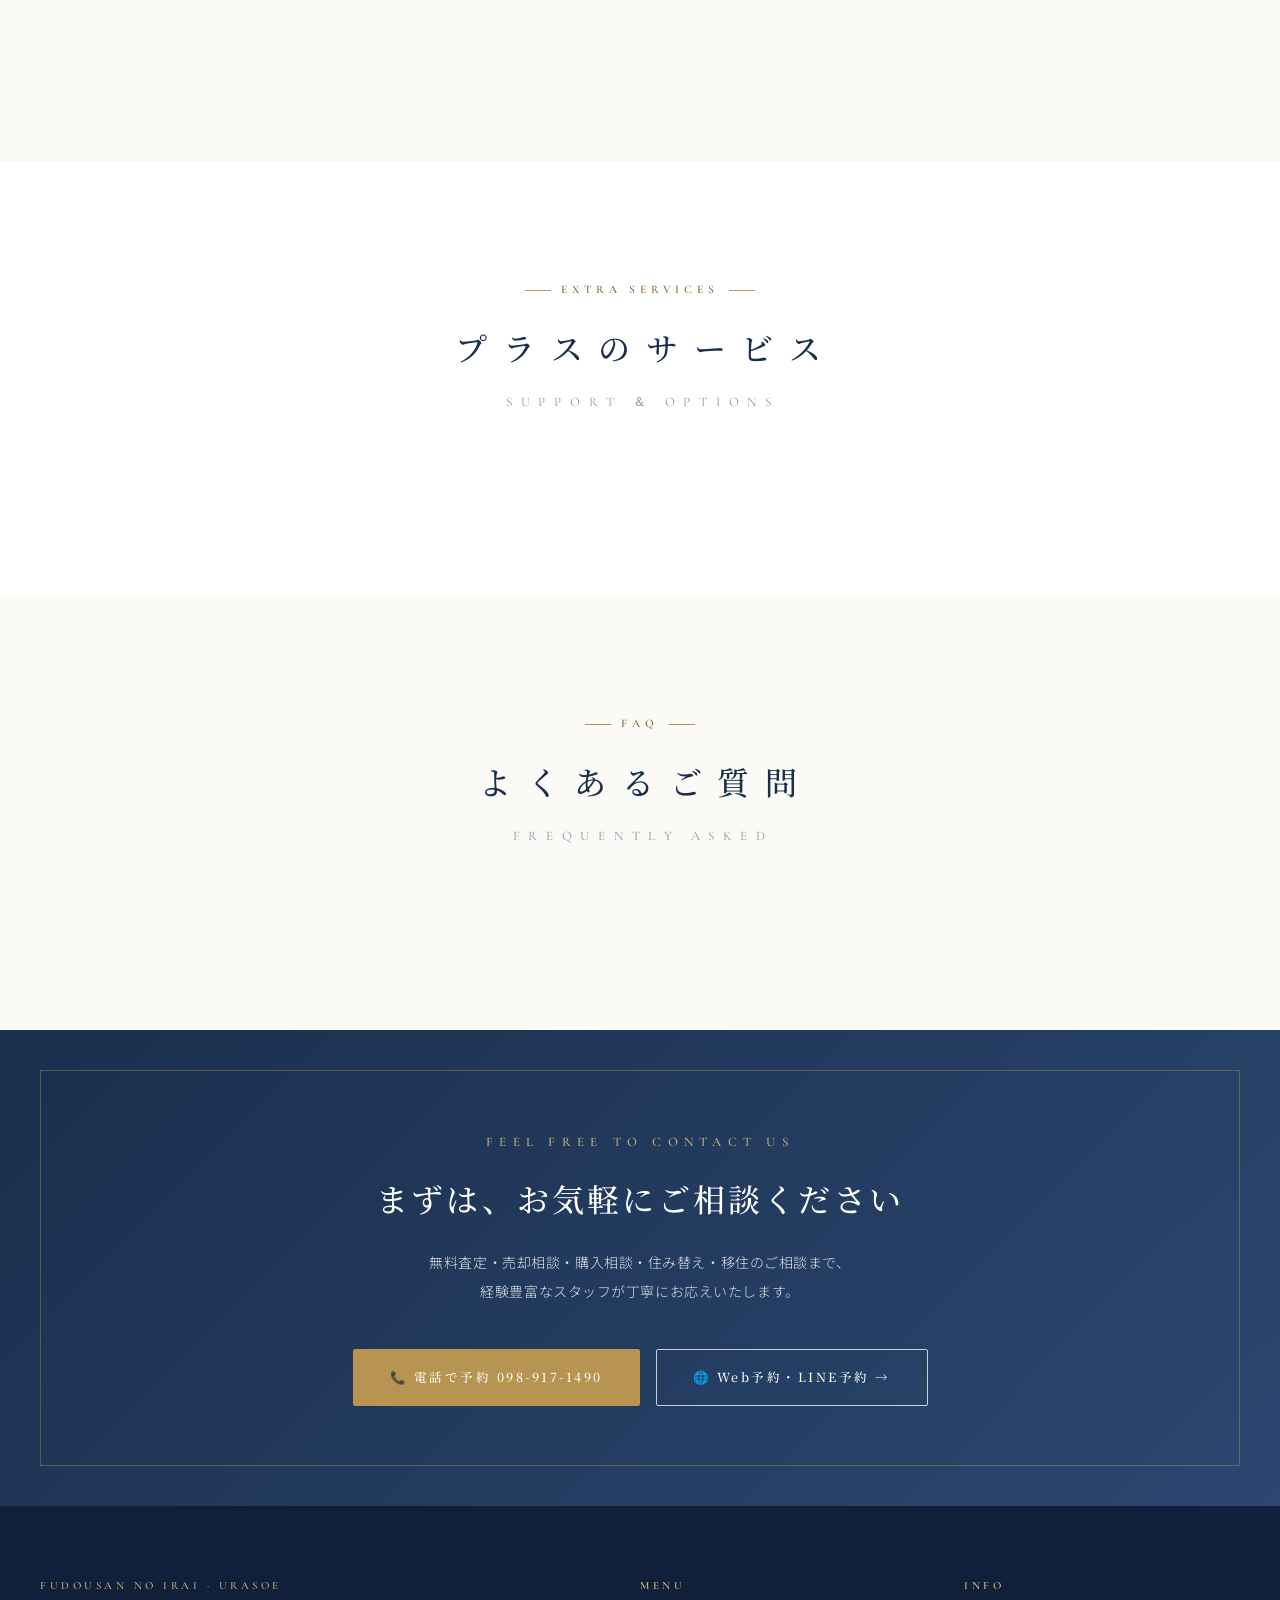
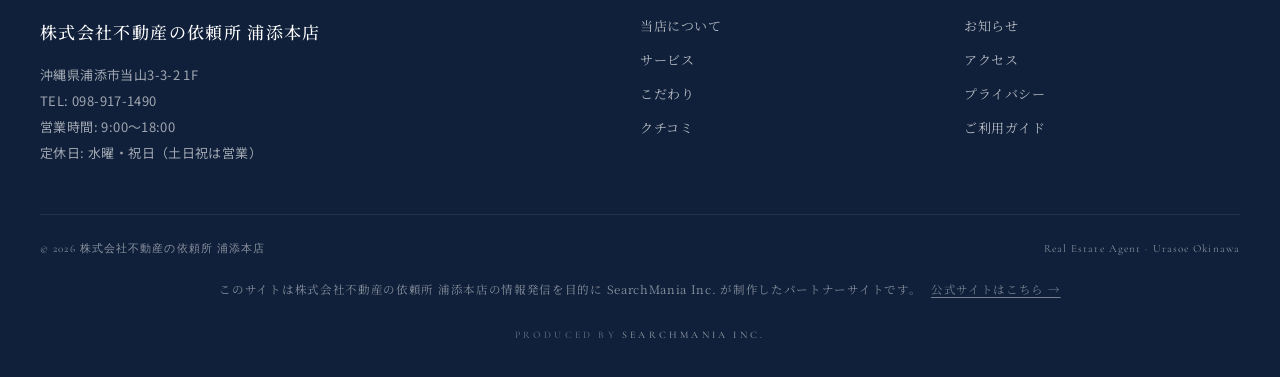
==== commit 6564ffb8: "Mobile: horizontal-scroll carousel for menu/scenes/delivery (matches reviews/blog pattern)" ====
--- a/index.html
+++ b/index.html
@@ -34,7 +34,7 @@
 <meta name="twitter:description" content="沖縄・浦添の不動産売買・買取・仲介。10年以上の実績で安心。">
 <meta name="twitter:image" content="https://fudousan-irai-urasoe.search-mania.net/ogp.svg">
 
-<link rel="stylesheet" href="shared.css?v=9">
+<link rel="stylesheet" href="shared.css?v=10">
 <meta name="google-site-verification" content="LZg90oxtbqi0v6An7Fc0uO3ufbqcmW4_Qp9mCI2u6wk" />
 
 <script type="application/ld+json">
--- a/shared.css
+++ b/shared.css
@@ -1275,12 +1275,9 @@
   .hero-btns { gap: 12px; flex-direction: column; align-items: center; }
   .hero-btn { width: 100%; max-width: 300px; justify-content: center; padding: 14px 28px; font-size: 12px; }
 
-  .menu-grid { grid-template-columns: 1fr; gap: 18px; }
   .features-list { gap: 28px; }
   .feature-item { grid-template-columns: 52px 1fr; gap: 18px; }
   .feature-num { font-size: 26px; }
-  .scenes { grid-template-columns: 1fr; gap: 18px; }
-  .cards { grid-template-columns: 1fr; gap: 16px; }
   .access-info dl { grid-template-columns: 84px 1fr; }
   .footer-inner { grid-template-columns: 1fr; text-align: center; gap: 34px; }
   .footer-brand p { max-width: 320px; margin: 0 auto; }
@@ -1328,6 +1325,60 @@
     min-width: 0;
   }
 
+  /* Menu / Service — horizontal scroll carousel */
+  .menu-grid {
+    display: flex; flex-wrap: nowrap;
+    overflow-x: auto; scroll-snap-type: x mandatory;
+    -webkit-overflow-scrolling: touch;
+    gap: 14px; padding: 0 2px 16px;
+    scrollbar-width: none;
+    grid-template-columns: unset;
+  }
+  .menu-grid::-webkit-scrollbar { display: none; }
+  .menu-card, .menu-skel {
+    flex: 0 0 78vw; max-width: 300px;
+    scroll-snap-align: start;
+    min-width: 0;
+    min-height: 230px;
+  }
+
+  /* For You — horizontal scroll carousel */
+  .scenes {
+    display: flex; flex-wrap: nowrap;
+    overflow-x: auto; scroll-snap-type: x mandatory;
+    -webkit-overflow-scrolling: touch;
+    gap: 14px; padding: 0 2px 16px;
+    scrollbar-width: none;
+    grid-template-columns: unset;
+  }
+  .scenes::-webkit-scrollbar { display: none; }
+  .scene-card {
+    flex: 0 0 78vw; max-width: 300px;
+    scroll-snap-align: start;
+    min-width: 0;
+  }
+
+  /* Delivery / Extras — horizontal scroll carousel */
+  .cards {
+    display: flex; flex-wrap: nowrap;
+    overflow-x: auto; scroll-snap-type: x mandatory;
+    -webkit-overflow-scrolling: touch;
+    gap: 14px; padding: 0 2px 16px;
+    scrollbar-width: none;
+    grid-template-columns: unset;
+  }
+  .cards::-webkit-scrollbar { display: none; }
+  .delivery-card {
+    flex: 0 0 78vw; max-width: 300px;
+    scroll-snap-align: start;
+    min-width: 0;
+  }
+
+  /* スワイプヒント: 各カルーセルの下に "← swipe →" を出す */
+  .menu-grid, .scenes, .cards, .reviews-grid, .wall {
+    scroll-padding-left: 20px;
+  }
+
   .cta-btns { flex-direction: column; align-items: center; }
   .cta-btn { width: 100%; max-width: 300px; justify-content: center; }
 }
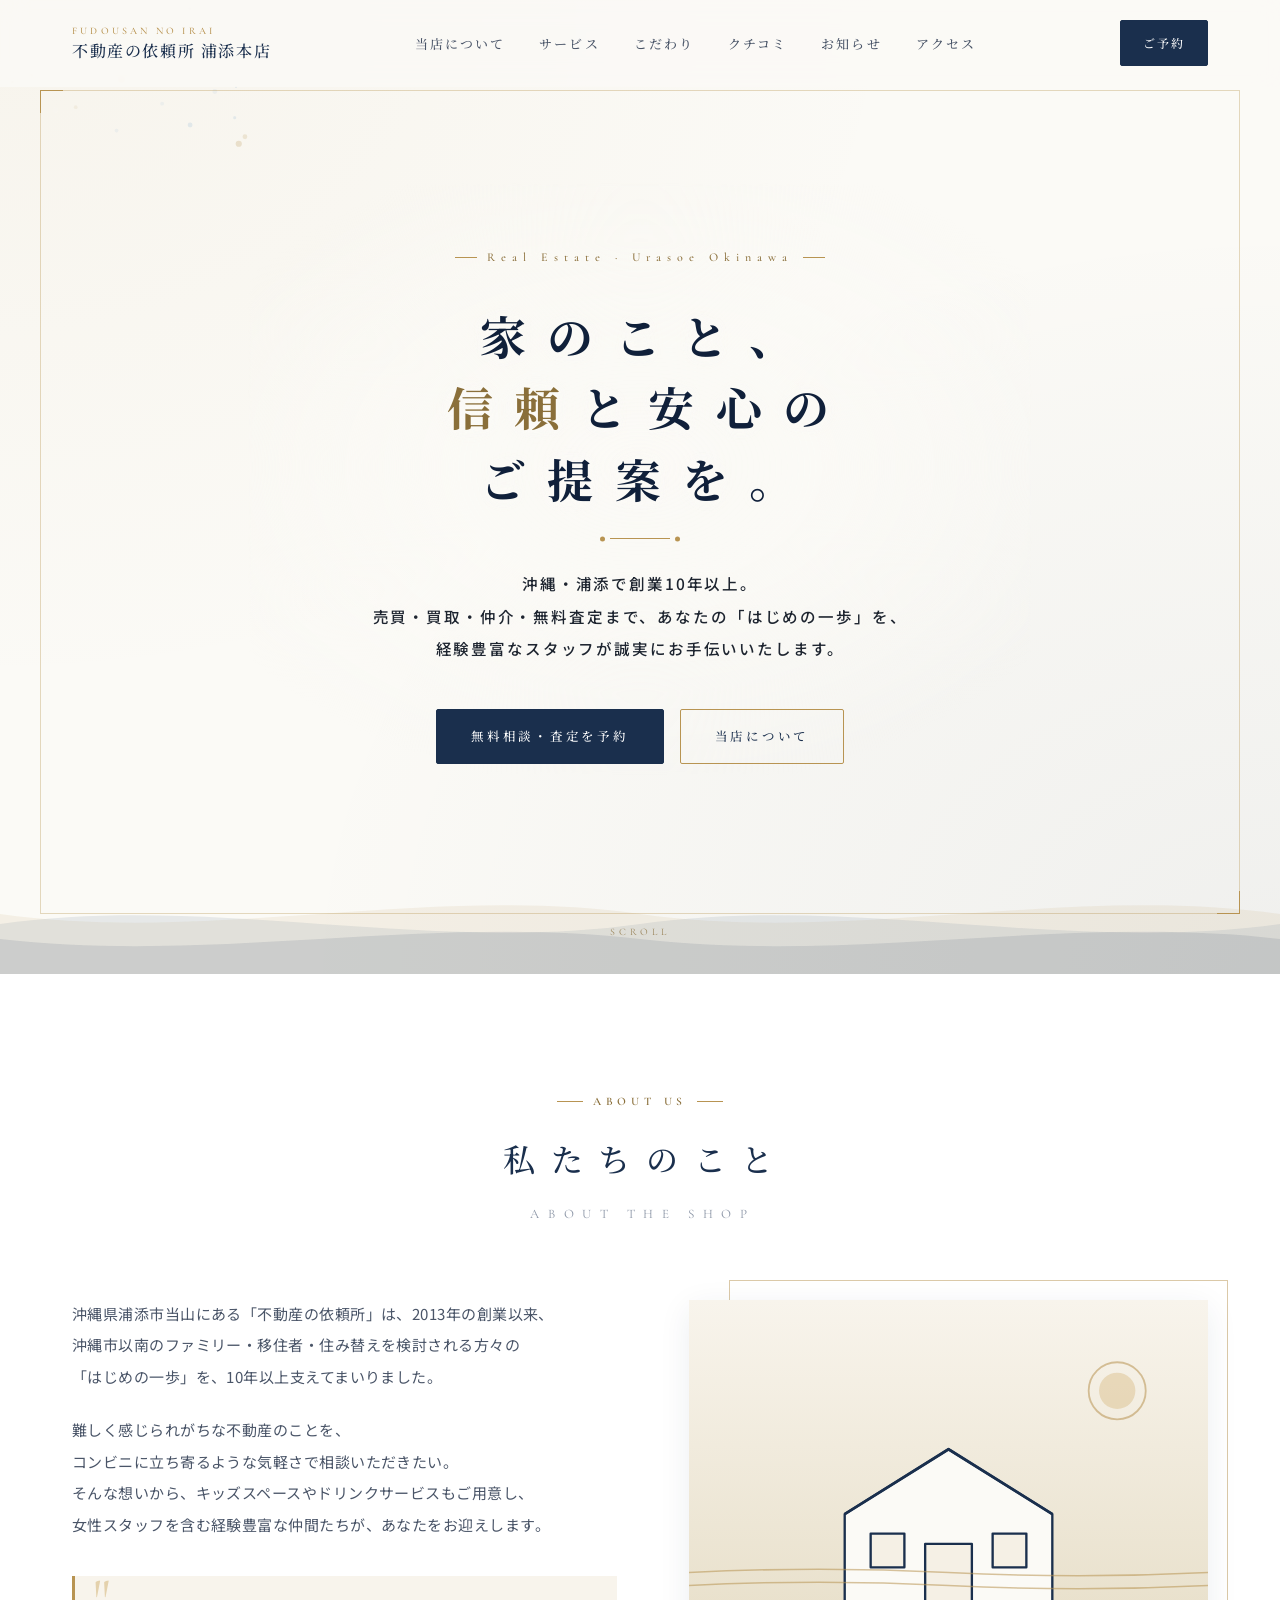
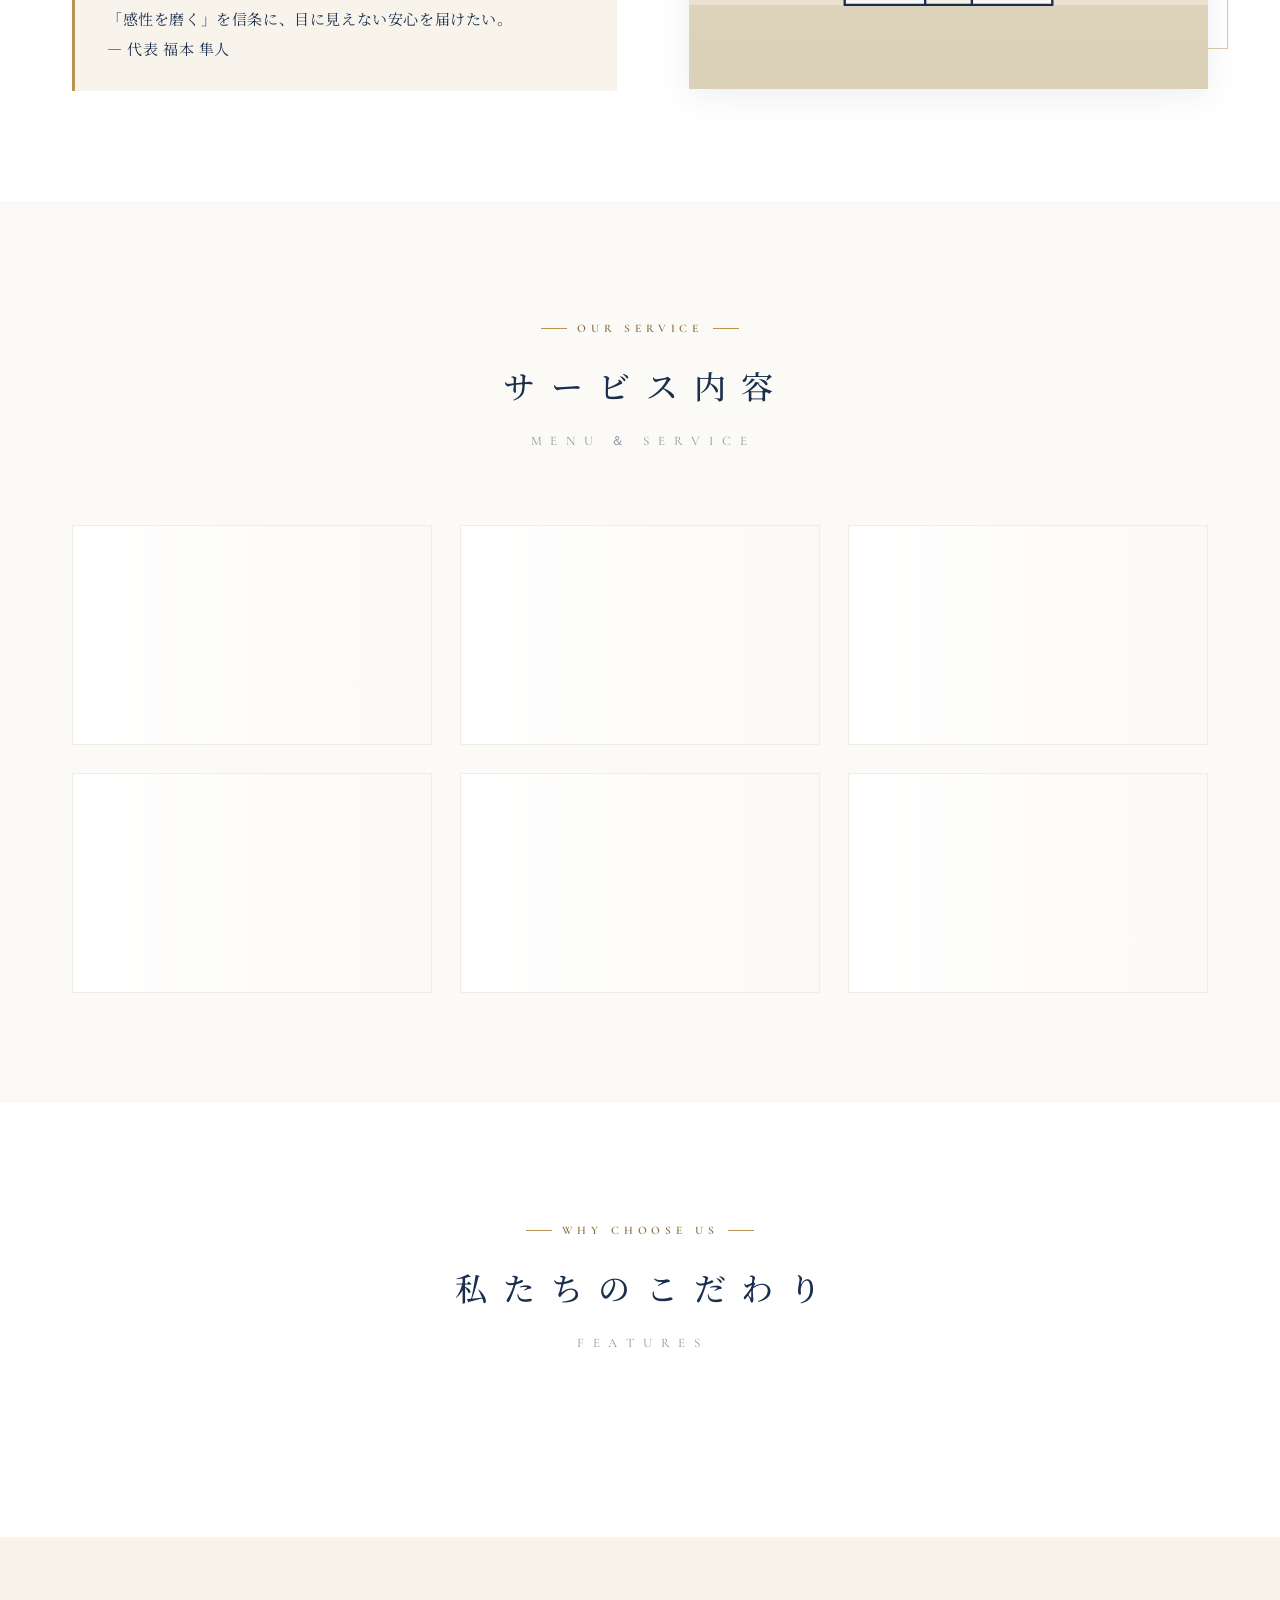
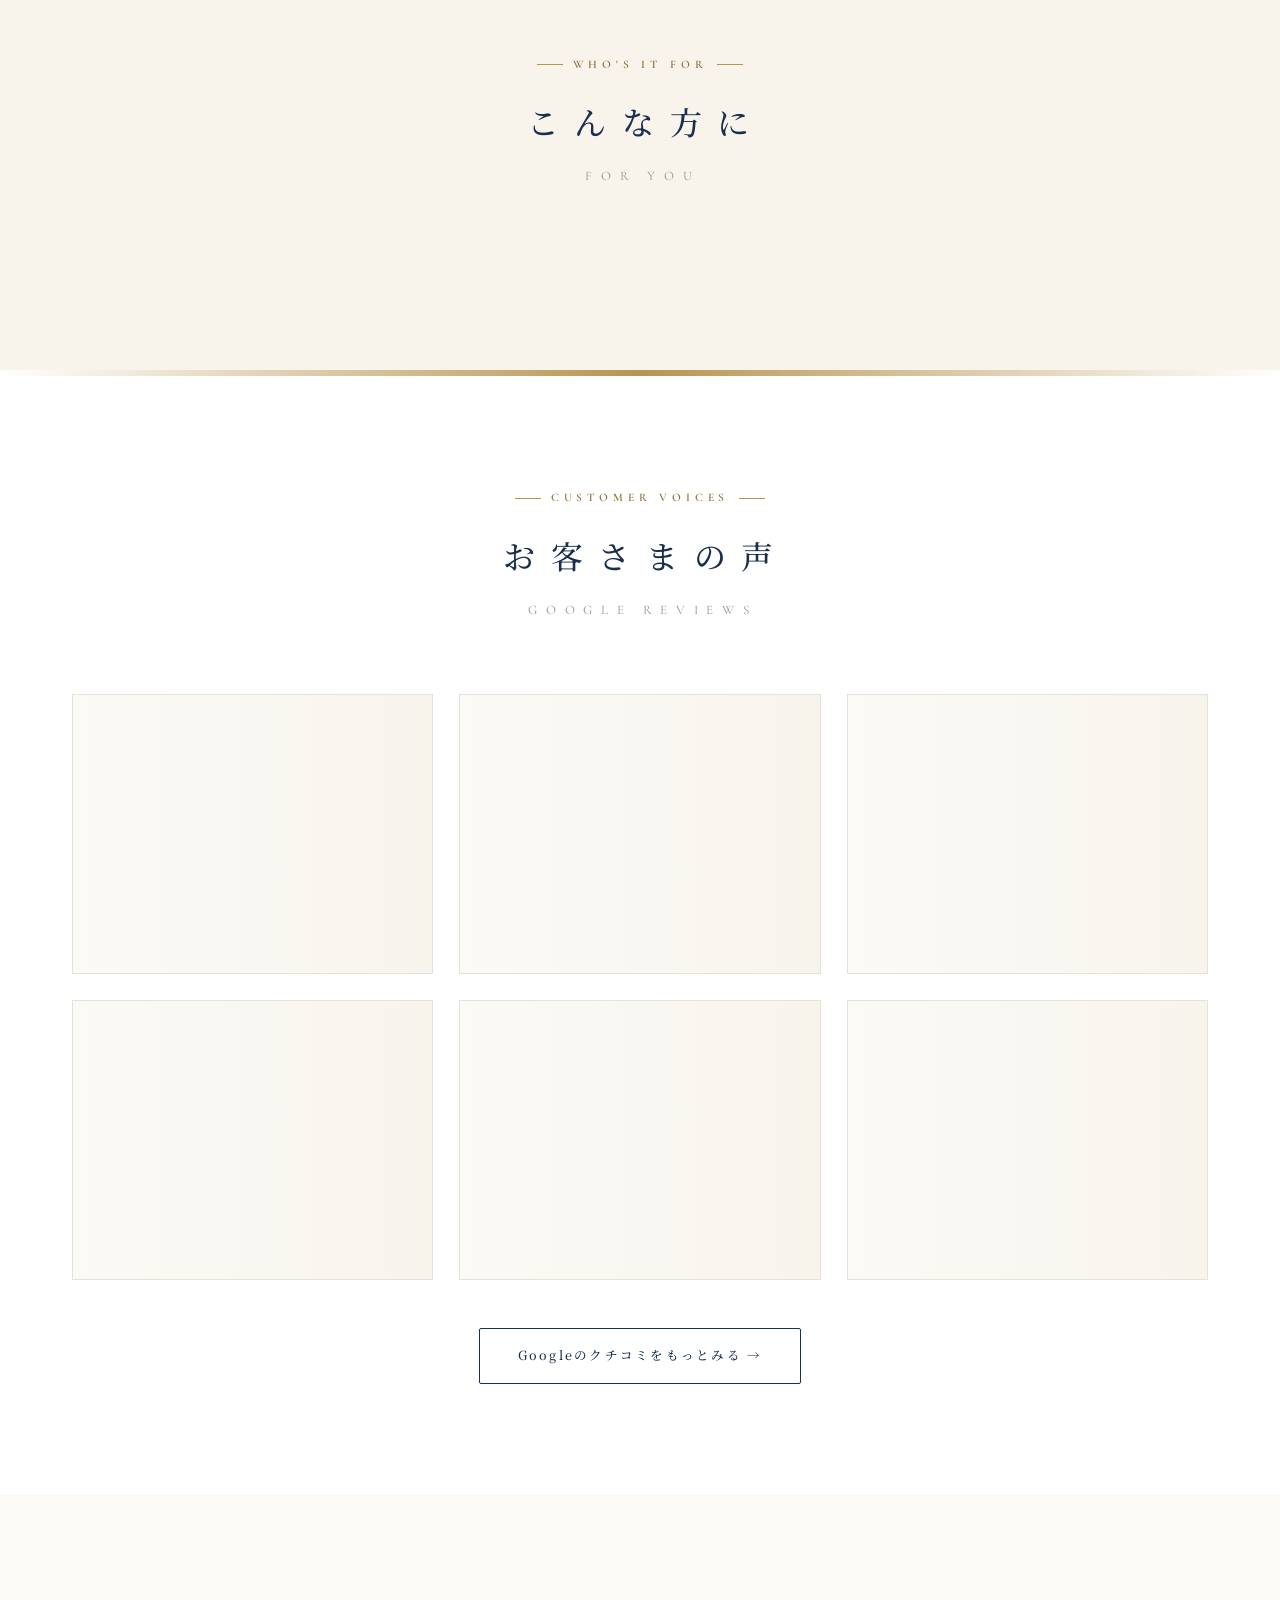
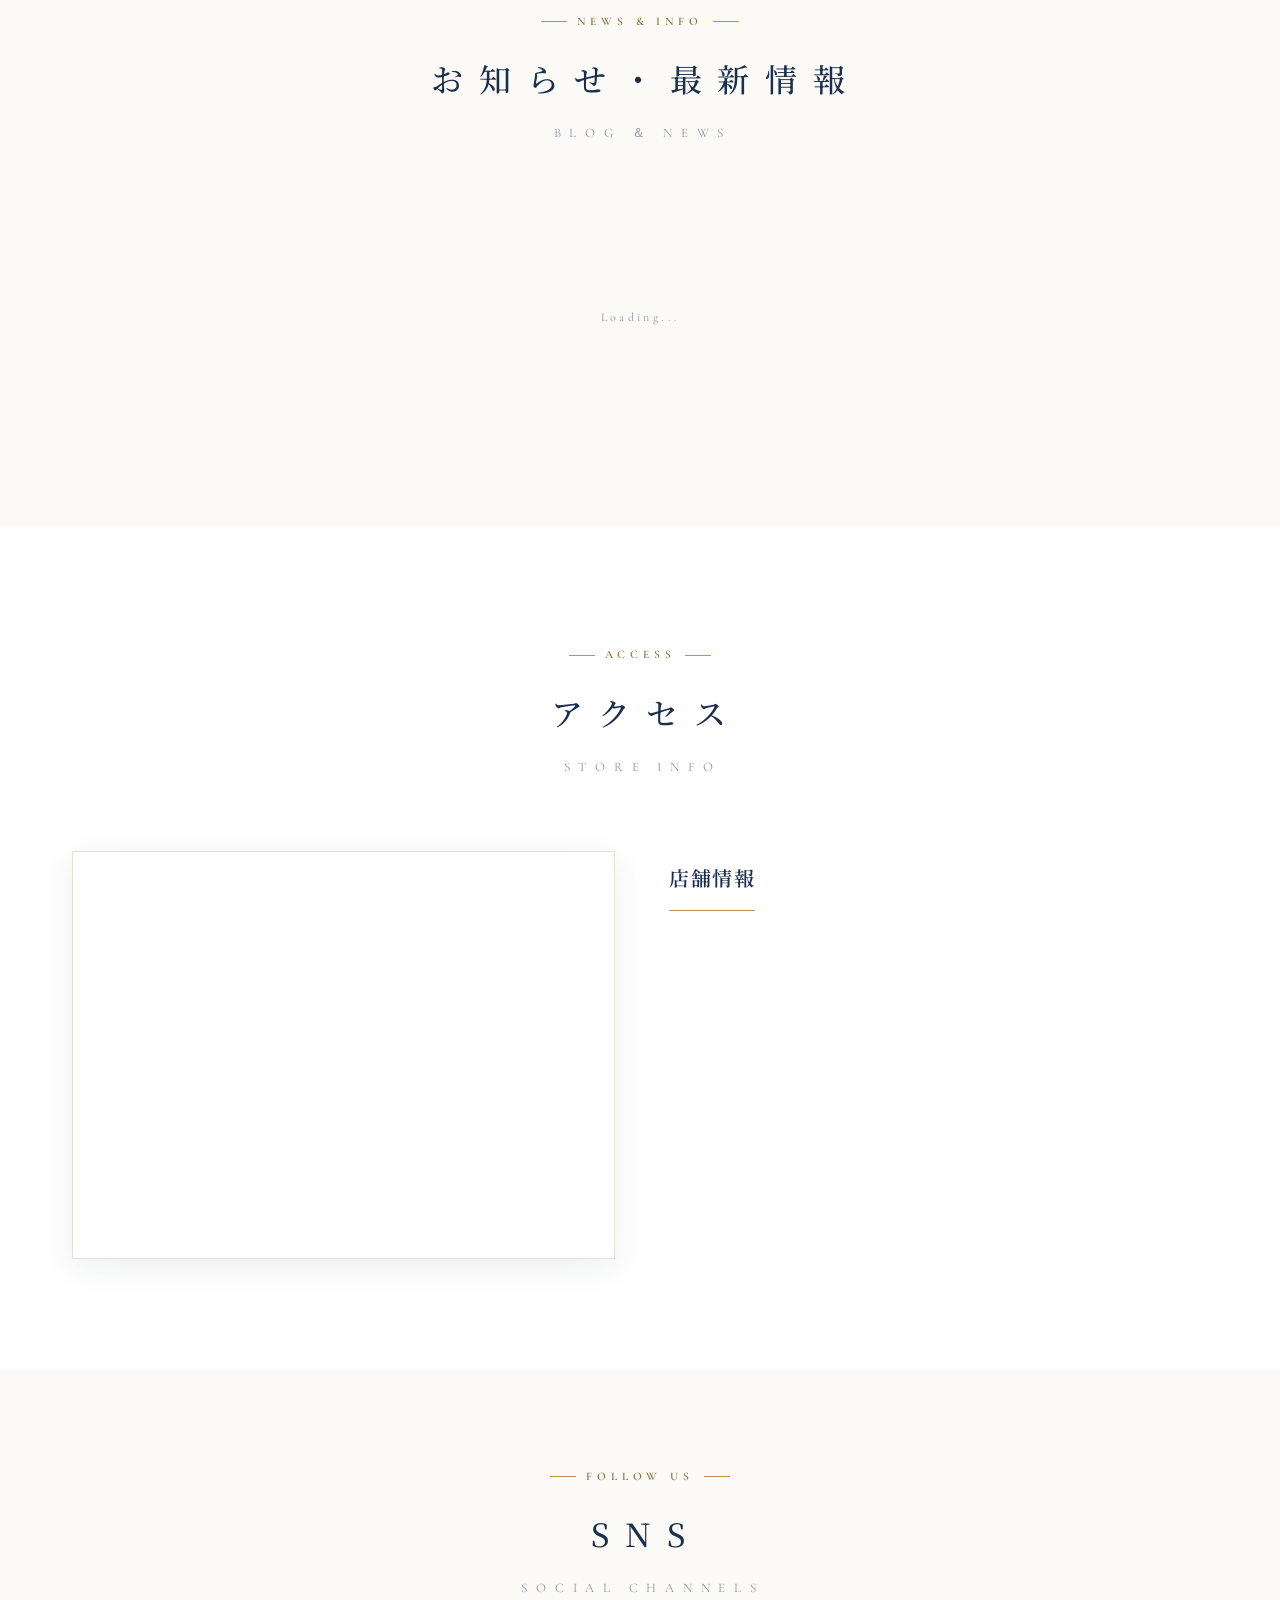
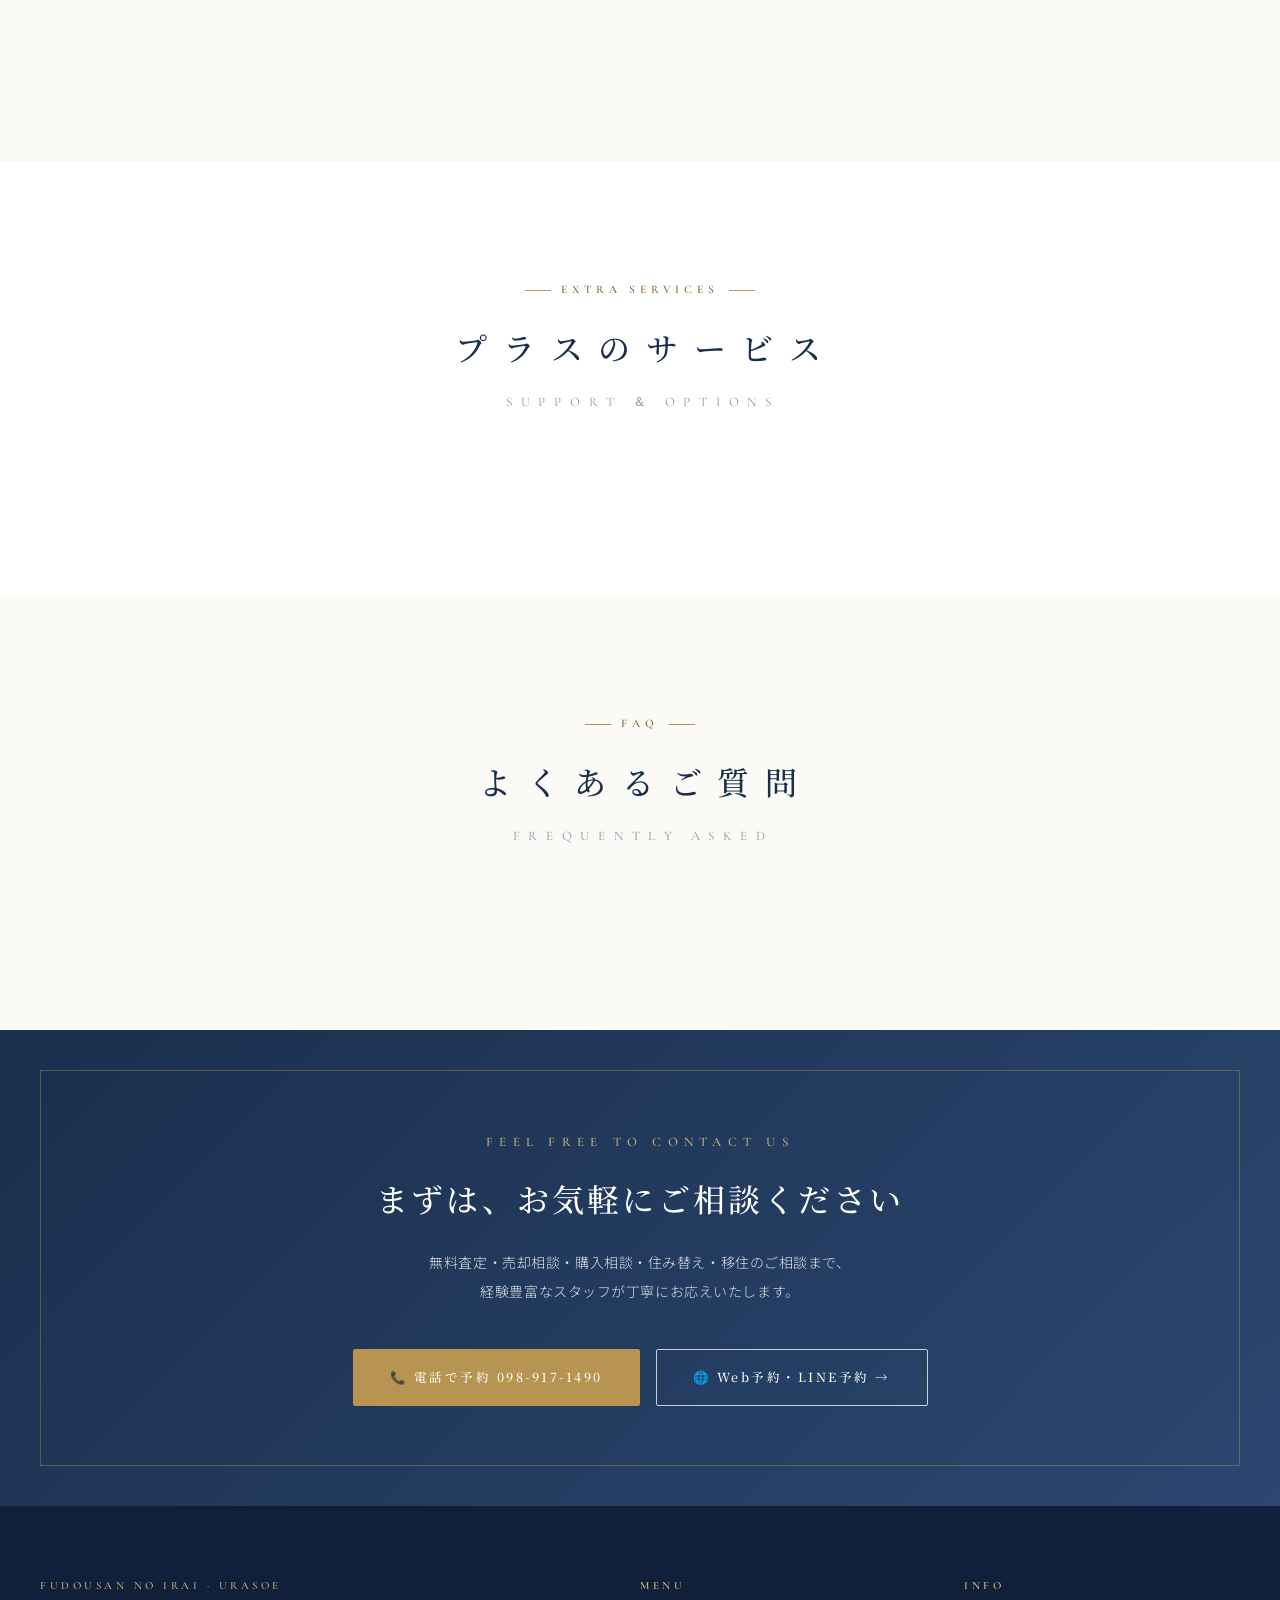
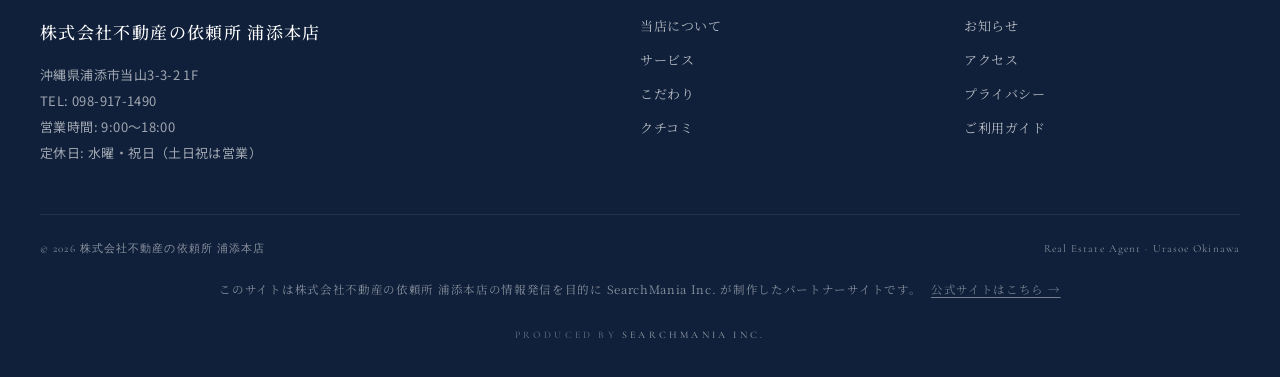
==== commit 48f5fc98: "SEO/AIO: sameAs +10 profiles / dynamic sitemap Function / blog SSR / robots AI-allow / llms.txt / CI" ====
--- a/index.html
+++ b/index.html
@@ -66,7 +66,18 @@
     "https://www.fudousannoirai.com/",
     "https://www.instagram.com/fudousannoiraisho/",
     "https://www.youtube.com/channel/UCdkby1N348kVEZBVQAQ3aUA",
-    "https://ja-jp.facebook.com/fudousannoirisyo/"
+    "https://ja-jp.facebook.com/fudousannoirisyo/",
+    "https://share.google/UePDLDZ4fTHq4b6UV",
+    "https://suumo.jp/ikkodate/kaisha/__JJ_JJ051FD001_arz1090z2bsz1020z2kcz1164375001.html",
+    "https://www.homes.co.jp/realtor/mid-3217164hdlY4TDWND5U/",
+    "https://toushi.homes.co.jp/shop/detail/38154/",
+    "https://www.athome.co.jp/ahks/fudousannoirai.html",
+    "https://realestate.yahoo.co.jp/company/used/bc00017165/",
+    "https://map.yahoo.co.jp/v3/place/hfslnC8nB62",
+    "https://www.mapion.co.jp/phonebook/M21002/47208/24730228779/",
+    "https://www.navitime.co.jp/poi?spot=01376-18080507030",
+    "https://goohome.jp/fudousan/realtor/552/",
+    "https://chukodate.chintaistyle.jp/result/detail-about-agent_305967.html"
   ]
 }
 </script>
@@ -839,7 +850,7 @@
 
     const slugMatch = (b.url || '').match(/\/blog\/([^\/\?#]+)/);
     const postSlug  = slugMatch ? slugMatch[1] : (b.date || '');
-    const blogHref  = postSlug ? `/blog/?post=${postSlug}&n=${i}` : null;
+    const blogHref  = postSlug ? `/blog/${encodeURIComponent(postSlug)}/` : null;
     const tagOpen  = blogHref
       ? `<a href="${blogHref}" class="e blog-card reveal">`
       : `<article class="e blog-card reveal" role="button" tabindex="0" data-idx="${i}">`;
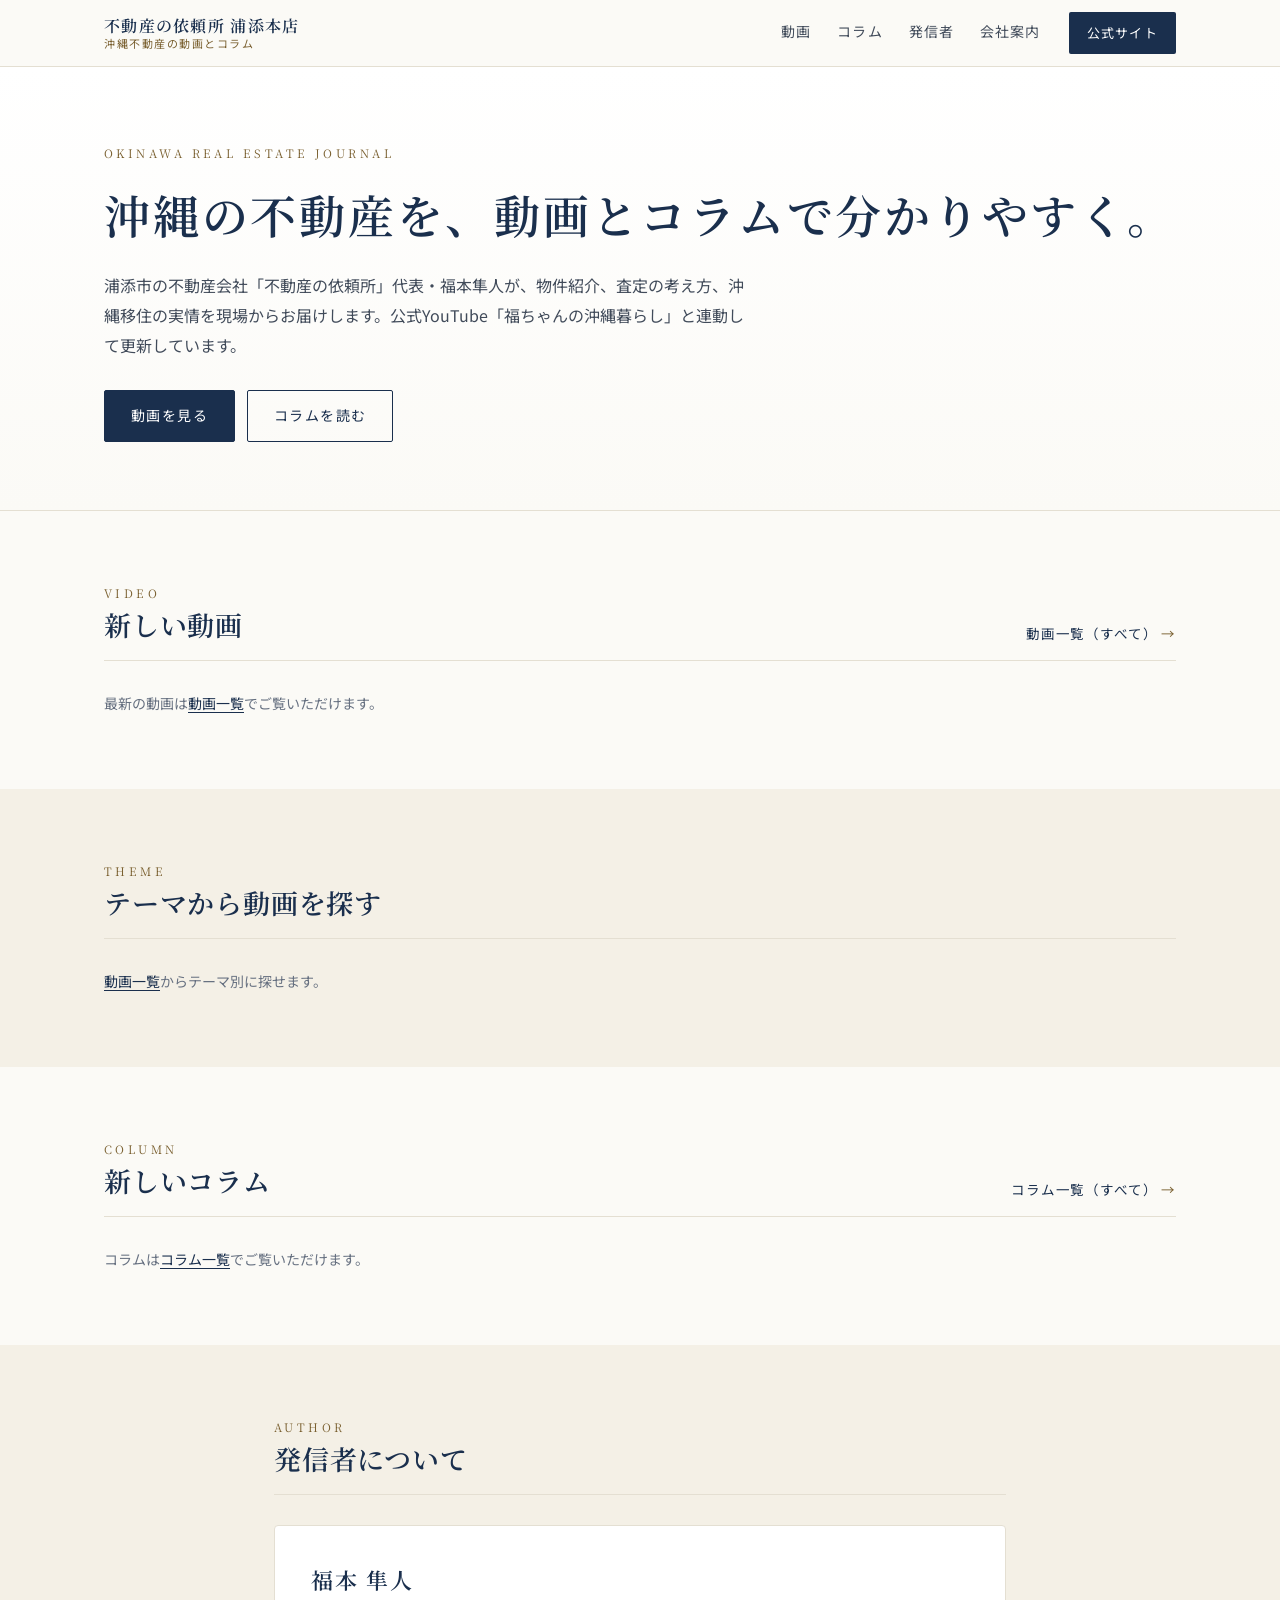
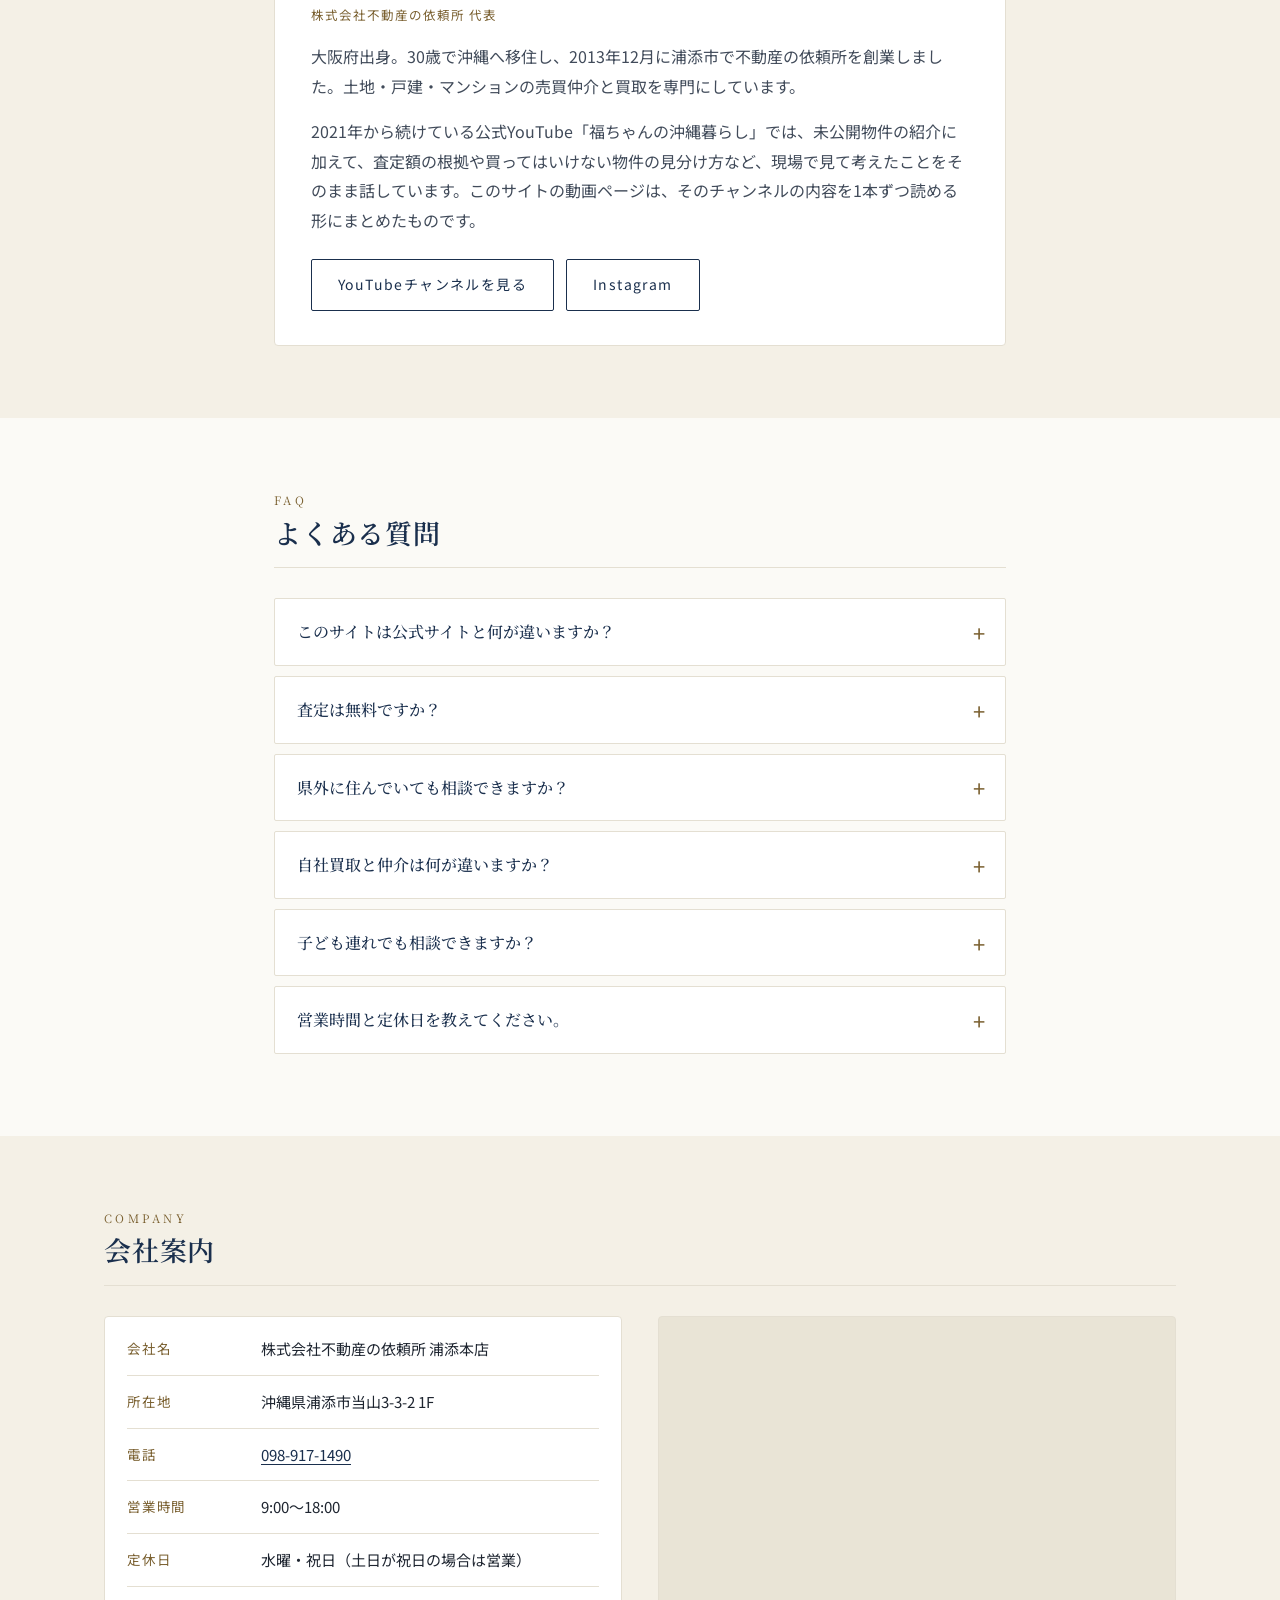
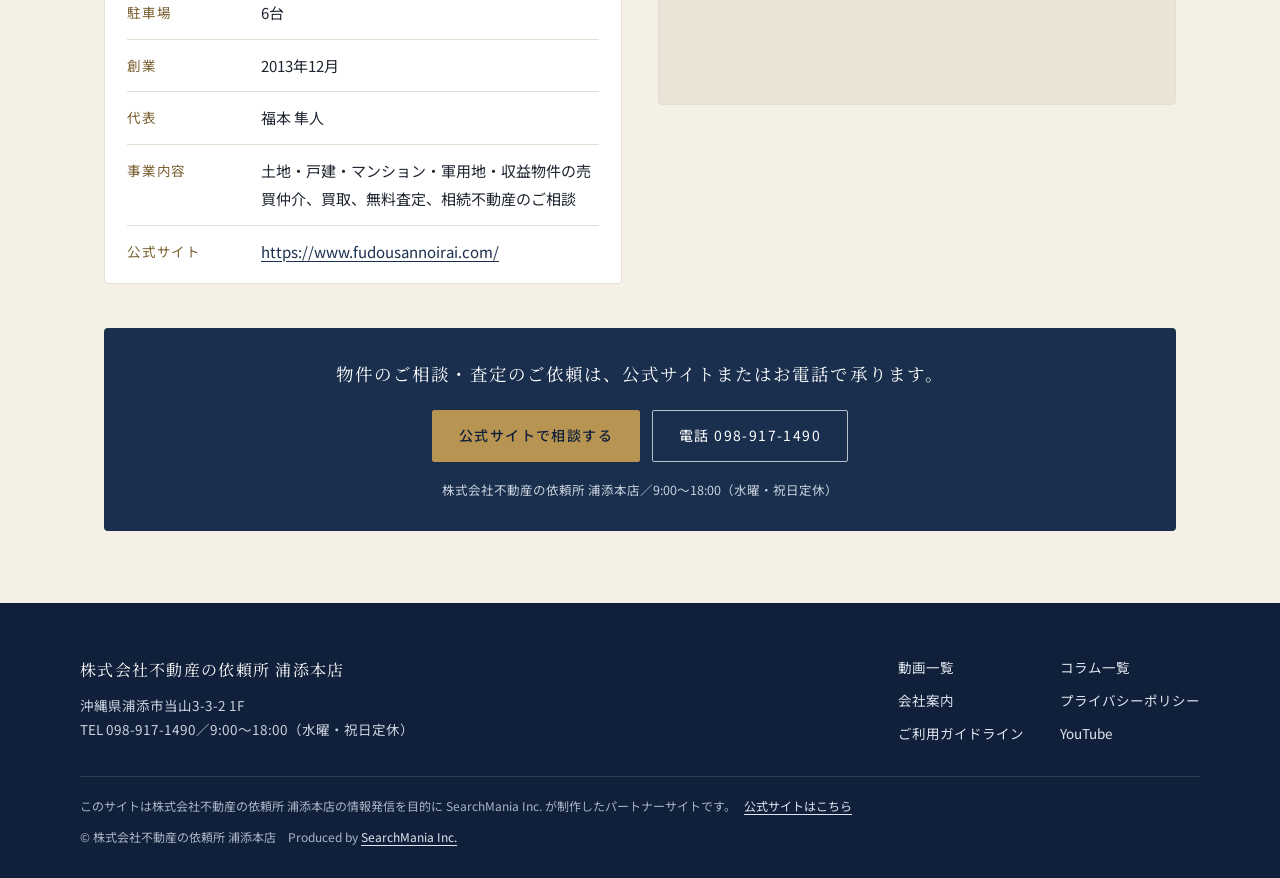
==== commit f5a8716d: "Rebuild as a video-and-column blog site driven by the official YouTube channel Top page becomes a hu" ====
--- a/index.html
+++ b/index.html
@@ -2,1036 +2,265 @@
 <html lang="ja">
 <head>
 <meta charset="UTF-8">
-<meta name="viewport" content="width=device-width,initial-scale=1,viewport-fit=cover">
 <meta http-equiv="content-language" content="ja">
-<meta name="theme-color" content="#1e3a5f">
-
-<title>株式会社不動産の依頼所 浦添本店 | 沖縄・浦添の不動産売買・買取・仲介</title>
-<meta name="description" content="沖縄県浦添市の不動産の依頼所 浦添本店。売買・買取・仲介・無料査定・自社買取まで、10年以上の実績でファミリーから移住者まで安心してご相談いただけます。キッズスペース完備。">
-<meta name="keywords" content="不動産,浦添,沖縄,不動産売却,不動産購入,買取,査定,ファミリー,移住,仲介">
-
+<meta name="viewport" content="width=device-width,initial-scale=1">
+<title>不動産の依頼所 浦添本店｜沖縄不動産の動画とコラム</title>
+<meta name="description" content="沖縄県浦添市の不動産会社「不動産の依頼所」代表・福本隼人が、物件紹介・査定の考え方・沖縄移住の実情を動画とコラムで発信。公式YouTube「福ちゃんの沖縄暮らし」と連動して更新しています。">
+<meta name="robots" content="index,follow,max-image-preview:large,max-video-preview:-1">
+<meta name="theme-color" content="#1a2f4d">
 <link rel="canonical" href="https://fudousan-irai-urasoe.search-mania.net/">
-<link rel="icon" type="image/svg+xml" href="./favicon.svg">
-
-<link rel="preconnect" href="https://script.google.com" crossorigin>
-<link rel="preconnect" href="https://fonts.googleapis.com">
-<link rel="preconnect" href="https://fonts.gstatic.com" crossorigin>
-<link rel="dns-prefetch" href="//drive.google.com">
-<link rel="dns-prefetch" href="//lh3.googleusercontent.com">
+<link rel="icon" type="image/svg+xml" href="/favicon.svg">
+<meta name="google-site-verification" content="LZg90oxtbqi0v6An7Fc0uO3ufbqcmW4_Qp9mCI2u6wk">
 
 <meta property="og:type" content="website">
-<meta property="og:site_name" content="株式会社不動産の依頼所 浦添本店">
-<meta property="og:title" content="株式会社不動産の依頼所 浦添本店 | 沖縄・浦添の不動産売買・買取・仲介">
-<meta property="og:description" content="沖縄県浦添市の不動産の依頼所 浦添本店。売買・買取・仲介・無料査定まで10年以上の実績。">
+<meta property="og:site_name" content="不動産の依頼所 浦添本店｜沖縄不動産の動画とコラム">
+<meta property="og:title" content="不動産の依頼所 浦添本店｜沖縄不動産の動画とコラム">
+<meta property="og:description" content="浦添市の不動産会社の代表が、物件紹介・査定の考え方・沖縄移住の実情を動画とコラムで発信しています。">
 <meta property="og:url" content="https://fudousan-irai-urasoe.search-mania.net/">
-<meta property="og:image" content="https://fudousan-irai-urasoe.search-mania.net/ogp.svg">
+<meta property="og:image" content="https://fudousan-irai-urasoe.search-mania.net/ogp.png">
 <meta property="og:image:width" content="1200">
 <meta property="og:image:height" content="630">
 <meta property="og:locale" content="ja_JP">
-
 <meta name="twitter:card" content="summary_large_image">
-<meta name="twitter:title" content="株式会社不動産の依頼所 浦添本店">
-<meta name="twitter:description" content="沖縄・浦添の不動産売買・買取・仲介。10年以上の実績で安心。">
-<meta name="twitter:image" content="https://fudousan-irai-urasoe.search-mania.net/ogp.svg">
-
-<link rel="stylesheet" href="shared.css?v=10">
-<meta name="google-site-verification" content="LZg90oxtbqi0v6An7Fc0uO3ufbqcmW4_Qp9mCI2u6wk" />
+
+<link rel="preconnect" href="https://fonts.googleapis.com">
+<link rel="preconnect" href="https://fonts.gstatic.com" crossorigin>
+<link rel="preconnect" href="https://i.ytimg.com">
+<link href="https://fonts.googleapis.com/css2?family=Noto+Serif+JP:wght@500;600&family=Noto+Sans+JP:wght@400;500&display=swap" rel="stylesheet">
+<link rel="stylesheet" href="/site.css?v=20261005b">
 
 <script type="application/ld+json">
 {
   "@context": "https://schema.org",
-  "@type": "RealEstateAgent",
-  "name": "株式会社不動産の依頼所 浦添本店",
-  "image": "https://fudousan-irai-urasoe.search-mania.net/ogp.svg",
-  "url": "https://fudousan-irai-urasoe.search-mania.net/",
-  "telephone": "098-917-1490",
-  "inLanguage": "ja",
-  "priceRange": "$$",
-  "address": {
-    "@type": "PostalAddress",
-    "streetAddress": "当山3-3-2 1F",
-    "addressLocality": "浦添市",
-    "addressRegion": "沖縄県",
-    "addressCountry": "JP"
-  },
-  "openingHoursSpecification": [
-    {
-      "@type": "OpeningHoursSpecification",
-      "dayOfWeek": ["Monday","Tuesday","Thursday","Friday","Saturday","Sunday"],
-      "opens": "09:00",
-      "closes": "18:00"
+  "@graph": [
+    {
+      "@type": ["RealEstateAgent", "Organization"],
+      "@id": "https://fudousan-irai-urasoe.search-mania.net/#organization",
+      "name": "株式会社不動産の依頼所 浦添本店",
+      "url": "https://fudousan-irai-urasoe.search-mania.net/",
+      "image": "https://fudousan-irai-urasoe.search-mania.net/ogp.png",
+      "telephone": "+81-98-917-1490",
+      "foundingDate": "2013-12-27",
+      "priceRange": "¥¥",
+      "areaServed": "沖縄県",
+      "address": {
+        "@type": "PostalAddress",
+        "streetAddress": "当山3-3-2 1F",
+        "addressLocality": "浦添市",
+        "addressRegion": "沖縄県",
+        "addressCountry": "JP"
+      },
+      "openingHoursSpecification": [{
+        "@type": "OpeningHoursSpecification",
+        "dayOfWeek": ["Monday", "Tuesday", "Thursday", "Friday", "Saturday", "Sunday"],
+        "opens": "09:00",
+        "closes": "18:00"
+      }],
+      "founder": { "@id": "https://fudousan-irai-urasoe.search-mania.net/#author" },
+      "sameAs": [
+        "https://www.fudousannoirai.com/",
+        "https://www.youtube.com/channel/UCdkby1N348kVEZBVQAQ3aUA",
+        "https://www.instagram.com/fudousannoiraisho/",
+        "https://ja-jp.facebook.com/fudousannoirisyo/",
+        "https://share.google/UePDLDZ4fTHq4b6UV",
+        "https://suumo.jp/ikkodate/kaisha/__JJ_JJ051FD001_arz1090z2bsz1020z2kcz1164375001.html",
+        "https://www.homes.co.jp/realtor/mid-3217164hdlY4TDWND5U/",
+        "https://toushi.homes.co.jp/shop/detail/38154/",
+        "https://www.athome.co.jp/ahks/fudousannoirai.html",
+        "https://realestate.yahoo.co.jp/company/used/bc00017165/",
+        "https://map.yahoo.co.jp/v3/place/hfslnC8nB62",
+        "https://www.mapion.co.jp/phonebook/M21002/47208/24730228779/",
+        "https://www.navitime.co.jp/poi?spot=01376-18080507030",
+        "https://goohome.jp/fudousan/realtor/552/",
+        "https://chukodate.chintaistyle.jp/result/detail-about-agent_305967.html"
+      ]
+    },
+    {
+      "@type": "WebSite",
+      "@id": "https://fudousan-irai-urasoe.search-mania.net/#website",
+      "url": "https://fudousan-irai-urasoe.search-mania.net/",
+      "name": "不動産の依頼所 浦添本店｜沖縄不動産の動画とコラム",
+      "inLanguage": "ja",
+      "publisher": { "@id": "https://fudousan-irai-urasoe.search-mania.net/#organization" }
+    },
+    {
+      "@type": "Person",
+      "@id": "https://fudousan-irai-urasoe.search-mania.net/#author",
+      "name": "福本 隼人",
+      "alternateName": "福ちゃん",
+      "jobTitle": "代表",
+      "worksFor": { "@id": "https://fudousan-irai-urasoe.search-mania.net/#organization" },
+      "knowsAbout": ["沖縄の不動産売買", "不動産査定", "沖縄移住"],
+      "sameAs": ["https://www.youtube.com/channel/UCdkby1N348kVEZBVQAQ3aUA"]
+    },
+    {
+      "@type": "FAQPage",
+      "@id": "https://fudousan-irai-urasoe.search-mania.net/#faq",
+      "mainEntity": [
+        { "@type": "Question", "name": "このサイトは公式サイトと何が違いますか？", "acceptedAnswer": { "@type": "Answer", "text": "このサイトは、株式会社不動産の依頼所 浦添本店の動画とコラムをまとめた情報発信用のパートナーサイトです。物件のお問い合わせや査定のご依頼は、公式サイト（fudousannoirai.com）またはお電話（098-917-1490）で承ります。" } },
+        { "@type": "Question", "name": "査定は無料ですか？", "acceptedAnswer": { "@type": "Answer", "text": "簡易査定・訪問査定ともに無料です。売却を決めていない段階で、相場だけ知りたいというご相談（売らない査定）もお受けしています。" } },
+        { "@type": "Question", "name": "県外に住んでいても相談できますか？", "acceptedAnswer": { "@type": "Answer", "text": "ご相談いただけます。オンライン内覧や物件案内ツアーをご用意しており、県外から沖縄へ移住される方のご相談にも対応しています。" } },
+        { "@type": "Question", "name": "自社買取と仲介は何が違いますか？", "acceptedAnswer": { "@type": "Answer", "text": "自社買取は当社が直接買い取る方法で、仲介手数料がかからず、早く現金化できます。仲介は買い手を探して市場での売却を目指す方法です。ご事情に合わせてご提案します。" } },
+        { "@type": "Question", "name": "子ども連れでも相談できますか？", "acceptedAnswer": { "@type": "Answer", "text": "店内にキッズスペースがあり、ドリンクサービスもご用意しています。お子さま連れでもご相談いただけます。" } },
+        { "@type": "Question", "name": "営業時間と定休日を教えてください。", "acceptedAnswer": { "@type": "Answer", "text": "営業時間は9:00〜18:00、定休日は水曜・祝日です（土日が祝日の場合は営業）。駐車場は6台分あります。" } }
+      ]
     }
-  ],
-  "sameAs": [
-    "https://www.fudousannoirai.com/",
-    "https://www.instagram.com/fudousannoiraisho/",
-    "https://www.youtube.com/channel/UCdkby1N348kVEZBVQAQ3aUA",
-    "https://ja-jp.facebook.com/fudousannoirisyo/",
-    "https://share.google/UePDLDZ4fTHq4b6UV",
-    "https://suumo.jp/ikkodate/kaisha/__JJ_JJ051FD001_arz1090z2bsz1020z2kcz1164375001.html",
-    "https://www.homes.co.jp/realtor/mid-3217164hdlY4TDWND5U/",
-    "https://toushi.homes.co.jp/shop/detail/38154/",
-    "https://www.athome.co.jp/ahks/fudousannoirai.html",
-    "https://realestate.yahoo.co.jp/company/used/bc00017165/",
-    "https://map.yahoo.co.jp/v3/place/hfslnC8nB62",
-    "https://www.mapion.co.jp/phonebook/M21002/47208/24730228779/",
-    "https://www.navitime.co.jp/poi?spot=01376-18080507030",
-    "https://goohome.jp/fudousan/realtor/552/",
-    "https://chukodate.chintaistyle.jp/result/detail-about-agent_305967.html"
   ]
 }
 </script>
 </head>
-<body>
-
-<!-- =============================
-     Page Loader
-     ============================= -->
-<div id="page-loader" aria-hidden="true">
-  <svg class="loader-stamp" viewBox="0 0 88 88" xmlns="http://www.w3.org/2000/svg">
-    <circle cx="44" cy="44" r="42" fill="#1a2f4d"/>
-    <circle cx="44" cy="44" r="34" fill="none" stroke="#b89452" stroke-width="1" stroke-dasharray="2.8 2" opacity="0.75"/>
-    <text x="44" y="61" text-anchor="middle" font-family="'Cormorant Garamond','Libre Baskerville',serif" font-size="42" font-weight="700" fill="#b89452">F</text>
-  </svg>
-  <p class="loader-name">不動産の依頼所 浦添本店</p>
-  <div class="loader-dots" aria-label="読み込み中"><span></span><span></span><span></span></div>
+<body class="home">
+
+<header class="hdr"><div class="hdr__in">
+<a class="brand" href="/"><span class="brand__ja">不動産の依頼所 浦添本店</span><span class="brand__sub">沖縄不動産の動画とコラム</span></a>
+<nav class="gnav" aria-label="メインメニュー"><a href="/video/">動画</a><a href="/blog/">コラム</a><a href="#author">発信者</a><a href="#company">会社案内</a></nav>
+<a class="hdr__cta" href="https://www.fudousannoirai.com/" target="_blank" rel="noopener">公式サイト</a>
+</div></header>
+
+<main>
+
+<section class="hero">
+  <div class="hero__in">
+    <p class="eyebrow">OKINAWA REAL ESTATE JOURNAL</p>
+    <h1>沖縄の不動産を、<wbr>動画とコラムで<wbr>分かりやすく。</h1>
+    <p class="hero__lead">浦添市の不動産会社「不動産の依頼所」代表・福本隼人が、物件紹介、査定の考え方、沖縄移住の実情を現場からお届けします。公式YouTube「福ちゃんの沖縄暮らし」と連動して更新しています。</p>
+    <div class="btns">
+      <a class="btn btn--navy" href="/video/">動画を見る</a>
+      <a class="btn btn--line" href="/blog/">コラムを読む</a>
+    </div>
+  </div>
+</section>
+
+<section class="sec" id="videos">
+  <div class="wrap">
+    <header class="sec__head">
+      <div>
+        <p class="eyebrow">VIDEO</p>
+        <h2 class="sec-title">新しい動画</h2>
+      </div>
+      <a class="more" href="/video/">動画一覧（<span id="videoCount">すべて</span>）</a>
+    </header>
+    <div id="featureVideo"><p class="fallback">最新の動画は<a href="/video/">動画一覧</a>でご覧いただけます。</p></div>
+    <div class="grid grid--3 rail" id="latestVideos"></div>
+  </div>
+</section>
+
+<section class="sec sec--tint" id="themes">
+  <div class="wrap">
+    <header class="sec__head">
+      <div>
+        <p class="eyebrow">THEME</p>
+        <h2 class="sec-title">テーマから動画を探す</h2>
+      </div>
+    </header>
+    <div class="themes" id="videoCats"><p class="fallback"><a href="/video/">動画一覧</a>からテーマ別に探せます。</p></div>
+  </div>
+</section>
+
+<section class="sec" id="posts">
+  <div class="wrap">
+    <header class="sec__head">
+      <div>
+        <p class="eyebrow">COLUMN</p>
+        <h2 class="sec-title">新しいコラム</h2>
+      </div>
+      <a class="more" href="/blog/">コラム一覧（<span id="postCount">すべて</span>）</a>
+    </header>
+    <div class="grid grid--3 rail" id="latestPosts"><p class="fallback">コラムは<a href="/blog/">コラム一覧</a>でご覧いただけます。</p></div>
+  </div>
+</section>
+
+<section class="sec sec--tint" id="author">
+  <div class="wrap wrap--narrow">
+    <header class="sec__head">
+      <div>
+        <p class="eyebrow">AUTHOR</p>
+        <h2 class="sec-title">発信者について</h2>
+      </div>
+    </header>
+    <div class="profile">
+      <p class="profile__name">福本 隼人<small>株式会社不動産の依頼所 代表</small></p>
+      <p>大阪府出身。30歳で沖縄へ移住し、2013年12月に浦添市で不動産の依頼所を創業しました。土地・戸建・マンションの売買仲介と買取を専門にしています。</p>
+      <p>2021年から続けている公式YouTube「福ちゃんの沖縄暮らし」では、未公開物件の紹介に加えて、査定額の根拠や買ってはいけない物件の見分け方など、現場で見て考えたことをそのまま話しています。このサイトの動画ページは、そのチャンネルの内容を1本ずつ読める形にまとめたものです。</p>
+      <p class="btns"><a class="btn btn--line" href="https://www.youtube.com/channel/UCdkby1N348kVEZBVQAQ3aUA" target="_blank" rel="noopener">YouTubeチャンネルを見る</a><a class="btn btn--line" href="https://www.instagram.com/fudousannoiraisho/" target="_blank" rel="noopener">Instagram</a></p>
+    </div>
+  </div>
+</section>
+
+<section class="sec" id="reviews" hidden>
+  <div class="wrap">
+    <header class="sec__head">
+      <div>
+        <p class="eyebrow">REVIEWS</p>
+        <h2 class="sec-title">お客さまの声</h2>
+      </div>
+      <a class="more" id="reviewsMore" href="https://share.google/UePDLDZ4fTHq4b6UV" target="_blank" rel="noopener">Googleのクチコミを見る</a>
+    </header>
+    <div class="grid grid--3 rail" id="reviewList"></div>
+  </div>
+</section>
+
+<section class="sec" id="faq">
+  <div class="wrap wrap--narrow">
+    <header class="sec__head">
+      <div>
+        <p class="eyebrow">FAQ</p>
+        <h2 class="sec-title">よくある質問</h2>
+      </div>
+    </header>
+    <div class="faq">
+      <details><summary>このサイトは公式サイトと何が違いますか？</summary><p>このサイトは、株式会社不動産の依頼所 浦添本店の動画とコラムをまとめた情報発信用のパートナーサイトです。物件のお問い合わせや査定のご依頼は、<a href="https://www.fudousannoirai.com/" target="_blank" rel="noopener">公式サイト</a>またはお電話（<a href="tel:0989171490">098-917-1490</a>）で承ります。</p></details>
+      <details><summary>査定は無料ですか？</summary><p>簡易査定・訪問査定ともに無料です。売却を決めていない段階で、相場だけ知りたいというご相談（売らない査定）もお受けしています。</p></details>
+      <details><summary>県外に住んでいても相談できますか？</summary><p>ご相談いただけます。オンライン内覧や物件案内ツアーをご用意しており、県外から沖縄へ移住される方のご相談にも対応しています。</p></details>
+      <details><summary>自社買取と仲介は何が違いますか？</summary><p>自社買取は当社が直接買い取る方法で、仲介手数料がかからず、早く現金化できます。仲介は買い手を探して市場での売却を目指す方法です。ご事情に合わせてご提案します。</p></details>
+      <details><summary>子ども連れでも相談できますか？</summary><p>店内にキッズスペースがあり、ドリンクサービスもご用意しています。お子さま連れでもご相談いただけます。</p></details>
+      <details><summary>営業時間と定休日を教えてください。</summary><p>営業時間は9:00〜18:00、定休日は水曜・祝日です（土日が祝日の場合は営業）。駐車場は6台分あります。</p></details>
+    </div>
+  </div>
+</section>
+
+<section class="sec sec--tint" id="company">
+  <div class="wrap">
+    <header class="sec__head">
+      <div>
+        <p class="eyebrow">COMPANY</p>
+        <h2 class="sec-title">会社案内</h2>
+      </div>
+    </header>
+    <div class="company">
+      <dl class="spec">
+        <div><dt>会社名</dt><dd>株式会社不動産の依頼所 浦添本店</dd></div>
+        <div><dt>所在地</dt><dd>沖縄県浦添市当山3-3-2 1F</dd></div>
+        <div><dt>電話</dt><dd><a href="tel:0989171490">098-917-1490</a></dd></div>
+        <div><dt>営業時間</dt><dd>9:00〜18:00</dd></div>
+        <div><dt>定休日</dt><dd>水曜・祝日（土日が祝日の場合は営業）</dd></div>
+        <div><dt>駐車場</dt><dd>6台</dd></div>
+        <div><dt>創業</dt><dd>2013年12月</dd></div>
+        <div><dt>代表</dt><dd>福本 隼人</dd></div>
+        <div><dt>事業内容</dt><dd>土地・戸建・マンション・軍用地・収益物件の売買仲介、買取、無料査定、相続不動産のご相談</dd></div>
+        <div><dt>公式サイト</dt><dd><a href="https://www.fudousannoirai.com/" target="_blank" rel="noopener">https://www.fudousannoirai.com/</a></dd></div>
+      </dl>
+      <div class="map">
+        <iframe src="https://www.google.com/maps/embed?pb=!1m18!1m12!1m3!1d3578.498470799037!2d127.73725280000001!3d26.2454808!2m3!1f0!2f0!3f0!3m2!1i1024!2i768!4f13.1!3m3!1m2!1s0x34e56d5dd9b7eee9%3A0xfcc2160aa51d7777!2z5qCq5byP5Lya56S-5LiN5YuV55Sj44Gu5L6d6aC85omAIOa1pua3u-acrOW6lw!5e0!3m2!1sja!2sjp!4v1785037077286!5m2!1sja!2sjp" loading="lazy" allowfullscreen referrerpolicy="strict-origin-when-cross-origin" title="株式会社不動産の依頼所 浦添本店の地図"></iframe>
+      </div>
+    </div>
+    <aside class="cta-box">
+      <p class="cta-box__lead">物件のご相談・査定のご依頼は、<wbr>公式サイトまたはお電話で承ります。</p>
+      <div class="btns"><a class="btn btn--navy" href="https://www.fudousannoirai.com/" target="_blank" rel="noopener">公式サイトで相談する</a><a class="btn btn--line" href="tel:0989171490">電話 098-917-1490</a></div>
+      <p class="cta-box__note">株式会社不動産の依頼所 浦添本店／9:00〜18:00（水曜・祝日定休）</p>
+    </aside>
+  </div>
+</section>
+
+</main>
+
+<footer class="ftr"><div class="ftr__in">
+<div class="ftr__brand"><p class="ftr__name">株式会社不動産の依頼所 浦添本店</p><p>沖縄県浦添市当山3-3-2 1F<br>TEL 098-917-1490／9:00〜18:00（水曜・祝日定休）</p></div>
+<nav class="ftr__nav" aria-label="フッターメニュー"><a href="/video/">動画一覧</a><a href="/blog/">コラム一覧</a><a href="#company">会社案内</a><a href="/privacy-policy.html">プライバシーポリシー</a><a href="/terms.html">ご利用ガイドライン</a><a href="https://www.youtube.com/channel/UCdkby1N348kVEZBVQAQ3aUA" target="_blank" rel="noopener">YouTube</a></nav>
 </div>
-
-<!-- =============================
-     Navigation
-     ============================= -->
-<nav class="nav" id="nav">
-  <div class="nav-inner">
-    <a href="#" class="nav-logo">
-      <span class="en">FUDOUSAN NO IRAI</span>
-      不動産の依頼所 浦添本店
-    </a>
-    <ul class="nav-menu">
-      <li><a href="#about">当店について</a></li>
-      <li><a href="#menu">サービス</a></li>
-      <li><a href="#features">こだわり</a></li>
-      <li><a href="#reviews">クチコミ</a></li>
-      <li><a href="#blog">お知らせ</a></li>
-      <li><a href="#access">アクセス</a></li>
-    </ul>
-    <a href="#cta" class="nav-cta" id="navCta">ご予約</a>
-  </div>
-</nav>
-
-<!-- =============================
-     Hero
-     ============================= -->
-<section class="hero" id="hero">
-  <div id="heroPhotoBg" class="hero-photo-bg" aria-hidden="true"></div>
-  <canvas id="heroParticles" class="hero-particles" aria-hidden="true"></canvas>
-  <svg class="hero-waves" viewBox="0 0 1440 120" preserveAspectRatio="none" aria-hidden="true">
-    <path class="wave wave-back" d="M0,60 C240,90 480,30 720,60 C960,90 1200,30 1440,60 L1440,120 L0,120 Z" />
-    <path class="wave wave-mid"  d="M0,70 C240,40 480,100 720,70 C960,40 1200,100 1440,70 L1440,120 L0,120 Z" />
-    <path class="wave wave-front" d="M0,85 C240,110 480,60 720,85 C960,110 1200,60 1440,85 L1440,120 L0,120 Z" />
-  </svg>
-  <div class="hero-frame" aria-hidden="true"></div>
-  <div class="hero-inner container">
-    <span class="hero-eyebrow">Real Estate · Urasoe Okinawa</span>
-    <h1 class="hero-title">
-      <span class="line">家 の こ と 、</span>
-      <span class="line"><span class="accent">信 頼</span> と 安 心 の</span>
-      <span class="line">ご 提 案 を 。</span>
-    </h1>
-    <div class="hero-divider"></div>
-    <p class="hero-sub" id="heroSub">
-      沖縄・浦添で創業10年以上。<br>
-      売買・買取・仲介・無料査定まで、あなたの「はじめの一歩」を、<br>
-      経験豊富なスタッフが誠実にお手伝いいたします。
-    </p>
-    <div class="hero-btns">
-      <a href="#cta" class="hero-btn primary" id="heroBtnPrimary">無料相談・査定を予約</a>
-      <a href="#about" class="hero-btn ghost">当店について</a>
-    </div>
-  </div>
-  <div class="hero-scroll">SCROLL</div>
-</section>
-
-<!-- =============================
-     About
-     ============================= -->
-<section id="about">
-  <div class="container">
-    <div class="sec-head">
-      <span class="eyebrow">About Us</span>
-      <h2 class="section-title">私 た ち の こ と</h2>
-      <p class="section-subtitle">A B O U T　T H E　S H O P</p>
-    </div>
-    <div class="about-grid">
-      <div class="about-text">
-        <div class="paragraphs">
-          <p>沖縄県浦添市当山にある「不動産の依頼所」は、2013年の創業以来、<br>沖縄市以南のファミリー・移住者・住み替えを検討される方々の<br>「はじめの一歩」を、10年以上支えてまいりました。</p>
-          <p>難しく感じられがちな不動産のことを、<br>コンビニに立ち寄るような気軽さで相談いただきたい。<br>そんな想いから、キッズスペースやドリンクサービスもご用意し、<br>女性スタッフを含む経験豊富な仲間たちが、あなたをお迎えします。</p>
-        </div>
-        <div class="about-quote">
-          「感性を磨く」を信条に、目に見えない安心を届けたい。<br>
-          — 代表 福本 隼人
-        </div>
-      </div>
-      <div class="about-photos">
-        <div class="about-photo about-photo--placeholder" aria-hidden="true">
-          <svg viewBox="0 0 400 300" preserveAspectRatio="xMidYMid slice" xmlns="http://www.w3.org/2000/svg">
-            <defs>
-              <linearGradient id="phBg" x1="0" y1="0" x2="0" y2="1">
-                <stop offset="0" stop-color="#f8f4ec"/>
-                <stop offset="1" stop-color="#e5dcc4"/>
-              </linearGradient>
-            </defs>
-            <rect width="400" height="300" fill="url(#phBg)"/>
-            <path d="M0 235 L400 235 L400 300 L0 300 Z" fill="#d4c8ae" opacity="0.55"/>
-            <g stroke="#1a2f4d" stroke-width="1.8" fill="none" stroke-linejoin="round">
-              <path d="M120 235 L120 165 L200 115 L280 165 L280 235 Z" fill="#fbfaf6"/>
-              <path d="M120 165 L200 115 L280 165" stroke-width="2.2"/>
-              <rect x="182" y="188" width="36" height="47" fill="#f5f0e5"/>
-              <rect x="140" y="180" width="26" height="26" fill="#f5f0e5"/>
-              <rect x="234" y="180" width="26" height="26" fill="#f5f0e5"/>
-            </g>
-            <g stroke="#b89452" stroke-width="1.2" fill="none" opacity="0.55">
-              <path d="M0 210 Q100 205, 200 210 T400 210"/>
-              <path d="M0 220 Q100 215, 200 220 T400 220"/>
-            </g>
-            <circle cx="330" cy="70" r="22" fill="none" stroke="#b89452" stroke-width="1.4" opacity="0.55"/>
-            <circle cx="330" cy="70" r="14" fill="#d4b578" opacity="0.4"/>
-          </svg>
-        </div>
-      </div>
-    </div>
-  </div>
-</section>
-
-<!-- =============================
-     Menu / Service
-     ============================= -->
-<section id="menu">
-  <div class="container">
-    <div class="sec-head">
-      <span class="eyebrow">Our Service</span>
-      <h2 class="section-title">サ ー ビ ス 内 容</h2>
-      <p class="section-subtitle">M E N U　＆　S E R V I C E</p>
-    </div>
-    <div class="menu-grid" id="menuGrid">
-      <div class="menu-skel"></div>
-      <div class="menu-skel"></div>
-      <div class="menu-skel"></div>
-      <div class="menu-skel"></div>
-      <div class="menu-skel"></div>
-      <div class="menu-skel"></div>
-    </div>
-  </div>
-</section>
-
-<!-- =============================
-     Features
-     ============================= -->
-<section id="features">
-  <div class="container">
-    <div class="sec-head">
-      <span class="eyebrow">Why Choose Us</span>
-      <h2 class="section-title">私 た ち の こ だ わ り</h2>
-      <p class="section-subtitle">F E A T U R E S</p>
-    </div>
-    <div class="features-list" id="featuresList">
-      <!-- CMS が動的に書き換える -->
-    </div>
-  </div>
-</section>
-
-<!-- =============================
-     For You
-     ============================= -->
-<section id="foryou">
-  <div class="container">
-    <div class="sec-head">
-      <span class="eyebrow">Who's It For</span>
-      <h2 class="section-title">こ ん な 方 に</h2>
-      <p class="section-subtitle">F O R　Y O U</p>
-    </div>
-    <div class="scenes" id="scenesGrid">
-      <!-- CMS が動的に書き換える -->
-    </div>
-  </div>
-</section>
-
-<!-- =============================
-     Reviews
-     ============================= -->
-<section id="reviews">
-  <div class="container">
-    <div class="sec-head">
-      <span class="eyebrow">Customer Voices</span>
-      <h2 class="section-title">お 客 さ ま の 声</h2>
-      <p class="section-subtitle">G O O G L E　R E V I E W S</p>
-    </div>
-    <div class="reviews-grid" id="reviewsGrid">
-      <div class="review-skel"></div>
-      <div class="review-skel"></div>
-      <div class="review-skel"></div>
-      <div class="review-skel"></div>
-      <div class="review-skel"></div>
-      <div class="review-skel"></div>
-    </div>
-    <div class="reviews-more-wrap">
-      <a id="reviewsMoreBtn" class="btn-reviews-more" href="#" target="_blank" rel="noopener">
-        Googleのクチコミをもっとみる →
-      </a>
-    </div>
-  </div>
-</section>
-
-<!-- =============================
-     Blog
-     ============================= -->
-<section id="blog">
-  <div class="container">
-    <div class="sec-head">
-      <span class="eyebrow dual">News &amp; Info</span>
-      <h2 class="section-title">お 知 ら せ ・ 最 新 情 報</h2>
-      <p class="section-subtitle">B L O G　＆　N E W S</p>
-    </div>
-    <div class="wall cms-loading">
-      <!-- CMS が動的に書き換える -->
-    </div>
-  </div>
-</section>
-
-<!-- =============================
-     Access
-     ============================= -->
-<section id="access">
-  <div class="container">
-    <div class="sec-head">
-      <span class="eyebrow">Access</span>
-      <h2 class="section-title">ア ク セ ス</h2>
-      <p class="section-subtitle">S T O R E　I N F O</p>
-    </div>
-    <div class="access-grid">
-      <div class="map-wrap" id="mapEmbed">
-        <iframe
-          src="https://www.google.com/maps/embed?pb=!1m18!1m12!1m3!1d3578.498470799037!2d127.73725280000001!3d26.2454808!2m3!1f0!2f0!3f0!3m2!1i1024!2i768!4f13.1!3m3!1m2!1s0x34e56d5dd9b7eee9%3A0xfcc2160aa51d7777!2z5qCq5byP5Lya56S-5LiN5YuV55Sj44Gu5L6d6aC85omAIOa1pua3u-acrOW6lw!5e0!3m2!1sja!2sjp!4v1785037077286!5m2!1sja!2sjp"
-          width="100%" height="100%" style="border:0;" allowfullscreen="" loading="lazy"
-          referrerpolicy="strict-origin-when-cross-origin"
-          title="株式会社不動産の依頼所 浦添本店 アクセスマップ"></iframe>
-      </div>
-      <div class="access-info">
-        <h3>店舗情報</h3>
-        <dl></dl>
-        <table></table>
-      </div>
-    </div>
-  </div>
-</section>
-
-<!-- =============================
-     SNS
-     ============================= -->
-<section id="sns">
-  <div class="container">
-    <div class="sec-head">
-      <span class="eyebrow">Follow Us</span>
-      <h2 class="section-title">S N S</h2>
-      <p class="section-subtitle">S O C I A L　C H A N N E L S</p>
-    </div>
-    <div class="row" id="snsRow">
-      <!-- CMS が動的に書き換える -->
-    </div>
-  </div>
-</section>
-
-<!-- =============================
-     Delivery / Service Extras
-     ============================= -->
-<section id="delivery">
-  <div class="container">
-    <div class="sec-head">
-      <span class="eyebrow">Extra Services</span>
-      <h2 class="section-title">プ ラ ス の サ ー ビ ス</h2>
-      <p class="section-subtitle">S U P P O R T　＆　O P T I O N S</p>
-    </div>
-    <div class="cards" id="deliveryCards">
-      <!-- CMS が動的に書き換える -->
-    </div>
-  </div>
-</section>
-
-<!-- =============================
-     FAQ
-     ============================= -->
-<section id="faq">
-  <div class="container">
-    <div class="sec-head">
-      <span class="eyebrow">FAQ</span>
-      <h2 class="section-title">よ く あ る ご 質 問</h2>
-      <p class="section-subtitle">F R E Q U E N T L Y　A S K E D</p>
-    </div>
-    <div class="qa" id="faqList">
-      <!-- CMS が動的に書き換える -->
-    </div>
-  </div>
-</section>
-
-<!-- =============================
-     CTA
-     ============================= -->
-<section id="cta">
-  <div class="container">
-    <p class="cta-headline1" id="ctaH1">FEEL FREE TO CONTACT US</p>
-    <h2 class="cta-headline2" id="ctaH2">まずは、お気軽にご相談ください</h2>
-    <p class="cta-sub" id="ctaSub">
-      無料査定・売却相談・購入相談・住み替え・移住のご相談まで、<br>
-      経験豊富なスタッフが丁寧にお応えいたします。
-    </p>
-    <div class="cta-btns">
-      <a class="cta-btn solid" href="tel:098-917-1490" id="ctaBtn1">📞 電話で予約 098-917-1490</a>
-      <a class="cta-btn outline" href="https://www.fudousannoirai.com/" target="_blank" rel="noopener" id="ctaBtn2">🌐 Web予約・LINE予約 →</a>
-    </div>
-  </div>
-</section>
-
-<!-- =============================
-     Footer
-     ============================= -->
-<footer>
-  <div class="footer-inner">
-    <div class="footer-brand">
-      <div class="footer-en">FUDOUSAN NO IRAI · URASOE</div>
-      <h4 id="fBrand">株式会社不動産の依頼所 浦添本店</h4>
-      <p id="fDesc">
-        沖縄県浦添市当山3-3-2 1F<br>
-        TEL: 098-917-1490<br>
-        営業時間: 9:00〜18:00<br>
-        定休日: 水曜・祝日（土日祝は営業）
-      </p>
-    </div>
-    <div class="footer-col">
-      <h5>MENU</h5>
-      <ul>
-        <li><a href="#about">当店について</a></li>
-        <li><a href="#menu">サービス</a></li>
-        <li><a href="#features">こだわり</a></li>
-        <li><a href="#reviews">クチコミ</a></li>
-      </ul>
-    </div>
-    <div class="footer-col">
-      <h5>INFO</h5>
-      <ul>
-        <li><a href="#blog">お知らせ</a></li>
-        <li><a href="#access">アクセス</a></li>
-        <li><a href="/privacy-policy.html">プライバシー</a></li>
-        <li><a href="/terms.html">ご利用ガイド</a></li>
-      </ul>
-    </div>
-  </div>
-
-  <div class="footer-bottom">
-    <span id="fCopy">© 2026 株式会社不動産の依頼所 浦添本店</span>
-    <span>Real Estate Agent · Urasoe Okinawa</span>
-  </div>
-
-  <p class="partner-notice-inline">
-    このサイトは株式会社不動産の依頼所 浦添本店の情報発信を目的に SearchMania Inc. が制作したパートナーサイトです。
-    <a id="partnerLink" href="https://www.fudousannoirai.com/" target="_blank" rel="noopener noreferrer">公式サイトはこちら →</a>
-  </p>
-
-  <div class="produced-by">
-    Produced by <a href="https://search-mania.net/" target="_blank" rel="noopener noreferrer">SearchMania Inc.</a>
-  </div>
+<p class="ftr__partner">このサイトは株式会社不動産の依頼所 浦添本店の情報発信を目的に SearchMania Inc. が制作したパートナーサイトです。<a href="https://www.fudousannoirai.com/" target="_blank" rel="noopener">公式サイトはこちら</a></p>
+<p class="ftr__copy">© 株式会社不動産の依頼所 浦添本店　Produced by <a href="https://search-mania.net/" target="_blank" rel="noopener">SearchMania Inc.</a></p>
 </footer>
-
-<script>
-/* ============================================================
-   Config
-   ============================================================ */
-const GAS_URL = 'https://script.google.com/macros/s/AKfycbxiMWI1-y7MkJqd6v1A0G97YQlgO2cL77CcVZNKQVTijQnTuBQjsDE9q6caCmrZmKWmjA/exec';
-const CACHE_KEY = 'fudousan_irai_cms_v1';
-const CACHE_TTL = 30 * 60 * 1000;
-
-if (history.scrollRestoration) history.scrollRestoration = 'manual';
-window.scrollTo(0, 0);
-
-const _loaderStart = Date.now();
-function _hideLoader() {
-  const el = document.getElementById('page-loader');
-  if (!el || el.dataset.done) return;
-  el.dataset.done = '1';
-  const wait = Math.max(0, 500 - (Date.now() - _loaderStart));
-  setTimeout(() => {
-    el.classList.add('fade-out');
-    setTimeout(() => el.remove(), 450);
-  }, wait);
-}
-/* CMS fetch does NOT block loader — skeleton loaders in Menu/Reviews cover progressive CMS render */
-if (document.readyState === 'complete' || document.readyState === 'interactive') {
-  setTimeout(_hideLoader, 700);
-} else {
-  document.addEventListener('DOMContentLoaded', () => setTimeout(_hideLoader, 500));
-}
-setTimeout(_hideLoader, 2500);
-
-/* ============================================================
-   Nav scroll behavior + Hero parallax
-   ============================================================ */
-(function() {
-  const nav = document.getElementById('nav');
-  const heroFrame = document.querySelector('.hero-frame');
-  const heroTitle = document.querySelector('.hero-title');
-  const heroSub   = document.querySelector('.hero-sub');
-  const reduce = window.matchMedia('(prefers-reduced-motion: reduce)').matches;
-  let ticking = false;
-  function onScroll() {
-    if (!ticking) {
-      window.requestAnimationFrame(() => {
-        const y = window.scrollY;
-        if (y > 40) nav.classList.add('scrolled'); else nav.classList.remove('scrolled');
-        if (!reduce && y < 800) {
-          if (heroFrame) heroFrame.style.transform = 'translate3d(0,' + (y * 0.18) + 'px,0)';
-          if (heroTitle) heroTitle.style.transform = 'translate3d(0,' + (y * 0.08) + 'px,0)';
-          if (heroSub)   heroSub.style.transform   = 'translate3d(0,' + (y * 0.05) + 'px,0)';
-        }
-        ticking = false;
-      });
-      ticking = true;
-    }
-  }
-  window.addEventListener('scroll', onScroll, { passive: true });
-  onScroll();
-})();
-
-/* ============================================================
-   Ocean Particles — Okinawa sea sparkle
-   Very subtle: gold + pale blue drifting upward with sine sway
-   ============================================================ */
-(function() {
-  const canvas = document.getElementById('heroParticles');
-  if (!canvas) return;
-  const reduce = window.matchMedia('(prefers-reduced-motion: reduce)').matches;
-  if (reduce) return;
-  const ctx = canvas.getContext('2d');
-  if (!ctx) return;
-
-  const COLORS = [
-    'rgba(184,148,82,',   // gold
-    'rgba(184,148,82,',
-    'rgba(212,181,120,',  // gold-light
-    'rgba(168,196,217,',  // sea pale blue
-    'rgba(168,196,217,',
-    'rgba(255,255,255,'   // white sparkle
-  ];
-
-  let W = 0, H = 0, dpr = 1, particles = [];
-
-  function resize() {
-    dpr = Math.min(window.devicePixelRatio || 1, 2);
-    W = canvas.clientWidth = canvas.offsetWidth;
-    H = canvas.clientHeight = canvas.offsetHeight;
-    canvas.width  = W * dpr;
-    canvas.height = H * dpr;
-    ctx.setTransform(dpr, 0, 0, dpr, 0, 0);
-    initParticles();
-  }
-
-  function initParticles() {
-    const isSmall = W < 720;
-    const count = isSmall ? 22 : 55;
-    particles = [];
-    for (let i = 0; i < count; i++) {
-      particles.push(makeP(true));
-    }
-  }
-  function makeP(rand) {
-    return {
-      x: Math.random() * W,
-      y: rand ? Math.random() * H : H + Math.random() * 40,
-      r: 0.9 + Math.random() * 2.4,
-      vy: 0.10 + Math.random() * 0.35,           // upward drift
-      sw: 0.4 + Math.random() * 1.0,              // sine amp
-      sf: 0.005 + Math.random() * 0.012,          // sine freq
-      ph: Math.random() * Math.PI * 2,
-      op: 0.15 + Math.random() * 0.55,
-      op0: 0,
-      twk: 0.6 + Math.random() * 1.6,
-      c:  COLORS[(Math.random() * COLORS.length) | 0]
-    };
-  }
-
-  let t = 0;
-  function frame() {
-    t += 0.012;
-    ctx.clearRect(0, 0, W, H);
-    for (let i = 0; i < particles.length; i++) {
-      const p = particles[i];
-      p.y -= p.vy;
-      const sway = Math.sin(t * p.twk + p.ph) * p.sw;
-      const twinkle = 0.6 + 0.4 * Math.sin(t * 2 * p.twk + p.ph);
-      const opacity = (p.op * twinkle).toFixed(3);
-      ctx.beginPath();
-      ctx.fillStyle = p.c + opacity + ')';
-      ctx.arc(p.x + sway, p.y, p.r, 0, Math.PI * 2);
-      ctx.fill();
-      if (p.y < -10) {
-        particles[i] = makeP(false);
-      }
-    }
-    rafId = requestAnimationFrame(frame);
-  }
-
-  let rafId = 0;
-  resize();
-  frame();
-
-  let rt;
-  window.addEventListener('resize', () => {
-    clearTimeout(rt);
-    rt = setTimeout(resize, 180);
-  }, { passive: true });
-
-  // Pause when hero out of view (save battery)
-  const heroEl = document.getElementById('hero');
-  if (heroEl && 'IntersectionObserver' in window) {
-    const io = new IntersectionObserver(entries => {
-      entries.forEach(e => {
-        if (e.isIntersecting) {
-          if (!rafId) frame();
-        } else {
-          if (rafId) { cancelAnimationFrame(rafId); rafId = 0; }
-        }
-      });
-    }, { threshold: 0 });
-    io.observe(heroEl);
-  }
-})();
-
-/* ============================================================
-   Reveal on scroll
-   ============================================================ */
-function observe(root, selector) {
-  const els = (root || document).querySelectorAll(selector || '.reveal');
-  const io = new IntersectionObserver((entries) => {
-    entries.forEach(e => { if (e.isIntersecting) { e.target.classList.add('in'); io.unobserve(e.target); } });
-  }, { threshold: 0.12 });
-  els.forEach(el => io.observe(el));
-}
-
-/* ============================================================
-   Utilities
-   ============================================================ */
-function esc(s) {
-  return String(s || '')
-    .replace(/&/g, '&amp;').replace(/</g, '&lt;')
-    .replace(/>/g, '&gt;').replace(/"/g, '&quot;');
-}
-function fmtDate(s) {
-  if (!s) return '';
-  const m = String(s).match(/^(\d{4})-(\d{2})-(\d{2})/);
-  return m ? `${m[1]}.${m[2]}.${m[3]}` : String(s);
-}
-function driveImg(url) {
-  if (!url) return '';
-  const s = String(url).trim();
-  const m1 = s.match(/\/d\/([a-zA-Z0-9_-]+)/);
-  if (m1) return `https://drive.google.com/thumbnail?id=${m1[1]}&sz=w1200`;
-  const m2 = s.match(/lh3\.googleusercontent\.com\/d\/([a-zA-Z0-9_-]+)/);
-  if (m2) return `https://lh3.googleusercontent.com/d/${m2[1]}=w1200`;
-  if (s.indexOf('drive.google.com/thumbnail') !== -1) {
-    return s.replace(/([?&])sz=[^&]*/, '$1sz=w1200');
-  }
-  return s;
-}
-function stars(n) {
-  n = Number(n) || 5;
-  return '★'.repeat(Math.max(0, Math.min(5, Math.round(n))));
-}
-function fadeInEl(el) {
-  if (!el) return;
-  el.style.opacity = '0';
-  el.style.transition = 'opacity .55s ease';
-  requestAnimationFrame(() => requestAnimationFrame(() => { el.style.opacity = '1'; }));
-}
-
-/* ============================================================
-   Apply Functions
-   ============================================================ */
-function applySettings(s) {
-  if (!s) return;
-  window._settings = s;
-  if (!s.officialUrl) s.officialUrl = s['公式サイトURL'] || s['公式サイト'] || '';
-  if (s.siteName) {
-    document.title = s.siteName + ' | 沖縄・浦添の不動産売買・買取・仲介';
-    const fBrand = document.getElementById('fBrand');
-    if (fBrand) fBrand.textContent = s.siteName;
-  }
-  if (s.address || s.tel || s.hoursDisplay || s.closed) {
-    const fDesc = document.getElementById('fDesc');
-    if (fDesc) {
-      fDesc.innerHTML =
-        (s.address ? esc(s.address) + '<br>' : '') +
-        (s.tel ? 'TEL: ' + esc(s.tel) + '<br>' : '') +
-        (s.hoursDisplay ? '営業時間: ' + esc(s.hoursDisplay) + '<br>' : '') +
-        (s.closed ? '定休日: ' + esc(s.closed) : '');
-    }
-  }
-  if (s.copyright) {
-    const fCopy = document.getElementById('fCopy');
-    if (fCopy) fCopy.textContent = s.copyright;
-  }
-  if (s.bookUrl) {
-    document.querySelectorAll('#navCta, #heroBtnPrimary, #ctaBtn2').forEach(a => a.href = s.bookUrl);
-  }
-  /* Hero copy is design-locked. Tagline from Sheets does NOT override hero — it's meant for footer/meta only. */
-  if (s.gbpUrl) {
-    var gbpUrl = s.gbpUrl.trim();
-    if (gbpUrl.startsWith('<')) {
-      var m = gbpUrl.match(/src="([^"]+)"/);
-      gbpUrl = m ? m[1] : '#';
-    }
-    s.gbpUrl = gbpUrl;
-    var moreBtn = document.getElementById('reviewsMoreBtn');
-    if (moreBtn && gbpUrl !== '#') moreBtn.href = gbpUrl;
-  }
-  if (s.officialUrl) {
-    const partnerLink = document.getElementById('partnerLink');
-    if (partnerLink) partnerLink.href = s.officialUrl;
-  }
-}
-
-function applyHero(h) {
-  if (!h) return;
-  /* Hero title/sub are design-locked; Sheets subLines do NOT swap the visible copy.
-     Only the photo slideshow is CMS-driven. */
-  const photos = Array.isArray(h.photos) ? h.photos.filter(p => p.image) : [];
-  if (!photos.length) return;
-  const bg = document.getElementById('heroPhotoBg');
-  if (!bg) return;
-  const urls = photos.map(p => driveImg(p.image)).filter(Boolean);
-  if (!urls.length) return;
-  var idx = 0;
-  function showPhoto(url) {
-    var img = new Image();
-    img.onload = function() {
-      bg.style.backgroundImage = 'url("' + url + '")';
-      bg.classList.add('visible');
-    };
-    img.src = url;
-  }
-  showPhoto(urls[0]);
-  if (urls.length > 1) {
-    setInterval(function() {
-      idx = (idx + 1) % urls.length;
-      bg.classList.remove('visible');
-      setTimeout(function() { showPhoto(urls[idx]); }, 1100);
-    }, 5000);
-  }
-}
-
-function applyAbout(a) {
-  if (!a) return;
-  /* About text (paragraphs + quote) is design-locked. Only photos are CMS-driven —
-     the hardcoded fallback (unsplash placeholder) is only replaced when the client uploads a real photo. */
-  const photos = Array.isArray(a.photos) ? a.photos.filter(p => p.image) : [];
-  if (photos.length) {
-    const wrap = document.querySelector('#about .about-photos');
-    if (wrap) {
-      wrap.style.opacity = '0';
-      wrap.style.transition = 'opacity .5s ease';
-      wrap.innerHTML = photos.map(p =>
-        '<div class="about-photo"><img src="' + esc(driveImg(p.image)) + '" alt="' + esc(p.caption || '') + '" loading="lazy">' +
-        (p.caption ? '<span class="caption">' + esc(p.caption) + '</span>' : '') +
-        '</div>'
-      ).join('');
-      requestAnimationFrame(() => { wrap.style.opacity = '1'; });
-    }
-  }
-}
-
-function applyMenu(items) {
-  const grid = document.getElementById('menuGrid');
-  if (!grid || !Array.isArray(items) || !items.length) return;
-  grid.innerHTML = items.map(m =>
-    '<div class="menu-card reveal">' +
-      (m.icon ? '<div class="icon">' + esc(m.icon) + '</div>' : '<div class="icon">🏠</div>') +
-      '<h3>' + esc(m.name || '') + '</h3>' +
-      (m.price ? '<div class="price">' + esc(m.price) + '</div>' : '') +
-      '<p>' + esc(m.desc || '') + '</p>' +
-    '</div>'
-  ).join('');
-  fadeInEl(grid);
-  observe(grid, '.reveal');
-}
-
-function applyFeatures(items) {
-  const list = document.getElementById('featuresList');
-  if (!list || !Array.isArray(items) || !items.length) return;
-  list.innerHTML = items.map((f, i) =>
-    '<div class="feature-item reveal">' +
-      '<div class="feature-num">' + String(i + 1).padStart(2, '0') + '</div>' +
-      '<div><h3>' + esc(f.title || f.name || '') + '</h3><p>' + esc(f.desc || f.text || '') + '</p></div>' +
-    '</div>'
-  ).join('');
-  fadeInEl(list);
-  observe(list, '.reveal');
-}
-
-function applyForYou(items) {
-  const grid = document.getElementById('scenesGrid');
-  if (!grid || !Array.isArray(items) || !items.length) return;
-  const illust = {
-    'ファミリー'     : '/illustrations/foryou-family.svg',
-    '移住者'         : '/illustrations/foryou-migrate.svg',
-    'ご年配・相続'   : '/illustrations/foryou-inheritance.svg',
-    '投資家'         : '/illustrations/foryou-investor.svg',
-  };
-  grid.innerHTML = items.map(f => {
-    let img = f.image ? driveImg(f.image) : '';
-    let illustClass = '';
-    if (!img) {
-      const key = String(f.label || '').trim();
-      if (illust[key]) { img = illust[key]; illustClass = ' scene-img--illust'; }
-    }
-    return '<div class="scene-card reveal">' +
-      '<div class="scene-img' + illustClass + '"' + (img ? ' style="background-image:url(\'' + esc(img) + '\')"' : '') + '></div>' +
-      '<div class="scene-body">' +
-        (f.label ? '<span class="label">' + esc(f.label) + '</span>' : '') +
-        '<p class="caption">' + esc(f.caption || '') + '</p>' +
-      '</div>' +
-    '</div>';
-  }).join('');
-  fadeInEl(grid);
-  observe(grid, '.reveal');
-}
-
-function applyReviews(items) {
-  if (!Array.isArray(items) || !items.length) return;
-  const grid = document.getElementById('reviewsGrid');
-  if (!grid) return;
-  let html = items.map(r =>
-    '<article class="review">' +
-      '<div class="stars">' + stars(r.stars) + '</div>' +
-      '<p class="body">' + esc(r.text || '') + '</p>' +
-      '<div class="meta">' +
-        '<span class="name">' + esc(r.name || '') + '</span>' +
-        '<span class="date">' + esc(fmtDate(r.date)) + '</span>' +
-      '</div>' +
-    '</article>'
-  ).join('');
-  if (items.length < 6) {
-    const gbpUrl = (window._settings && window._settings.gbpUrl) || '#';
-    html += '<a class="review review-cta" href="' + esc(gbpUrl) + '" target="_blank" rel="noopener">' +
-              '<div class="review-cta-stars">★ ★ ★ ★ ★</div>' +
-              '<p class="review-cta-msg">他のクチコミも<br>Googleでご覧いただけます</p>' +
-              '<span class="review-cta-link">Googleで見る →</span>' +
-            '</a>';
-  }
-  grid.innerHTML = html;
-  fadeInEl(grid);
-}
-
-function applyBlog(items) {
-  const wall = document.querySelector('#blog .wall');
-  if (wall) wall.classList.remove('cms-loading');
-  if (!items || !items.length) return;
-  const valid = items.filter(b => b.body || b.title);
-  if (!valid.length) return;
-  window._blogItems = valid;
-  wall.innerHTML = valid.map((b, i) => {
-    let rawTitle = (b.title || '').trim();
-    if (!rawTitle && b.body) {
-      const firstSentence = String(b.body).split(/[。\n]/)[0] || '';
-      rawTitle = firstSentence.trim();
-    }
-    if (!rawTitle && b.date) {
-      rawTitle = `${fmtDate(b.date)} の投稿`;
-    }
-    const shortTitle = rawTitle.length > 44 ? rawTitle.slice(0, 44) + '…' : rawTitle;
-
-    const imgUrl = driveImg(b.image);
-
-    const slugMatch = (b.url || '').match(/\/blog\/([^\/\?#]+)/);
-    const postSlug  = slugMatch ? slugMatch[1] : (b.date || '');
-    const blogHref  = postSlug ? `/blog/${encodeURIComponent(postSlug)}/` : null;
-    const tagOpen  = blogHref
-      ? `<a href="${blogHref}" class="e blog-card reveal">`
-      : `<article class="e blog-card reveal" role="button" tabindex="0" data-idx="${i}">`;
-    const tagClose = blogHref ? '</a>' : '</article>';
-    return `${tagOpen}
-      <span class="tape"></span>
-      ${imgUrl
-        ? '<div class="image"><img src="' + esc(imgUrl) + '" alt="" loading="lazy" style="width:100%;height:100%;object-fit:cover;display:block;"></div>'
-        : ''}
-      <div class="body">
-        ${b.date ? '<span class="date">' + esc(fmtDate(b.date)) + '</span>' : ''}
-        <p class="cap">${esc(shortTitle)}</p>
-        ${b.body ? '<span class="cta-lbl">続きを読む →</span>' : ''}
-      </div>
-    ${tagClose}`;
-  }).join('');
-  fadeInEl(wall);
-  if (typeof observe === 'function') observe(wall, '.e');
-}
-
-function applyAccess(a) {
-  if (!a) return;
-  const dl = document.querySelector('#access .access-info dl');
-  if (dl) {
-    const rows = [];
-    if (a.address) rows.push(['住所', esc(a.address)]);
-    if (a.tel)     rows.push(['電話', '<a href="tel:' + esc(a.tel).replace(/-/g,'') + '" style="color:inherit;">' + esc(a.tel) + '</a>']);
-    if (a.station) rows.push(['アクセス', esc(a.station)]);
-    if (a.parking) rows.push(['駐車場', esc(a.parking)]);
-    dl.innerHTML = rows.map(r => '<dt>' + r[0] + '</dt><dd>' + r[1] + '</dd>').join('');
-  }
-  const table = document.querySelector('#access .access-info table');
-  if (table) {
-    const days = [['月','hoursMon'],['火','hoursTue'],['水','hoursWed'],['木','hoursThu'],['金','hoursFri'],['土','hoursSat'],['日','hoursSun']];
-    const hoursRows = days.filter(d => a[d[1]]).map(d =>
-      '<tr><th>' + d[0] + '</th><td>' + esc(a[d[1]]) + '</td></tr>'
-    ).join('');
-    let html = hoursRows;
-    if (a.closed) html += '<tr><th>定休日</th><td>' + esc(a.closed) + '</td></tr>';
-    table.innerHTML = html;
-  }
-  if (a.mapEmbed) {
-    const el = document.getElementById('mapEmbed');
-    if (el) {
-      const val = String(a.mapEmbed).trim();
-      if (val.toLowerCase().startsWith('<iframe')) {
-        const tmp = document.createElement('div');
-        tmp.innerHTML = val;
-        const fr = tmp.querySelector('iframe');
-        if (fr) {
-          fr.setAttribute('width', '100%');
-          fr.setAttribute('height', '100%');
-          fr.style.border = '0';
-          el.innerHTML = '';
-          el.appendChild(fr);
-        }
-      } else {
-        el.innerHTML = '<iframe src="' + esc(val) + '" width="100%" height="100%" style="border:0;" allowfullscreen="" loading="lazy" referrerpolicy="no-referrer-when-downgrade" title="アクセスマップ"></iframe>';
-      }
-    }
-  }
-}
-
-function applySNS(items) {
-  const row = document.getElementById('snsRow');
-  if (!row || !Array.isArray(items) || !items.length) return;
-  const iconMap = {
-    'instagram':'📸','ig':'📸','youtube':'▶️','facebook':'📘','fb':'📘',
-    'line':'💬','tiktok':'🎵','x':'𝕏','twitter':'𝕏','threads':'🧵'
-  };
-  row.innerHTML = items.map(s => {
-    const platform = String(s.platform || s.name || '').trim();
-    const icon = s.icon || iconMap[platform.toLowerCase()] || '🔗';
-    const label = s.handle || platform;
-    return '<a class="sns-item" href="' + esc(s.url || '#') + '" target="_blank" rel="noopener">' +
-      '<span class="icon">' + esc(icon) + '</span>' +
-      '<span>' + esc(label) + '</span>' +
-    '</a>';
-  }).join('');
-  fadeInEl(row);
-}
-
-function applyDelivery(items) {
-  const wrap = document.getElementById('deliveryCards');
-  if (!wrap || !Array.isArray(items) || !items.length) return;
-  wrap.innerHTML = items.map(d => {
-    const icon = d.icon || d.type || '✨';
-    const title = d.title || d.name || '';
-    const btn = d.btnText && d.url
-      ? '<a href="' + esc(d.url) + '" target="_blank" rel="noopener" style="display:inline-block;margin-top:10px;color:var(--coral);font-size:12px;letter-spacing:.1em;">' + esc(d.btnText) + ' →</a>'
-      : '';
-    return '<div class="delivery-card reveal">' +
-      '<div class="icon">' + esc(icon) + '</div>' +
-      '<h4>' + esc(title) + '</h4>' +
-      '<p>' + esc(d.desc || '') + '</p>' +
-      btn +
-    '</div>';
-  }).join('');
-  fadeInEl(wrap);
-  observe(wrap, '.reveal');
-}
-
-function applyFAQ(items) {
-  const list = document.getElementById('faqList');
-  if (!list || !Array.isArray(items) || !items.length) return;
-  list.innerHTML = items.map(q =>
-    '<details class="qa-item">' +
-      '<summary>' + esc(q.q || '') + '</summary>' +
-      '<div class="answer">' + esc(q.a || '').replace(/\n/g, '<br>') + '</div>' +
-    '</details>'
-  ).join('');
-  fadeInEl(list);
-}
-
-function applyCTA(c) {
-  if (!c) return;
-  if (c.headline1) document.getElementById('ctaH1').textContent = c.headline1;
-  if (c.headline2) document.getElementById('ctaH2').textContent = c.headline2;
-  if (c.subText)   document.getElementById('ctaSub').innerHTML = esc(c.subText).replace(/\n/g, '<br>');
-  if (c.btn1Text)  document.getElementById('ctaBtn1').innerHTML = esc(c.btn1Text);
-  if (c.btn1Url)   document.getElementById('ctaBtn1').href = c.btn1Url;
-  if (c.btn2Text)  document.getElementById('ctaBtn2').innerHTML = esc(c.btn2Text);
-  if (c.btn2Url)   document.getElementById('ctaBtn2').href = c.btn2Url;
-  if (c.copyright) {
-    const fCopy = document.getElementById('fCopy');
-    if (fCopy) fCopy.textContent = c.copyright;
-  }
-}
-
-function applyAll(data) {
-  if (data.settings) applySettings(data.settings);
-  if (data.hero)     applyHero(data.hero);
-  if (data.about)    applyAbout(data.about);
-  if (data.menu)     applyMenu(data.menu);
-  if (data.features) applyFeatures(data.features);
-  if (data.forYou)   applyForYou(data.forYou);
-  if (data.reviews)  applyReviews(data.reviews);
-  if (data.blog)     applyBlog(data.blog);
-  if (data.access)   applyAccess(data.access);
-  if (data.sns)      applySNS(data.sns);
-  if (data.delivery) applyDelivery(data.delivery);
-  if (data.faq)      applyFAQ(data.faq);
-  if (data.cta)      applyCTA(data.cta);
-}
-
-/* ============================================================
-   Load CMS
-   ============================================================ */
-async function loadCMS() {
-  if (!GAS_URL || GAS_URL.includes('ここに')) {
-    _hideLoader();
-    observe(document, '.reveal');
-    return;
-  }
-  try {
-    const cached = localStorage.getItem(CACHE_KEY);
-    if (cached) {
-      const { data, ts } = JSON.parse(cached);
-      if (Date.now() - ts < CACHE_TTL) {
-        applyAll(data);
-        _hideLoader();
-        observe(document, '.reveal');
-      }
-    }
-  } catch (e) {}
-  try {
-    const r = await fetch(GAS_URL);
-    const d = await r.json();
-    applyAll(d);
-    _hideLoader();
-    observe(document, '.reveal');
-    try { localStorage.setItem(CACHE_KEY, JSON.stringify({ data: d, ts: Date.now() })); } catch (e) {}
-  } catch (err) {
-    console.warn('CMS fetch error:', err);
-    _hideLoader();
-    observe(document, '.reveal');
-  }
-}
-
-loadCMS();
-</script>
 
 </body>
 </html>
--- a/site.css
+++ b/site.css
@@ -0,0 +1,327 @@
+/* 不動産の依頼所 浦添本店 — 動画とコラムのサイト（全ページ共通）
+   クリーム × ネイビー × ゴールド。読みもの中心なので装飾は細い罫線だけにする */
+
+:root {
+  --bg: #fbfaf6;
+  --tint: #f4f0e6;
+  --paper: #fff;
+  --navy: #1a2f4d;
+  --navy-dark: #10203a;
+  --gold: #b89452;
+  --gold-text: #7a6030;      /* 白・クリームの上で文字に使えるコントラストのゴールド */
+  --ink: #1e2530;
+  --ink-soft: #414b5a;
+  --muted: #667080;
+  --line: #e4dfd2;
+  --serif: 'Noto Serif JP', 'Yu Mincho', 'Hiragino Mincho ProN', serif;
+  --sans: 'Noto Sans JP', 'Hiragino Sans', 'Yu Gothic', sans-serif;
+  --shadow: 0 6px 24px rgba(26, 47, 77, .08);
+  --shadow-up: 0 14px 36px rgba(26, 47, 77, .14);
+  --w: 1120px;
+  --w-narrow: 780px;
+}
+
+*, *::before, *::after { box-sizing: border-box; margin: 0; padding: 0; }
+html { scroll-behavior: smooth; scroll-padding-top: 84px; -webkit-text-size-adjust: 100%; }
+body {
+  background: var(--bg); color: var(--ink);
+  font-family: var(--sans); font-size: 16px; line-height: 1.85;
+  -webkit-font-smoothing: antialiased; overflow-wrap: anywhere;
+}
+img { max-width: 100%; height: auto; display: block; }
+a { color: var(--navy); text-underline-offset: 3px; }
+a:hover { color: var(--gold-text); }
+:focus-visible { outline: 2px solid var(--navy); outline-offset: 3px; border-radius: 2px; }
+h1, h2, h3 { font-family: var(--serif); font-weight: 600; line-height: 1.55; letter-spacing: .03em; color: var(--navy); word-break: auto-phrase; text-wrap: balance; }
+[hidden] { display: none !important; }
+
+.wrap { max-width: var(--w); margin: 0 auto; padding: 0 24px; }
+.wrap--narrow { max-width: var(--w-narrow); }
+main.wrap { padding-top: 8px; padding-bottom: 88px; }
+
+/* ---------- ヘッダー ---------- */
+.hdr { position: sticky; top: 0; z-index: 50; background: rgba(251, 250, 246, .94); backdrop-filter: blur(10px); border-bottom: 1px solid var(--line); }
+.hdr__in { max-width: var(--w); margin: 0 auto; padding: 12px 24px; display: flex; align-items: center; gap: 28px; }
+.brand { display: flex; flex-direction: column; text-decoration: none; line-height: 1.35; margin-right: auto; }
+.brand__ja { font-family: var(--serif); font-weight: 600; font-size: 16px; letter-spacing: .08em; color: var(--navy); }
+.brand__sub { font-size: 11px; letter-spacing: .14em; color: var(--gold-text); }
+.gnav { display: flex; gap: 26px; }
+.gnav a { font-size: 14px; letter-spacing: .08em; text-decoration: none; color: var(--ink-soft); padding: 6px 0; border-bottom: 2px solid transparent; }
+.gnav a:hover, .gnav a[aria-current] { color: var(--navy); border-bottom-color: var(--gold); }
+.hdr__cta { flex: none; padding: 9px 18px; background: var(--navy); color: #fff; font-size: 13px; letter-spacing: .1em; text-decoration: none; border-radius: 2px; }
+.hdr__cta:hover { background: var(--navy-dark); color: #fff; }
+
+/* ---------- 共通パーツ ---------- */
+.eyebrow { font-family: var(--serif); font-size: 11.5px; letter-spacing: .3em; color: var(--gold-text); }
+.sec { padding: 72px 0; }
+.sec--tint { background: var(--tint); }
+.sec__head { display: flex; align-items: flex-end; justify-content: space-between; gap: 16px; margin-bottom: 30px; padding-bottom: 14px; border-bottom: 1px solid var(--line); }
+.sec-title { font-size: clamp(21px, 2.6vw, 27px); }
+.more { flex: none; font-size: 13.5px; letter-spacing: .06em; text-decoration: none; color: var(--navy); white-space: nowrap; }
+.more::after { content: ' →'; color: var(--gold-text); }
+.fallback { color: var(--muted); font-size: 14px; }
+
+.btns { display: flex; flex-wrap: wrap; gap: 12px; }
+.btn { display: inline-flex; align-items: center; justify-content: center; min-height: 48px; padding: 12px 26px; font-size: 14px; letter-spacing: .1em; text-decoration: none; border-radius: 2px; border: 1.5px solid var(--navy); transition: background .25s, color .25s, border-color .25s; }
+.btn--navy { background: var(--navy); color: #fff; }
+.btn--navy:hover { background: var(--navy-dark); border-color: var(--navy-dark); color: #fff; }
+.btn--line { background: transparent; color: var(--navy); }
+.btn--line:hover { background: var(--navy); color: #fff; }
+
+.meta { display: flex; flex-wrap: wrap; align-items: center; gap: 6px 12px; font-size: 12.5px; color: var(--muted); letter-spacing: .04em; }
+.tag { display: inline-block; padding: 2px 10px; background: #efe6d0; color: #5c4a22; font-size: 11.5px; letter-spacing: .06em; border-radius: 2px; text-decoration: none; }
+a.tag:hover { background: var(--navy); color: #fff; }
+.tag--plain { background: transparent; border: 1px solid var(--line); color: var(--ink-soft); }
+
+.play { position: absolute; left: 50%; top: 50%; width: 46px; height: 46px; margin: -23px 0 0 -23px; border-radius: 50%; background: rgba(16, 32, 58, .82); transition: transform .25s, background .25s; }
+.play::after { content: ''; position: absolute; left: 19px; top: 14px; border: 9px solid transparent; border-left: 14px solid #fff; border-right: 0; }
+.play--lg { width: 72px; height: 72px; margin: -36px 0 0 -36px; }
+.play--lg::after { left: 29px; top: 22px; border-width: 14px; border-left-width: 22px; }
+a:hover .play { background: var(--gold-text); transform: scale(1.06); }
+
+/* ---------- カード ---------- */
+.grid { display: grid; gap: 26px; }
+.grid--3 { grid-template-columns: repeat(3, 1fr); }
+.vcard, .pcard { display: flex; flex-direction: column; background: var(--paper); border: 1px solid var(--line); border-radius: 4px; overflow: hidden; text-decoration: none; color: inherit; box-shadow: var(--shadow); transition: transform .3s, box-shadow .3s; }
+.vcard:hover, .pcard:hover { transform: translateY(-3px); box-shadow: var(--shadow-up); color: inherit; }
+.vcard__thumb, .pcard__img { position: relative; display: block; background: #e9e4d6; overflow: hidden; }
+.vcard__thumb { aspect-ratio: 16 / 9; }
+.pcard__img { aspect-ratio: 16 / 10; }
+.vcard__thumb img, .pcard__img img { width: 100%; height: 100%; object-fit: cover; }
+.badge { position: absolute; left: 8px; top: 8px; padding: 1px 8px; background: var(--navy); color: #fff; font-size: 11px; letter-spacing: .06em; border-radius: 2px; }
+.vcard__body, .pcard__body { display: flex; flex-direction: column; gap: 10px; padding: 16px 18px 20px; }
+.vcard__title, .pcard__title { font-size: 15.5px; line-height: 1.65; font-weight: 500; color: var(--ink); display: -webkit-box; -webkit-line-clamp: 3; line-clamp: 3; -webkit-box-orient: vertical; overflow: hidden; }
+.vcard:hover .vcard__title, .pcard:hover .pcard__title { color: var(--navy); }
+
+/* ---------- トップ ---------- */
+.hero { border-bottom: 1px solid var(--line); background: linear-gradient(180deg, #fff 0%, var(--bg) 100%); }
+.hero__in { max-width: var(--w); margin: 0 auto; padding: 76px 24px 68px; }
+.hero h1 { font-size: clamp(28px, 4.6vw, 46px); line-height: 1.5; letter-spacing: .06em; margin: 16px 0 22px; word-break: keep-all; text-wrap: wrap; }
+.hero__lead { max-width: 40em; color: var(--ink-soft); margin-bottom: 30px; }
+
+.feature { display: grid; grid-template-columns: 1.15fr 1fr; background: var(--paper); border: 1px solid var(--line); border-radius: 4px; overflow: hidden; text-decoration: none; color: inherit; box-shadow: var(--shadow); margin-bottom: 30px; transition: box-shadow .3s; }
+.feature:hover { box-shadow: var(--shadow-up); color: inherit; }
+.feature__thumb { position: relative; display: block; aspect-ratio: 16 / 9; background: #e9e4d6; overflow: hidden; }
+.feature__thumb img { width: 100%; height: 100%; object-fit: cover; }
+.feature__body { display: flex; flex-direction: column; justify-content: center; gap: 14px; padding: 28px 32px; }
+.feature__title { font-size: clamp(18px, 2.1vw, 23px); line-height: 1.6; }
+.feature__desc { font-size: 14px; color: var(--ink-soft); line-height: 1.9; display: -webkit-box; -webkit-line-clamp: 3; line-clamp: 3; -webkit-box-orient: vertical; overflow: hidden; }
+
+.themes { display: grid; grid-template-columns: repeat(3, 1fr); gap: 16px; }
+.theme { display: grid; grid-template-columns: 1fr auto; gap: 6px 12px; padding: 20px 22px; background: var(--paper); border: 1px solid var(--line); border-left: 3px solid var(--gold); border-radius: 2px; text-decoration: none; color: inherit; transition: box-shadow .25s; }
+.theme:hover { box-shadow: var(--shadow); color: inherit; }
+.theme strong { font-family: var(--serif); font-size: 16.5px; font-weight: 600; color: var(--navy); }
+.theme small { font-size: 12.5px; color: var(--gold-text); align-self: center; }
+.theme span { grid-column: 1 / -1; font-size: 13px; line-height: 1.8; color: var(--ink-soft); }
+
+.profile { background: var(--paper); border: 1px solid var(--line); border-radius: 4px; padding: 34px 36px; }
+.profile p + p { margin-top: 16px; }
+.profile p { color: var(--ink-soft); }
+.profile__name { font-family: var(--serif); font-size: 22px; font-weight: 600; color: var(--navy) !important; letter-spacing: .08em; }
+.profile__name small { display: block; font-family: var(--sans); font-size: 12.5px; font-weight: 400; color: var(--gold-text); letter-spacing: .08em; margin-top: 2px; }
+.profile .btns { margin-top: 24px; }
+
+.review { display: flex; flex-direction: column; gap: 12px; padding: 24px; background: var(--paper); border: 1px solid var(--line); border-radius: 4px; }
+.review__stars { color: var(--gold-text); letter-spacing: .16em; font-size: 14px; }
+.review blockquote { flex: 1; font-size: 14px; line-height: 1.95; color: var(--ink-soft); display: -webkit-box; -webkit-line-clamp: 8; line-clamp: 8; -webkit-box-orient: vertical; overflow: hidden; }
+.review figcaption { display: flex; justify-content: space-between; gap: 12px; padding-top: 12px; border-top: 1px solid var(--line); font-size: 12.5px; color: var(--ink); }
+.review time { color: var(--muted); }
+
+.faq details { background: var(--paper); border: 1px solid var(--line); border-radius: 2px; margin-bottom: 10px; }
+.faq summary { position: relative; padding: 18px 52px 18px 22px; font-family: var(--serif); font-weight: 500; color: var(--navy); cursor: pointer; list-style: none; }
+.faq summary::-webkit-details-marker { display: none; }
+.faq summary::after { content: '+'; position: absolute; right: 20px; top: 50%; transform: translateY(-50%); font-family: var(--sans); font-size: 22px; font-weight: 400; color: var(--gold-text); }
+.faq details[open] summary::after { content: '−'; }
+.faq details p { padding: 0 22px 20px; font-size: 15px; color: var(--ink-soft); }
+
+.company { display: grid; grid-template-columns: 1fr 1fr; gap: 36px; align-items: start; }
+.map { aspect-ratio: 4 / 3; border: 1px solid var(--line); border-radius: 4px; overflow: hidden; background: #e9e4d6; }
+.map iframe { width: 100%; height: 100%; border: 0; display: block; }
+
+/* ---------- 表（物件概要・会社案内） ---------- */
+.spec { background: var(--paper); border: 1px solid var(--line); border-radius: 4px; padding: 6px 22px; }
+.spec > div { display: grid; grid-template-columns: 7.5em 1fr; gap: 14px; padding: 12px 0; border-bottom: 1px solid var(--line); }
+.spec > div:last-child { border-bottom: 0; }
+.spec dt { font-size: 13.5px; color: var(--gold-text); letter-spacing: .06em; padding-top: 1px; }
+.spec dd { font-size: 15px; color: var(--ink); }
+
+/* ---------- 一覧ページ ---------- */
+.crumb { max-width: var(--w); margin: 0 auto; padding: 18px 24px 0; font-size: 12.5px; color: var(--muted); white-space: nowrap; overflow: hidden; text-overflow: ellipsis; }
+.crumb a { color: var(--muted); text-decoration: none; }
+.crumb a:hover { color: var(--navy); text-decoration: underline; }
+.crumb span { margin: 0 8px; color: #b9b2a2; }
+.list-head { padding: 28px 0 26px; }
+.list-head h1 { font-size: clamp(25px, 3.6vw, 36px); margin: 8px 0 14px; }
+.list-head__lead { max-width: 44em; color: var(--ink-soft); font-size: 15px; }
+.list-head__count { margin-top: 10px; font-size: 13px; color: var(--muted); }
+.chips { display: flex; flex-wrap: wrap; gap: 8px; margin-bottom: 30px; }
+.chips a { display: inline-flex; align-items: baseline; gap: 6px; padding: 8px 16px; background: var(--paper); border: 1px solid var(--line); border-radius: 100px; font-size: 13.5px; color: var(--ink-soft); text-decoration: none; }
+.chips a small { font-size: 11.5px; color: var(--muted); }
+.chips a:hover { border-color: var(--navy); color: var(--navy); }
+.chips a[aria-current] { background: var(--navy); border-color: var(--navy); color: #fff; }
+.chips a[aria-current] small { color: #c9d2de; }
+.pager { display: flex; flex-wrap: wrap; justify-content: center; align-items: center; gap: 8px; margin-top: 44px; }
+.pager a, .pager span { min-width: 44px; min-height: 44px; display: inline-flex; align-items: center; justify-content: center; padding: 0 12px; border: 1px solid var(--line); border-radius: 2px; background: var(--paper); color: var(--ink-soft); text-decoration: none; font-size: 14px; }
+.pager a:hover { border-color: var(--navy); color: var(--navy); }
+.pager span { background: var(--navy); border-color: var(--navy); color: #fff; }
+.pager i { color: var(--muted); font-style: normal; }
+.back { margin-top: 44px; text-align: center; }
+
+/* ---------- 記事・動画ページ ---------- */
+.article { background: var(--paper); border: 1px solid var(--line); border-radius: 4px; padding: 40px 44px 44px; margin-top: 18px; }
+.article__head h1 { font-size: clamp(22px, 3vw, 29px); line-height: 1.6; margin: 14px 0 26px; }
+.article__img { margin: 0 0 30px; }
+.article__img img { width: 100%; max-height: 460px; object-fit: cover; border-radius: 2px; }
+
+.player { position: relative; aspect-ratio: 16 / 9; background: #0c1626; border-radius: 4px; overflow: hidden; margin-bottom: 22px; }
+.player--short { aspect-ratio: 9 / 16; max-width: 340px; margin-left: auto; margin-right: auto; }
+.player__link { position: absolute; inset: 0; display: block; }
+.player__link img { width: 100%; height: 100%; object-fit: cover; }
+.player__hint { position: absolute; left: 0; right: 0; bottom: 0; padding: 26px 16px 12px; background: linear-gradient(transparent, rgba(12, 22, 38, .78)); color: #fff; font-size: 13px; letter-spacing: .1em; text-align: center; }
+.player iframe { position: absolute; inset: 0; width: 100%; height: 100%; border: 0; }
+
+.notice { margin-bottom: 26px; padding: 14px 18px; background: #f6f1e3; border-left: 3px solid var(--gold); font-size: 13.5px; line-height: 1.85; color: var(--ink-soft); }
+.sub-head { font-size: 17px; margin: 34px 0 14px; padding-bottom: 10px; border-bottom: 1px solid var(--line); }
+.chapters ol { list-style: none; margin-bottom: 26px; }
+.chapters li { display: flex; gap: 14px; padding: 7px 0; font-size: 14.5px; color: var(--ink-soft); border-bottom: 1px dotted var(--line); }
+.chapters a { flex: none; min-width: 3.6em; font-variant-numeric: tabular-nums; }
+
+.prose { font-size: 16px; line-height: 2.05; color: var(--ink-soft); }
+.prose > * + * { margin-top: 1.5em; }
+.prose h2, .prose h3 { font-size: 18.5px; margin-top: 2.2em; padding-left: 14px; border-left: 3px solid var(--gold); }
+.prose h3 { font-size: 17px; }
+.prose ul { list-style: none; }
+.prose li { position: relative; padding-left: 1.3em; }
+.prose li + li { margin-top: .4em; }
+.prose li::before { content: ''; position: absolute; left: .25em; top: .92em; width: 6px; height: 6px; border-radius: 50%; background: var(--gold); }
+.prose .note { font-size: 13px; line-height: 1.85; color: var(--muted); }
+.prose .spec { line-height: 1.8; }
+
+.tags { display: flex; flex-wrap: wrap; gap: 8px; list-style: none; margin-top: 30px; }
+.tags li { padding: 3px 12px; border: 1px solid var(--line); border-radius: 100px; font-size: 12.5px; color: var(--ink-soft); }
+.tags li::before { content: '#'; color: var(--gold-text); margin-right: 1px; }
+.yt-links { display: flex; flex-wrap: wrap; gap: 12px; margin-top: 30px; }
+
+.cta-box { margin-top: 40px; padding: 30px 28px; background: var(--navy); color: #fff; border-radius: 4px; text-align: center; }
+.cta-box__lead { font-family: var(--serif); font-size: 17.5px; letter-spacing: .06em; line-height: 1.8; margin-bottom: 20px; word-break: keep-all; }
+.cta-box .btns { justify-content: center; }
+.cta-box .btn--navy { background: var(--gold); border-color: var(--gold); color: var(--navy-dark); font-weight: 500; }
+.cta-box .btn--navy:hover { background: #cbab6c; border-color: #cbab6c; color: var(--navy-dark); }
+.cta-box .btn--line { border-color: rgba(255, 255, 255, .7); color: #fff; }
+.cta-box .btn--line:hover { background: #fff; color: var(--navy); }
+.cta-box__note { margin-top: 16px; font-size: 12.5px; color: #c9d2de; }
+.company + .cta-box { margin-top: 44px; }
+
+.author { margin-top: 30px; padding: 22px 24px; background: var(--bg); border: 1px solid var(--line); border-radius: 4px; }
+.author__label { font-size: 11.5px; letter-spacing: .2em; color: var(--gold-text); }
+.author__name { font-family: var(--serif); font-size: 18px; font-weight: 600; color: var(--navy); margin: 4px 0 8px; }
+.author__name small { font-family: var(--sans); font-size: 12.5px; font-weight: 400; color: var(--muted); margin-left: 12px; }
+.author__text { font-size: 14px; line-height: 1.9; color: var(--ink-soft); }
+.author__links { display: flex; flex-wrap: wrap; gap: 6px 20px; margin-top: 10px; font-size: 13.5px; }
+
+.prevnext { display: grid; grid-template-columns: 1fr 1fr; gap: 14px; margin-top: 30px; }
+.prevnext a { display: block; padding: 16px 18px; background: var(--paper); border: 1px solid var(--line); border-radius: 4px; text-decoration: none; color: var(--ink); font-size: 14px; line-height: 1.7; }
+.prevnext a:hover { border-color: var(--navy); color: var(--navy); }
+.prevnext small { display: block; font-size: 11.5px; letter-spacing: .12em; color: var(--gold-text); margin-bottom: 6px; }
+.prevnext .next { text-align: right; }
+.related { margin-top: 60px; }
+.related .sec-title { margin-bottom: 22px; padding-bottom: 12px; border-bottom: 1px solid var(--line); font-size: 20px; }
+.wrap--narrow .related .grid--3 { grid-template-columns: repeat(3, 1fr); gap: 16px; }
+.wrap--narrow .related .vcard__body, .wrap--narrow .related .pcard__body { padding: 12px 14px 16px; }
+.wrap--narrow .related .vcard__title, .wrap--narrow .related .pcard__title { font-size: 14px; }
+
+.empty { text-align: center; padding: 90px 0; }
+.empty h1 { font-size: 22px; margin-bottom: 14px; }
+.empty p { color: var(--muted); margin-bottom: 30px; }
+
+/* ---------- フッター ---------- */
+.ftr { background: var(--navy-dark); color: #c9d2de; padding: 52px 24px 30px; font-size: 13.5px; }
+.ftr a { color: #dfe5ee; }
+.ftr a:hover { color: #e3c98f; }
+.ftr__in { max-width: var(--w); margin: 0 auto 30px; display: flex; flex-wrap: wrap; justify-content: space-between; gap: 28px; }
+.ftr__name { font-family: var(--serif); font-size: 16px; color: #fff; letter-spacing: .08em; margin-bottom: 8px; }
+.ftr__nav { display: grid; grid-template-columns: repeat(2, auto); gap: 8px 36px; align-content: start; }
+.ftr__nav a { text-decoration: none; }
+.ftr__partner, .ftr__copy { max-width: var(--w); margin: 0 auto; padding-top: 18px; border-top: 1px solid rgba(255, 255, 255, .12); font-size: 12px; line-height: 1.9; color: #a9b4c4; }
+.ftr__partner a { margin-left: 8px; }
+.ftr__copy { border-top: 0; padding-top: 8px; }
+
+/* ---------- 画面幅ごとの調整 ---------- */
+@media (max-width: 900px) {
+  .grid--3 { grid-template-columns: repeat(2, 1fr); gap: 20px; }
+  .themes { grid-template-columns: repeat(2, 1fr); }
+  .feature { grid-template-columns: 1fr; }
+  .company { grid-template-columns: 1fr; }
+  .gnav { gap: 18px; }
+}
+
+@media (max-width: 640px) {
+  html { scroll-padding-top: 12px; }
+  .wrap, .hdr__in { padding-left: 18px; padding-right: 18px; }
+  .hdr { position: static; }
+  .hdr__in { flex-wrap: wrap; gap: 10px 14px; padding-top: 12px; padding-bottom: 0; }
+  .brand__ja { font-size: 15px; }
+  .hdr__cta { padding: 8px 14px; font-size: 12.5px; }
+  .gnav { order: 3; width: 100%; gap: 0; justify-content: space-between; border-top: 1px solid var(--line); }
+  .gnav a { flex: 1; text-align: center; padding: 11px 0 9px; font-size: 13.5px; }
+
+  .hero__in { padding: 44px 18px 42px; }
+  .hero h1 { letter-spacing: .04em; }
+  .btns .btn { flex: 1 1 100%; }
+  .sec { padding: 52px 0; }
+  .sec__head { margin-bottom: 22px; }
+  .more { font-size: 13px; }
+  .feature__body { padding: 20px 20px 24px; }
+  .themes { grid-template-columns: 1fr; gap: 12px; }
+  .profile { padding: 26px 22px; }
+
+  /* トップのカード列は横にスワイプして見る。次のカードを少し覗かせて、続きがあると分かるようにする */
+  .rail { display: flex; grid-template-columns: none; gap: 14px; overflow-x: auto; scroll-snap-type: x mandatory; -webkit-overflow-scrolling: touch; scrollbar-width: none; margin: 0 -18px; padding: 4px 18px 18px; scroll-padding-left: 18px; }
+  .rail::-webkit-scrollbar { display: none; }
+  .rail > * { flex: 0 0 78vw; max-width: 310px; scroll-snap-align: start; }
+  .rail > .fallback { flex-basis: 100%; max-width: none; }
+
+  /* 一覧ページは縦に並べる（サムネイルを左、題名を右） */
+  main.wrap > .grid--3, .related .grid--3, .wrap--narrow .related .grid--3 { grid-template-columns: 1fr; gap: 12px; }
+  main.wrap > .grid--3 > a, .related .grid--3 > a { flex-direction: row; }
+  main.wrap > .grid--3 .vcard__thumb, main.wrap > .grid--3 .pcard__img,
+  .related .vcard__thumb, .related .pcard__img { flex: 0 0 42%; aspect-ratio: 16 / 10; align-self: stretch; }
+  main.wrap > .grid--3 .vcard__body, main.wrap > .grid--3 .pcard__body,
+  .related .vcard__body, .related .pcard__body { padding: 12px 14px; gap: 6px; min-width: 0; }
+  main.wrap > .grid--3 .vcard__title, main.wrap > .grid--3 .pcard__title,
+  .related .vcard__title, .related .pcard__title { font-size: 14px; line-height: 1.6; }
+  main.wrap .play { width: 34px; height: 34px; margin: -17px 0 0 -17px; }
+  main.wrap .play::after { left: 14px; top: 10px; border-width: 7px; border-left-width: 11px; }
+  main.wrap .player .play { width: 60px; height: 60px; margin: -30px 0 0 -30px; }
+  main.wrap .player .play::after { left: 24px; top: 18px; border-width: 12px; border-left-width: 19px; }
+
+  .crumb { padding: 14px 18px 0; }
+  .list-head { padding: 20px 0 20px; }
+  .chips { flex-wrap: nowrap; overflow-x: auto; margin: 0 -18px 22px; padding: 0 18px 6px; scrollbar-width: none; }
+  .chips::-webkit-scrollbar { display: none; }
+  .chips a { flex: none; }
+  .article { padding: 24px 20px 28px; margin-top: 12px; }
+  .article__head h1 { margin: 12px 0 20px; }
+  .prose { font-size: 15.5px; line-height: 2; }
+  .spec { padding: 4px 16px; }
+  .spec > div { grid-template-columns: 6.2em 1fr; gap: 10px; }
+  .prevnext { grid-template-columns: 1fr; }
+  .prevnext .next { text-align: left; }
+  .cta-box { padding: 26px 20px; }
+  .cta-box__lead { font-size: 16px; }
+  .ftr__nav { grid-template-columns: 1fr 1fr; width: 100%; }
+}
+
+@media (prefers-reduced-motion: reduce) {
+  html { scroll-behavior: auto; }
+  *, *::before, *::after { transition: none !important; }
+}
+
+/* 動画や記事の題名は長く、記号も多い。文節単位の折り返しや行の均等化をかけると
+   「【未公開物件】この／眺望は…」のように短い行ができるので、題名は普通に折り返す */
+.article__head h1, .vcard__title, .pcard__title, .feature__title, .prevnext a { word-break: normal; text-wrap: wrap; }
+
+@media (max-width: 640px) {
+  /* 一覧のサムネイルは切らずに 16:9 のまま見せる */
+  main.wrap > .grid--3 .vcard__thumb, .related .vcard__thumb { aspect-ratio: 16 / 9; align-self: flex-start; }
+}
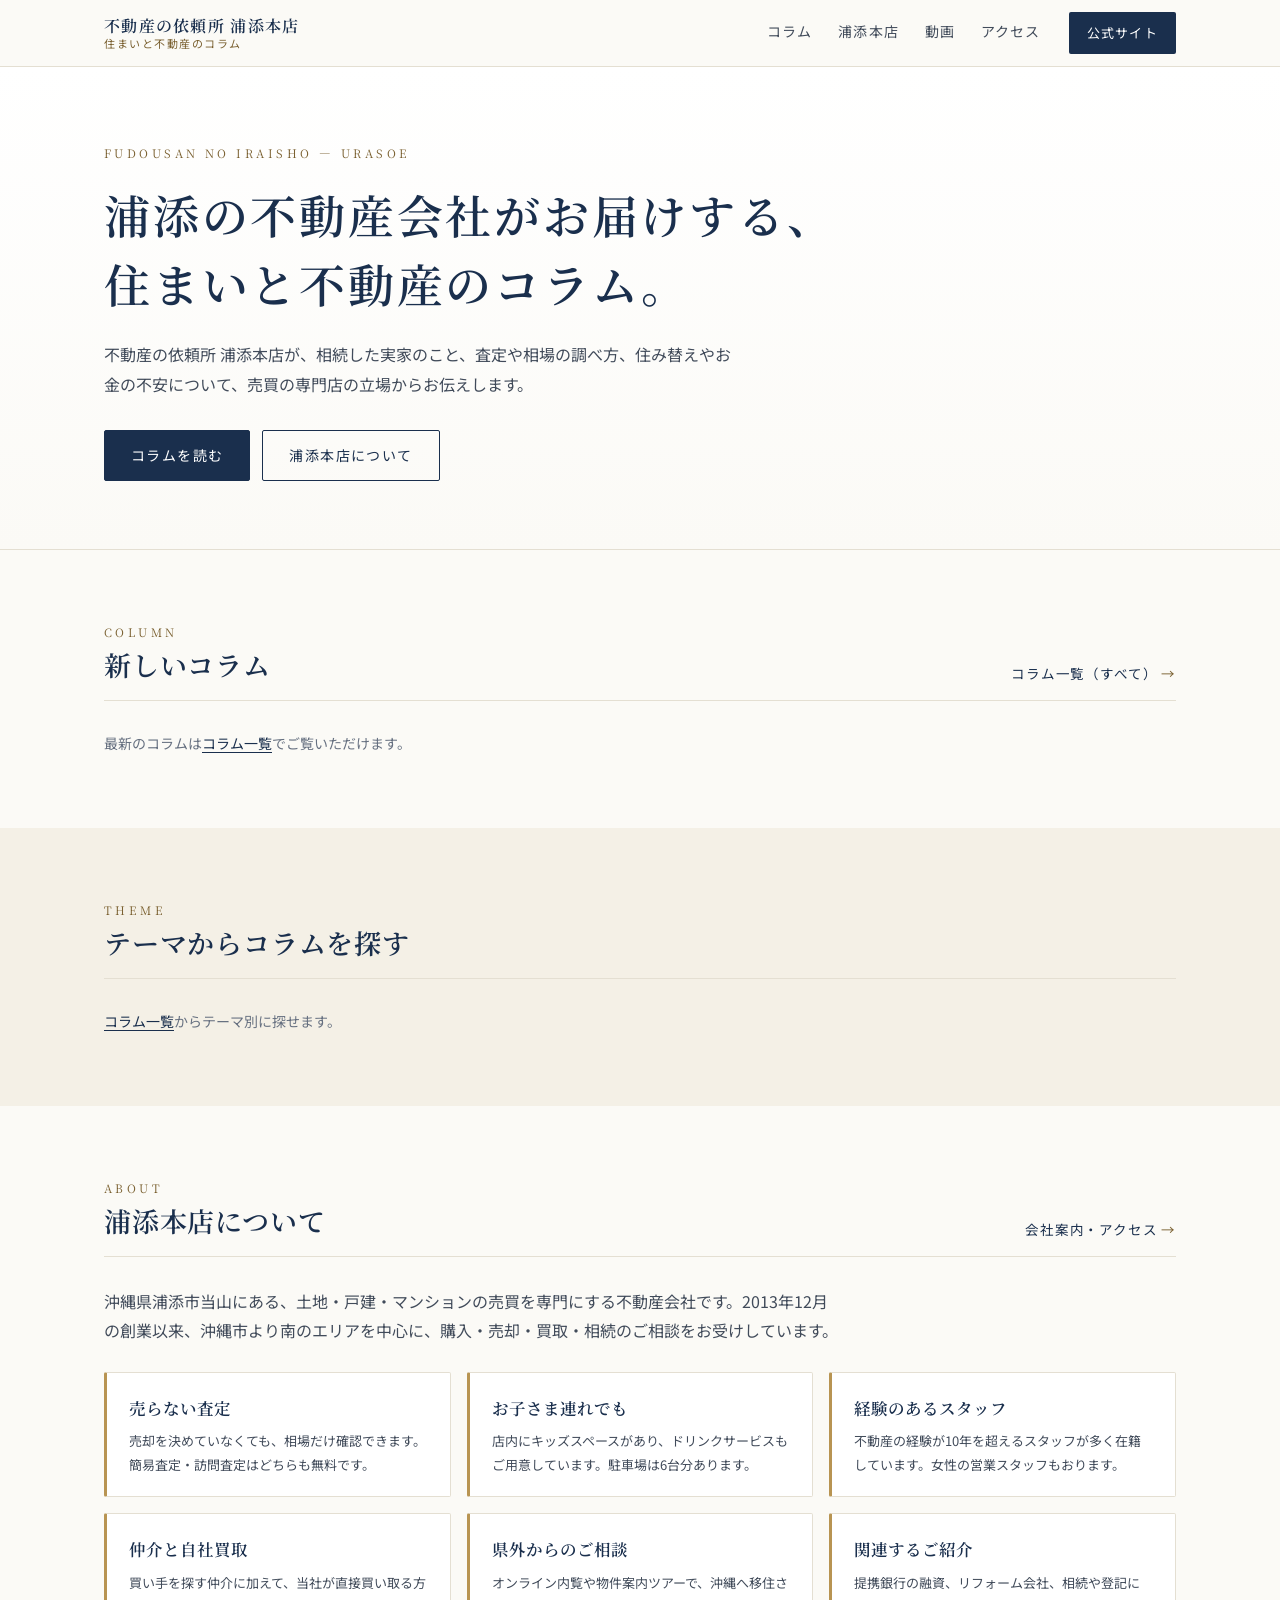
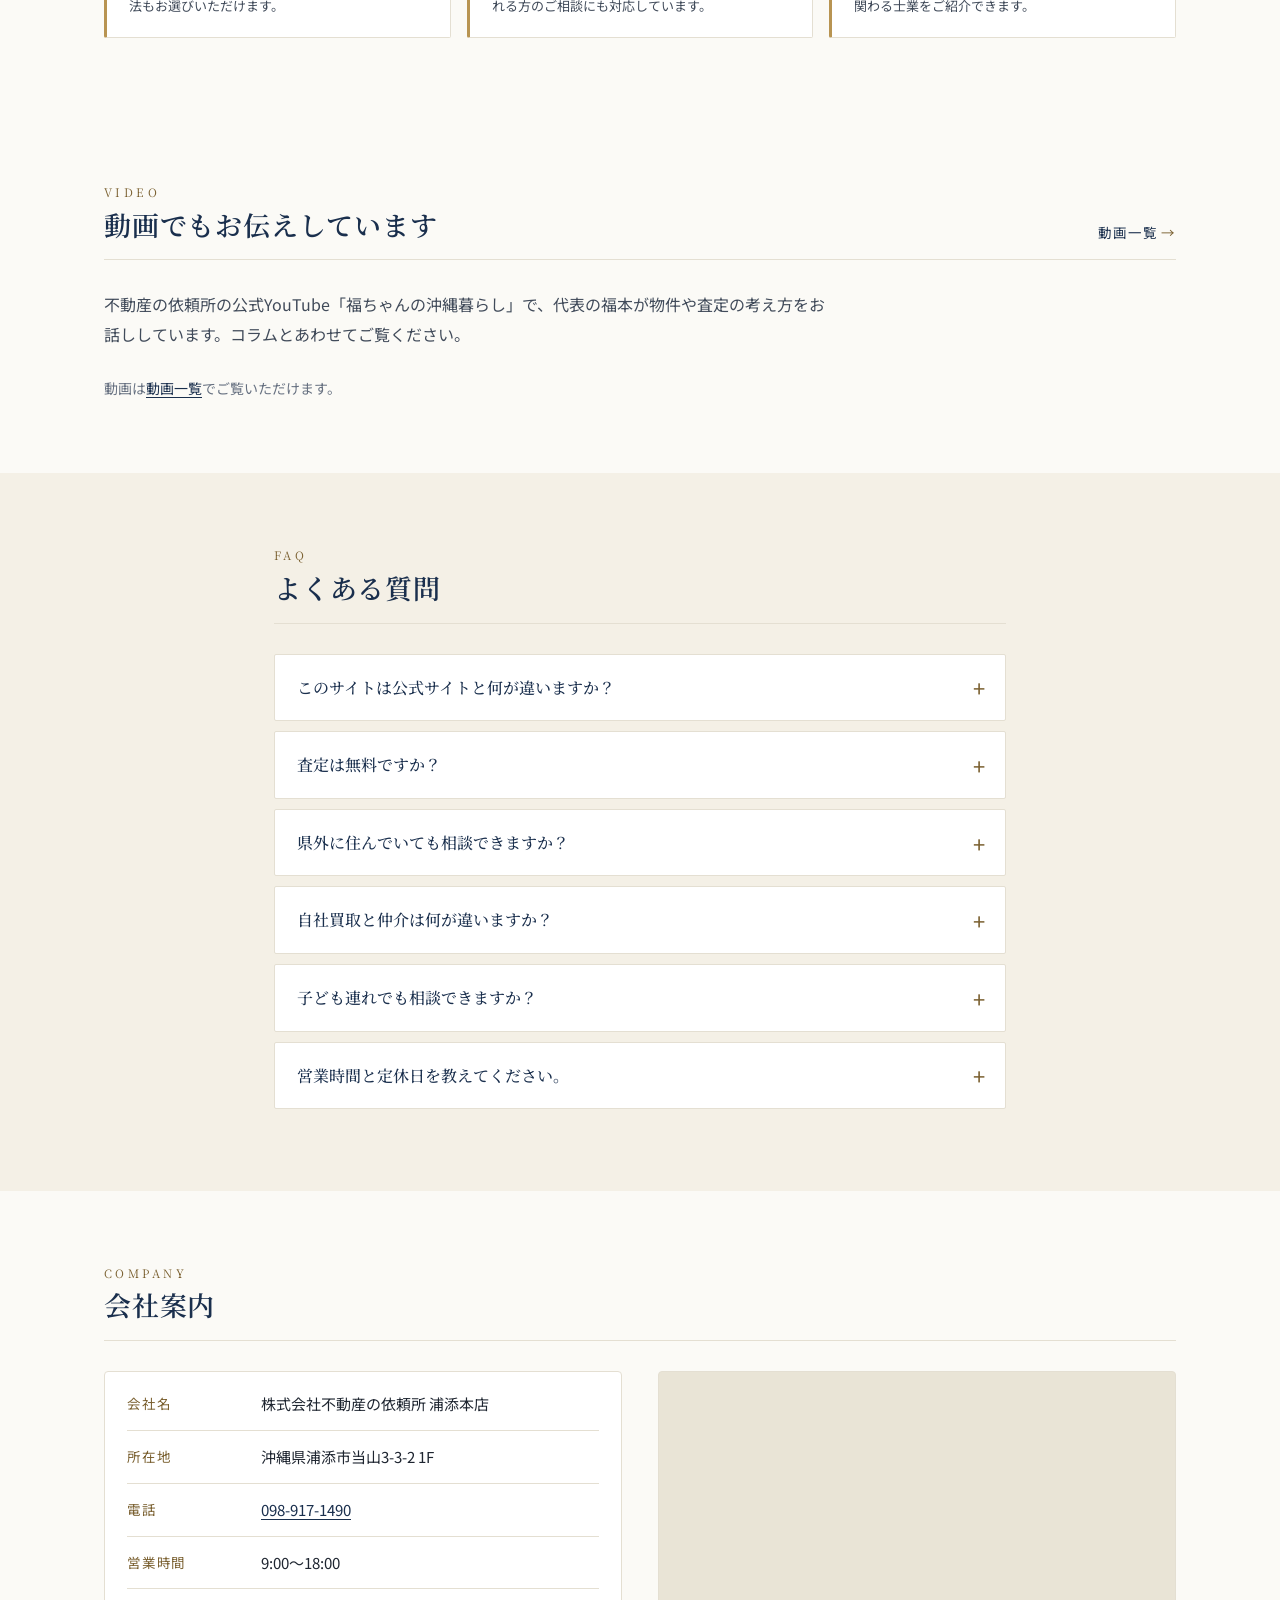
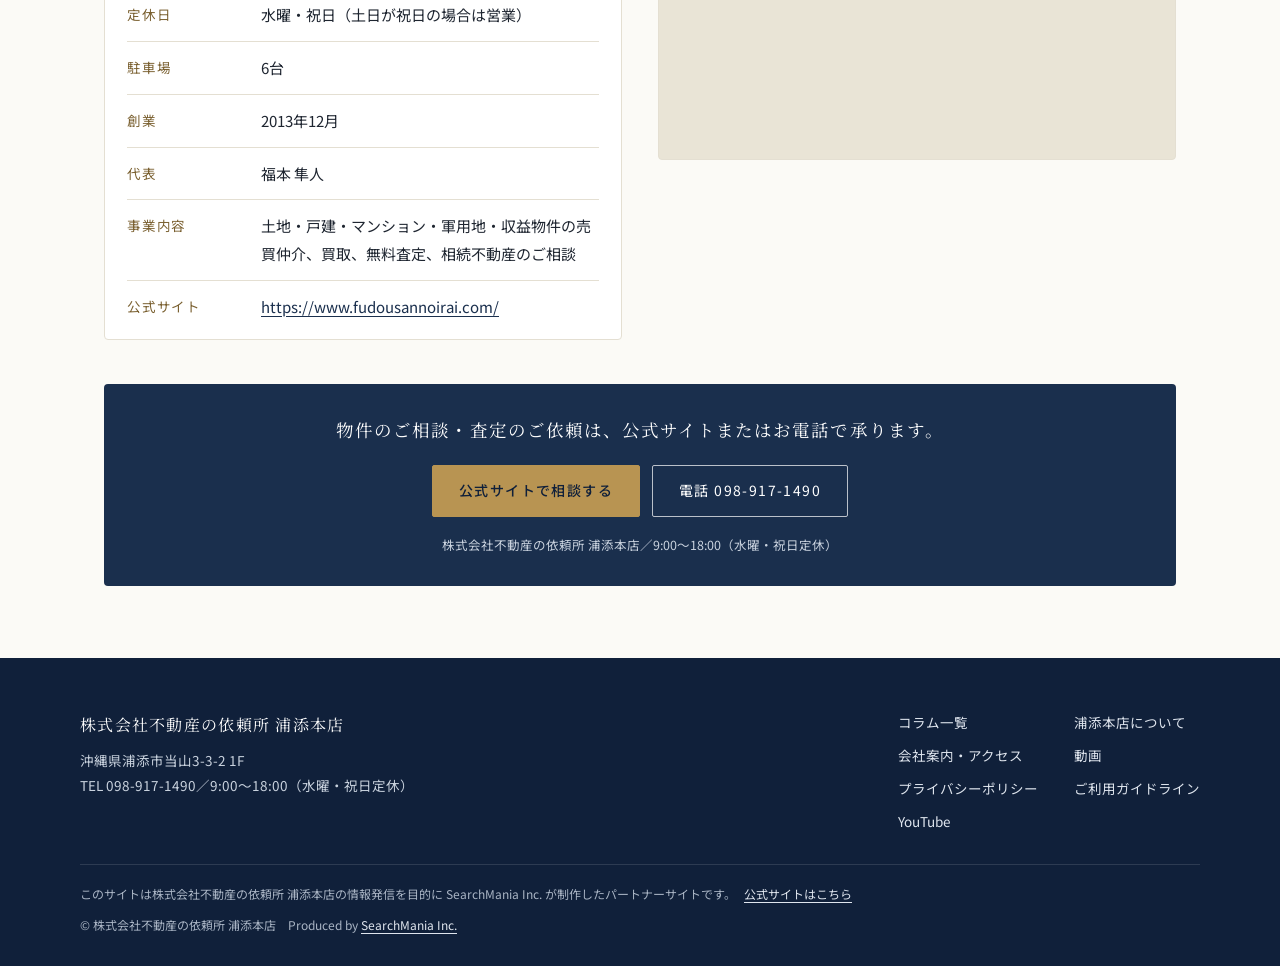
==== commit 27177838: "Put the store's columns first; YouTube becomes supporting material The previous rebuild made the You" ====
--- a/index.html
+++ b/index.html
@@ -4,8 +4,8 @@
 <meta charset="UTF-8">
 <meta http-equiv="content-language" content="ja">
 <meta name="viewport" content="width=device-width,initial-scale=1">
-<title>不動産の依頼所 浦添本店｜沖縄不動産の動画とコラム</title>
-<meta name="description" content="沖縄県浦添市の不動産会社「不動産の依頼所」代表・福本隼人が、物件紹介・査定の考え方・沖縄移住の実情を動画とコラムで発信。公式YouTube「福ちゃんの沖縄暮らし」と連動して更新しています。">
+<title>不動産の依頼所 浦添本店｜住まいと不動産のコラム</title>
+<meta name="description" content="沖縄県浦添市の不動産会社「不動産の依頼所 浦添本店」のコラムサイト。相続した実家、査定と相場、住み替え、資金の不安など、土地・戸建・マンションの売買に関する情報をお届けします。">
 <meta name="robots" content="index,follow,max-image-preview:large,max-video-preview:-1">
 <meta name="theme-color" content="#1a2f4d">
 <link rel="canonical" href="https://fudousan-irai-urasoe.search-mania.net/">
@@ -13,9 +13,9 @@
 <meta name="google-site-verification" content="LZg90oxtbqi0v6An7Fc0uO3ufbqcmW4_Qp9mCI2u6wk">
 
 <meta property="og:type" content="website">
-<meta property="og:site_name" content="不動産の依頼所 浦添本店｜沖縄不動産の動画とコラム">
-<meta property="og:title" content="不動産の依頼所 浦添本店｜沖縄不動産の動画とコラム">
-<meta property="og:description" content="浦添市の不動産会社の代表が、物件紹介・査定の考え方・沖縄移住の実情を動画とコラムで発信しています。">
+<meta property="og:site_name" content="不動産の依頼所 浦添本店｜住まいと不動産のコラム">
+<meta property="og:title" content="不動産の依頼所 浦添本店｜住まいと不動産のコラム">
+<meta property="og:description" content="浦添市の不動産会社「不動産の依頼所 浦添本店」が、相続・査定・住み替えなど住まいと不動産のコラムをお届けします。">
 <meta property="og:url" content="https://fudousan-irai-urasoe.search-mania.net/">
 <meta property="og:image" content="https://fudousan-irai-urasoe.search-mania.net/ogp.png">
 <meta property="og:image:width" content="1200">
@@ -27,7 +27,7 @@
 <link rel="preconnect" href="https://fonts.gstatic.com" crossorigin>
 <link rel="preconnect" href="https://i.ytimg.com">
 <link href="https://fonts.googleapis.com/css2?family=Noto+Serif+JP:wght@500;600&family=Noto+Sans+JP:wght@400;500&display=swap" rel="stylesheet">
-<link rel="stylesheet" href="/site.css?v=20261005b">
+<link rel="stylesheet" href="/site.css?v=20261005c">
 
 <script type="application/ld+json">
 {
@@ -79,7 +79,7 @@
       "@type": "WebSite",
       "@id": "https://fudousan-irai-urasoe.search-mania.net/#website",
       "url": "https://fudousan-irai-urasoe.search-mania.net/",
-      "name": "不動産の依頼所 浦添本店｜沖縄不動産の動画とコラム",
+      "name": "不動産の依頼所 浦添本店｜住まいと不動産のコラム",
       "inLanguage": "ja",
       "publisher": { "@id": "https://fudousan-irai-urasoe.search-mania.net/#organization" }
     },
@@ -112,8 +112,8 @@
 <body class="home">
 
 <header class="hdr"><div class="hdr__in">
-<a class="brand" href="/"><span class="brand__ja">不動産の依頼所 浦添本店</span><span class="brand__sub">沖縄不動産の動画とコラム</span></a>
-<nav class="gnav" aria-label="メインメニュー"><a href="/video/">動画</a><a href="/blog/">コラム</a><a href="#author">発信者</a><a href="#company">会社案内</a></nav>
+<a class="brand" href="/"><span class="brand__ja">不動産の依頼所 浦添本店</span><span class="brand__sub">住まいと不動産のコラム</span></a>
+<nav class="gnav" aria-label="メインメニュー"><a href="/blog/">コラム</a><a href="#store">浦添本店</a><a href="/video/">動画</a><a href="#company">アクセス</a></nav>
 <a class="hdr__cta" href="https://www.fudousannoirai.com/" target="_blank" rel="noopener">公式サイト</a>
 </div></header>
 
@@ -121,39 +121,13 @@
 
 <section class="hero">
   <div class="hero__in">
-    <p class="eyebrow">OKINAWA REAL ESTATE JOURNAL</p>
-    <h1>沖縄の不動産を、<wbr>動画とコラムで<wbr>分かりやすく。</h1>
-    <p class="hero__lead">浦添市の不動産会社「不動産の依頼所」代表・福本隼人が、物件紹介、査定の考え方、沖縄移住の実情を現場からお届けします。公式YouTube「福ちゃんの沖縄暮らし」と連動して更新しています。</p>
+    <p class="eyebrow">FUDOUSAN NO IRAISHO — URASOE</p>
+    <h1>浦添の不動産会社が<wbr>お届けする、<wbr>住まいと不動産の<wbr>コラム。</h1>
+    <p class="hero__lead">不動産の依頼所 浦添本店が、相続した実家のこと、査定や相場の調べ方、住み替えやお金の不安について、売買の専門店の立場からお伝えします。</p>
     <div class="btns">
-      <a class="btn btn--navy" href="/video/">動画を見る</a>
-      <a class="btn btn--line" href="/blog/">コラムを読む</a>
-    </div>
-  </div>
-</section>
-
-<section class="sec" id="videos">
-  <div class="wrap">
-    <header class="sec__head">
-      <div>
-        <p class="eyebrow">VIDEO</p>
-        <h2 class="sec-title">新しい動画</h2>
-      </div>
-      <a class="more" href="/video/">動画一覧（<span id="videoCount">すべて</span>）</a>
-    </header>
-    <div id="featureVideo"><p class="fallback">最新の動画は<a href="/video/">動画一覧</a>でご覧いただけます。</p></div>
-    <div class="grid grid--3 rail" id="latestVideos"></div>
-  </div>
-</section>
-
-<section class="sec sec--tint" id="themes">
-  <div class="wrap">
-    <header class="sec__head">
-      <div>
-        <p class="eyebrow">THEME</p>
-        <h2 class="sec-title">テーマから動画を探す</h2>
-      </div>
-    </header>
-    <div class="themes" id="videoCats"><p class="fallback"><a href="/video/">動画一覧</a>からテーマ別に探せます。</p></div>
+      <a class="btn btn--navy" href="/blog/">コラムを読む</a>
+      <a class="btn btn--line" href="#store">浦添本店について</a>
+    </div>
   </div>
 </section>
 
@@ -166,28 +140,45 @@
       </div>
       <a class="more" href="/blog/">コラム一覧（<span id="postCount">すべて</span>）</a>
     </header>
-    <div class="grid grid--3 rail" id="latestPosts"><p class="fallback">コラムは<a href="/blog/">コラム一覧</a>でご覧いただけます。</p></div>
-  </div>
-</section>
-
-<section class="sec sec--tint" id="author">
-  <div class="wrap wrap--narrow">
-    <header class="sec__head">
-      <div>
-        <p class="eyebrow">AUTHOR</p>
-        <h2 class="sec-title">発信者について</h2>
-      </div>
-    </header>
-    <div class="profile">
-      <p class="profile__name">福本 隼人<small>株式会社不動産の依頼所 代表</small></p>
-      <p>大阪府出身。30歳で沖縄へ移住し、2013年12月に浦添市で不動産の依頼所を創業しました。土地・戸建・マンションの売買仲介と買取を専門にしています。</p>
-      <p>2021年から続けている公式YouTube「福ちゃんの沖縄暮らし」では、未公開物件の紹介に加えて、査定額の根拠や買ってはいけない物件の見分け方など、現場で見て考えたことをそのまま話しています。このサイトの動画ページは、そのチャンネルの内容を1本ずつ読める形にまとめたものです。</p>
-      <p class="btns"><a class="btn btn--line" href="https://www.youtube.com/channel/UCdkby1N348kVEZBVQAQ3aUA" target="_blank" rel="noopener">YouTubeチャンネルを見る</a><a class="btn btn--line" href="https://www.instagram.com/fudousannoiraisho/" target="_blank" rel="noopener">Instagram</a></p>
-    </div>
-  </div>
-</section>
-
-<section class="sec" id="reviews" hidden>
+    <div id="featurePost"><p class="fallback">最新のコラムは<a href="/blog/">コラム一覧</a>でご覧いただけます。</p></div>
+    <div class="grid grid--3 rail" id="latestPosts"></div>
+  </div>
+</section>
+
+<section class="sec sec--tint" id="themes">
+  <div class="wrap">
+    <header class="sec__head">
+      <div>
+        <p class="eyebrow">THEME</p>
+        <h2 class="sec-title">テーマからコラムを探す</h2>
+      </div>
+    </header>
+    <div class="themes" id="postCats"><p class="fallback"><a href="/blog/">コラム一覧</a>からテーマ別に探せます。</p></div>
+  </div>
+</section>
+
+<section class="sec" id="store">
+  <div class="wrap">
+    <header class="sec__head">
+      <div>
+        <p class="eyebrow">ABOUT</p>
+        <h2 class="sec-title">浦添本店について</h2>
+      </div>
+      <a class="more" href="#company">会社案内・アクセス</a>
+    </header>
+    <p class="store-lead">沖縄県浦添市当山にある、土地・戸建・マンションの売買を専門にする不動産会社です。2013年12月の創業以来、沖縄市より南のエリアを中心に、購入・売却・買取・相続のご相談をお受けしています。</p>
+    <div class="themes">
+      <div class="theme"><strong>売らない査定</strong><span>売却を決めていなくても、相場だけ確認できます。簡易査定・訪問査定はどちらも無料です。</span></div>
+      <div class="theme"><strong>お子さま連れでも</strong><span>店内にキッズスペースがあり、ドリンクサービスもご用意しています。駐車場は6台分あります。</span></div>
+      <div class="theme"><strong>経験のあるスタッフ</strong><span>不動産の経験が10年を超えるスタッフが多く在籍しています。女性の営業スタッフもおります。</span></div>
+      <div class="theme"><strong>仲介と自社買取</strong><span>買い手を探す仲介に加えて、当社が直接買い取る方法もお選びいただけます。</span></div>
+      <div class="theme"><strong>県外からのご相談</strong><span>オンライン内覧や物件案内ツアーで、沖縄へ移住される方のご相談にも対応しています。</span></div>
+      <div class="theme"><strong>関連するご紹介</strong><span>提携銀行の融資、リフォーム会社、相続や登記に関わる士業をご紹介できます。</span></div>
+    </div>
+  </div>
+</section>
+
+<section class="sec sec--tint" id="reviews" hidden>
   <div class="wrap">
     <header class="sec__head">
       <div>
@@ -200,7 +191,21 @@
   </div>
 </section>
 
-<section class="sec" id="faq">
+<section class="sec" id="videos">
+  <div class="wrap">
+    <header class="sec__head">
+      <div>
+        <p class="eyebrow">VIDEO</p>
+        <h2 class="sec-title">動画でもお伝えしています</h2>
+      </div>
+      <a class="more" href="/video/">動画一覧</a>
+    </header>
+    <p class="store-lead">不動産の依頼所の公式YouTube「福ちゃんの沖縄暮らし」で、代表の福本が物件や査定の考え方をお話ししています。コラムとあわせてご覧ください。</p>
+    <div class="grid grid--3 rail" id="latestVideos"><p class="fallback">動画は<a href="/video/">動画一覧</a>でご覧いただけます。</p></div>
+  </div>
+</section>
+
+<section class="sec sec--tint" id="faq">
   <div class="wrap wrap--narrow">
     <header class="sec__head">
       <div>
@@ -219,7 +224,7 @@
   </div>
 </section>
 
-<section class="sec sec--tint" id="company">
+<section class="sec" id="company">
   <div class="wrap">
     <header class="sec__head">
       <div>
@@ -256,7 +261,7 @@
 
 <footer class="ftr"><div class="ftr__in">
 <div class="ftr__brand"><p class="ftr__name">株式会社不動産の依頼所 浦添本店</p><p>沖縄県浦添市当山3-3-2 1F<br>TEL 098-917-1490／9:00〜18:00（水曜・祝日定休）</p></div>
-<nav class="ftr__nav" aria-label="フッターメニュー"><a href="/video/">動画一覧</a><a href="/blog/">コラム一覧</a><a href="#company">会社案内</a><a href="/privacy-policy.html">プライバシーポリシー</a><a href="/terms.html">ご利用ガイドライン</a><a href="https://www.youtube.com/channel/UCdkby1N348kVEZBVQAQ3aUA" target="_blank" rel="noopener">YouTube</a></nav>
+<nav class="ftr__nav" aria-label="フッターメニュー"><a href="/blog/">コラム一覧</a><a href="#store">浦添本店について</a><a href="#company">会社案内・アクセス</a><a href="/video/">動画</a><a href="/privacy-policy.html">プライバシーポリシー</a><a href="/terms.html">ご利用ガイドライン</a><a href="https://www.youtube.com/channel/UCdkby1N348kVEZBVQAQ3aUA" target="_blank" rel="noopener">YouTube</a></nav>
 </div>
 <p class="ftr__partner">このサイトは株式会社不動産の依頼所 浦添本店の情報発信を目的に SearchMania Inc. が制作したパートナーサイトです。<a href="https://www.fudousannoirai.com/" target="_blank" rel="noopener">公式サイトはこちら</a></p>
 <p class="ftr__copy">© 株式会社不動産の依頼所 浦添本店　Produced by <a href="https://search-mania.net/" target="_blank" rel="noopener">SearchMania Inc.</a></p>
--- a/site.css
+++ b/site.css
@@ -325,3 +325,9 @@
   /* 一覧のサムネイルは切らずに 16:9 のまま見せる */
   main.wrap > .grid--3 .vcard__thumb, .related .vcard__thumb { aspect-ratio: 16 / 9; align-self: flex-start; }
 }
+
+/* 店舗紹介・動画セクションの導入文と、リンクではない特徴カード */
+.store-lead { max-width: 46em; margin-bottom: 26px; color: var(--ink-soft); }
+div.theme { grid-template-columns: 1fr; }
+div.theme:hover { box-shadow: none; }
+.feature__thumb--photo { aspect-ratio: 16 / 10; }
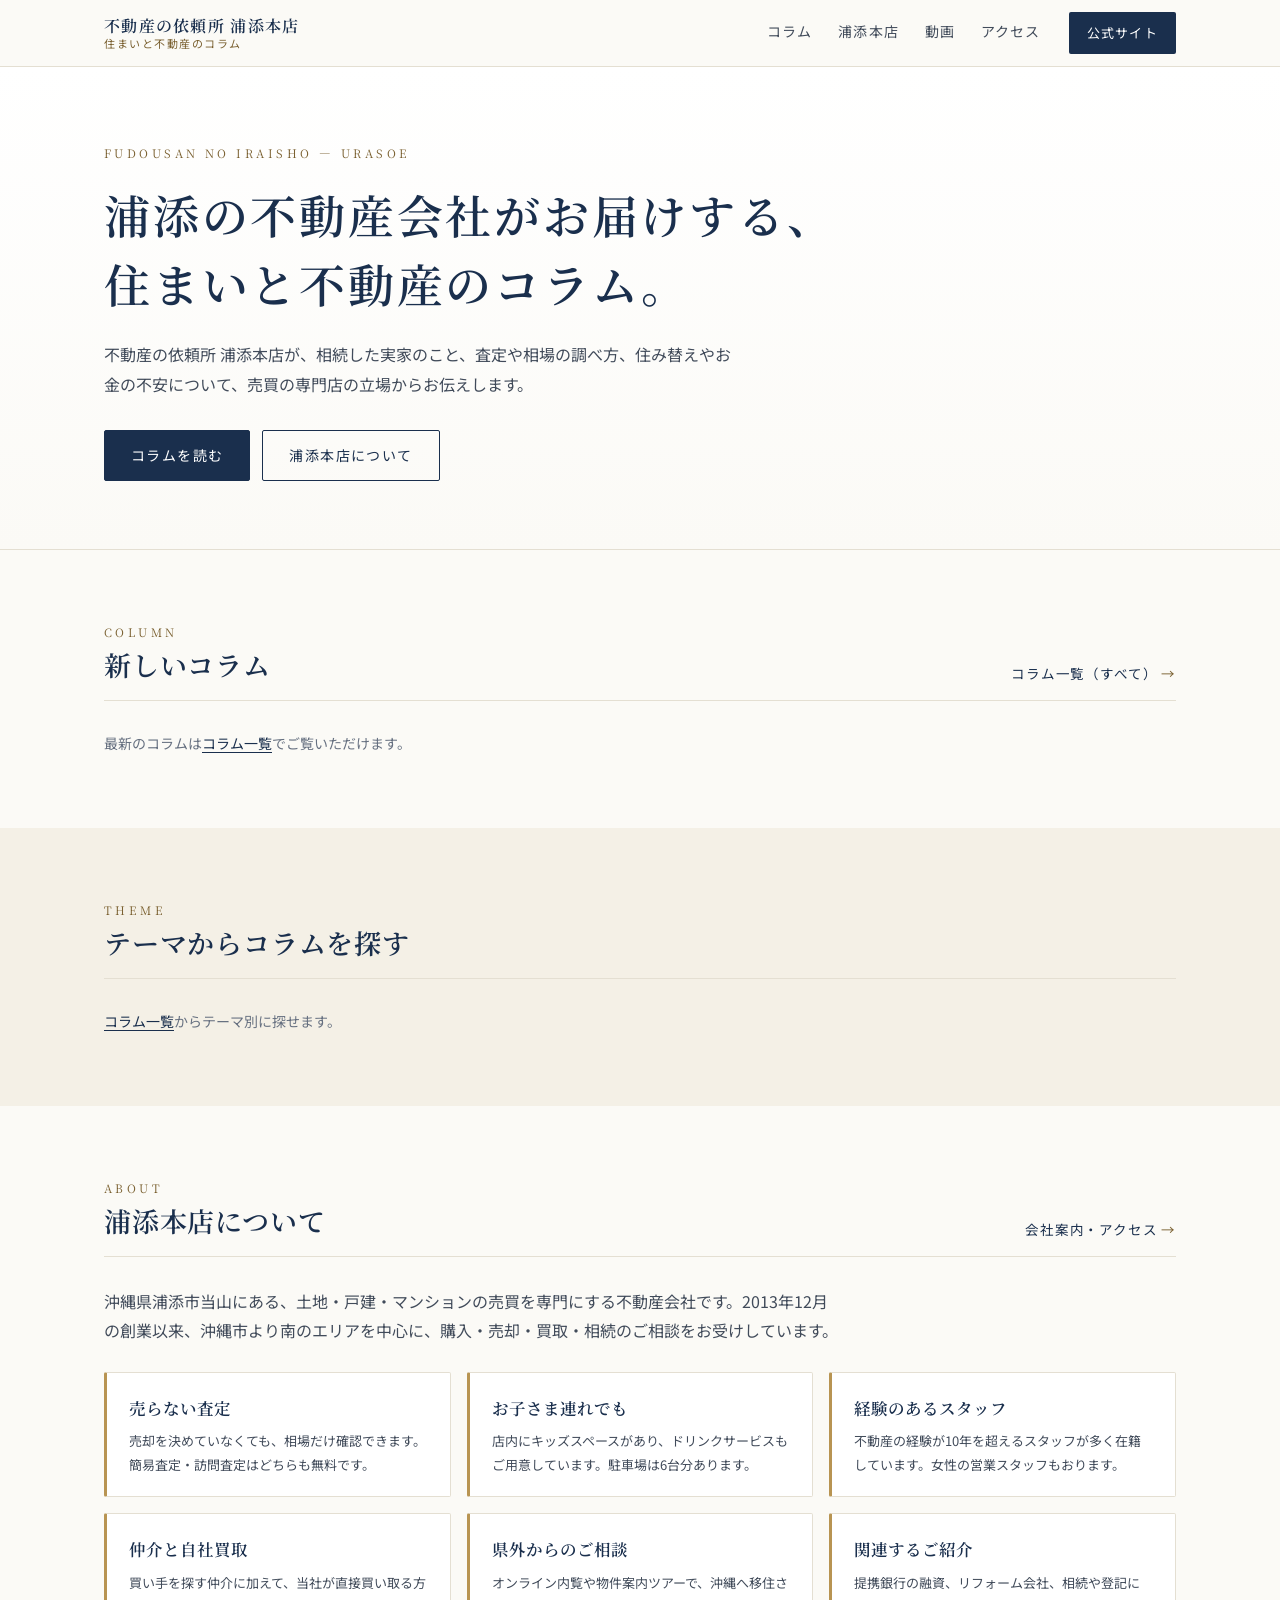
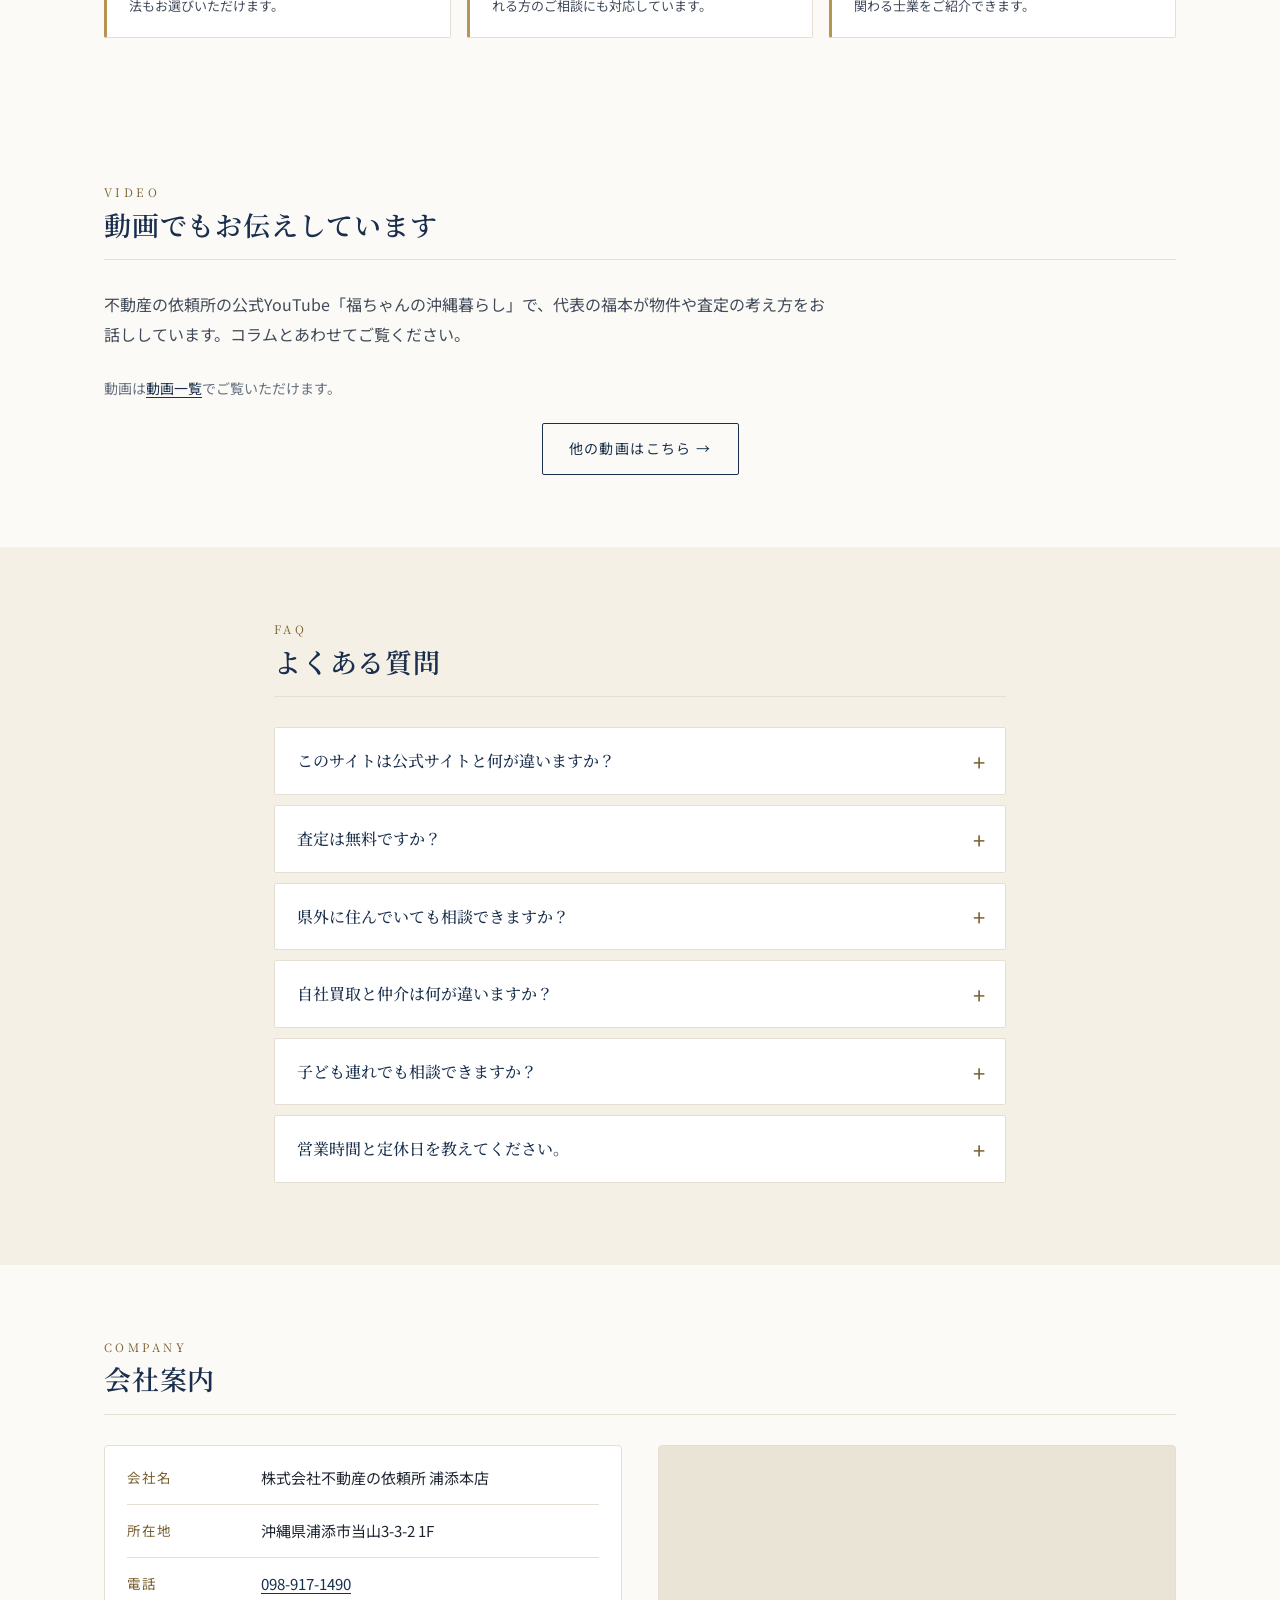
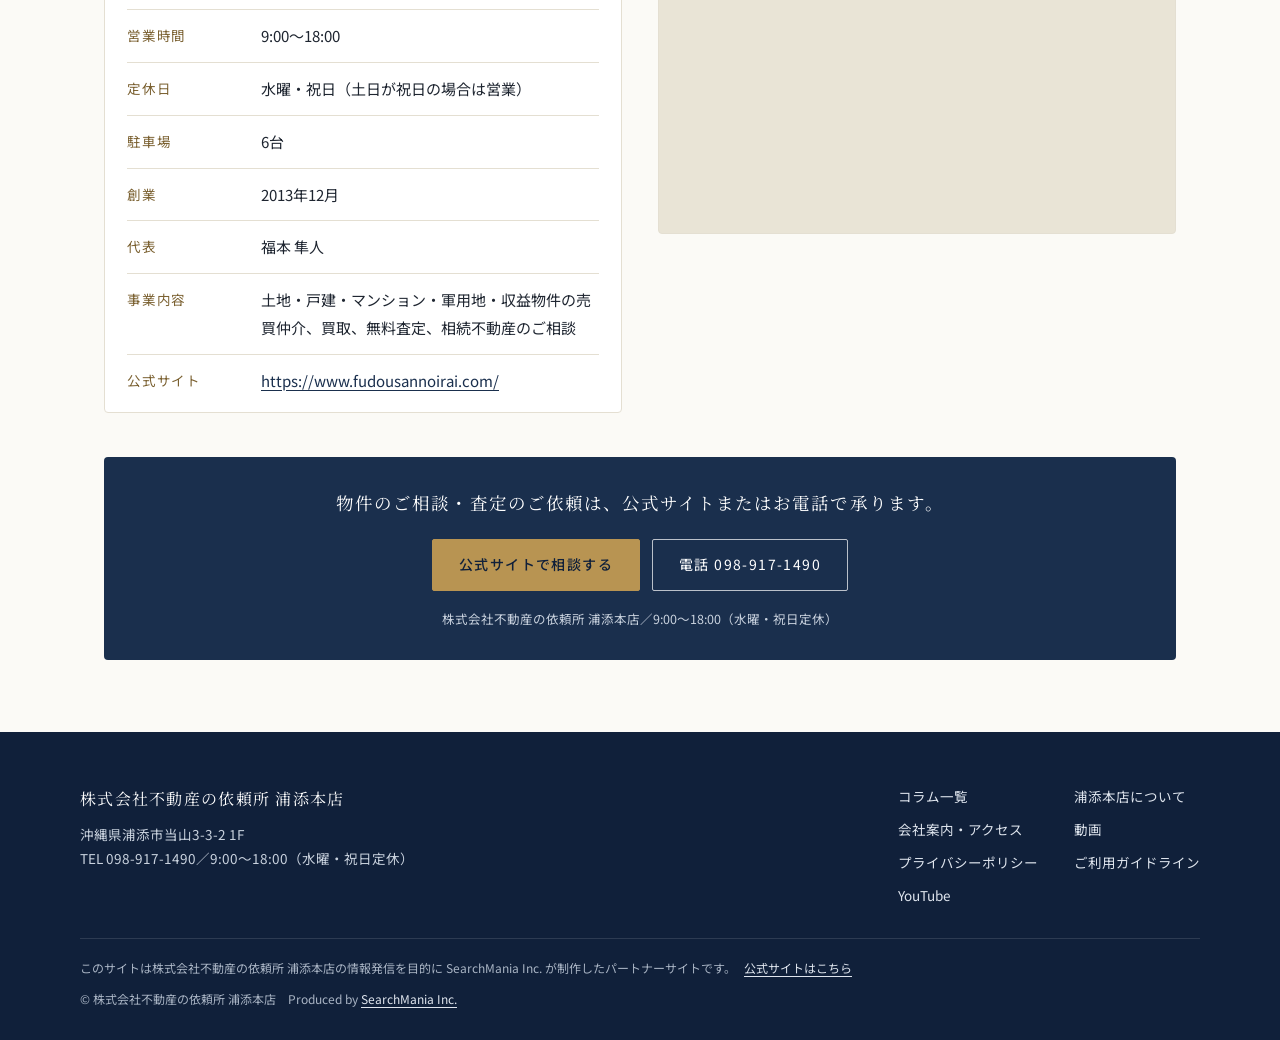
==== commit 8b97c723: "Top page: show only the latest video with its thumbnail, link to the rest Co-Authored-By: Claude Opu" ====
--- a/index.html
+++ b/index.html
@@ -27,7 +27,7 @@
 <link rel="preconnect" href="https://fonts.gstatic.com" crossorigin>
 <link rel="preconnect" href="https://i.ytimg.com">
 <link href="https://fonts.googleapis.com/css2?family=Noto+Serif+JP:wght@500;600&family=Noto+Sans+JP:wght@400;500&display=swap" rel="stylesheet">
-<link rel="stylesheet" href="/site.css?v=20261005c">
+<link rel="stylesheet" href="/site.css?v=20261018a">
 
 <script type="application/ld+json">
 {
@@ -198,10 +198,10 @@
         <p class="eyebrow">VIDEO</p>
         <h2 class="sec-title">動画でもお伝えしています</h2>
       </div>
-      <a class="more" href="/video/">動画一覧</a>
     </header>
     <p class="store-lead">不動産の依頼所の公式YouTube「福ちゃんの沖縄暮らし」で、代表の福本が物件や査定の考え方をお話ししています。コラムとあわせてご覧ください。</p>
-    <div class="grid grid--3 rail" id="latestVideos"><p class="fallback">動画は<a href="/video/">動画一覧</a>でご覧いただけます。</p></div>
+    <div id="latestVideo"><p class="fallback">動画は<a href="/video/">動画一覧</a>でご覧いただけます。</p></div>
+    <p class="video-more"><a class="btn btn--line" href="/video/">他の動画はこちら →</a></p>
   </div>
 </section>
 
--- a/site.css
+++ b/site.css
@@ -331,3 +331,8 @@
 div.theme { grid-template-columns: 1fr; }
 div.theme:hover { box-shadow: none; }
 .feature__thumb--photo { aspect-ratio: 16 / 10; }
+
+/* トップの動画は最新1本だけ。下に一覧への導線 */
+.feature--video { margin-bottom: 0; }
+.video-more { margin-top: 22px; text-align: center; }
+@media (max-width: 640px) { .video-more .btn { width: 100%; } }
